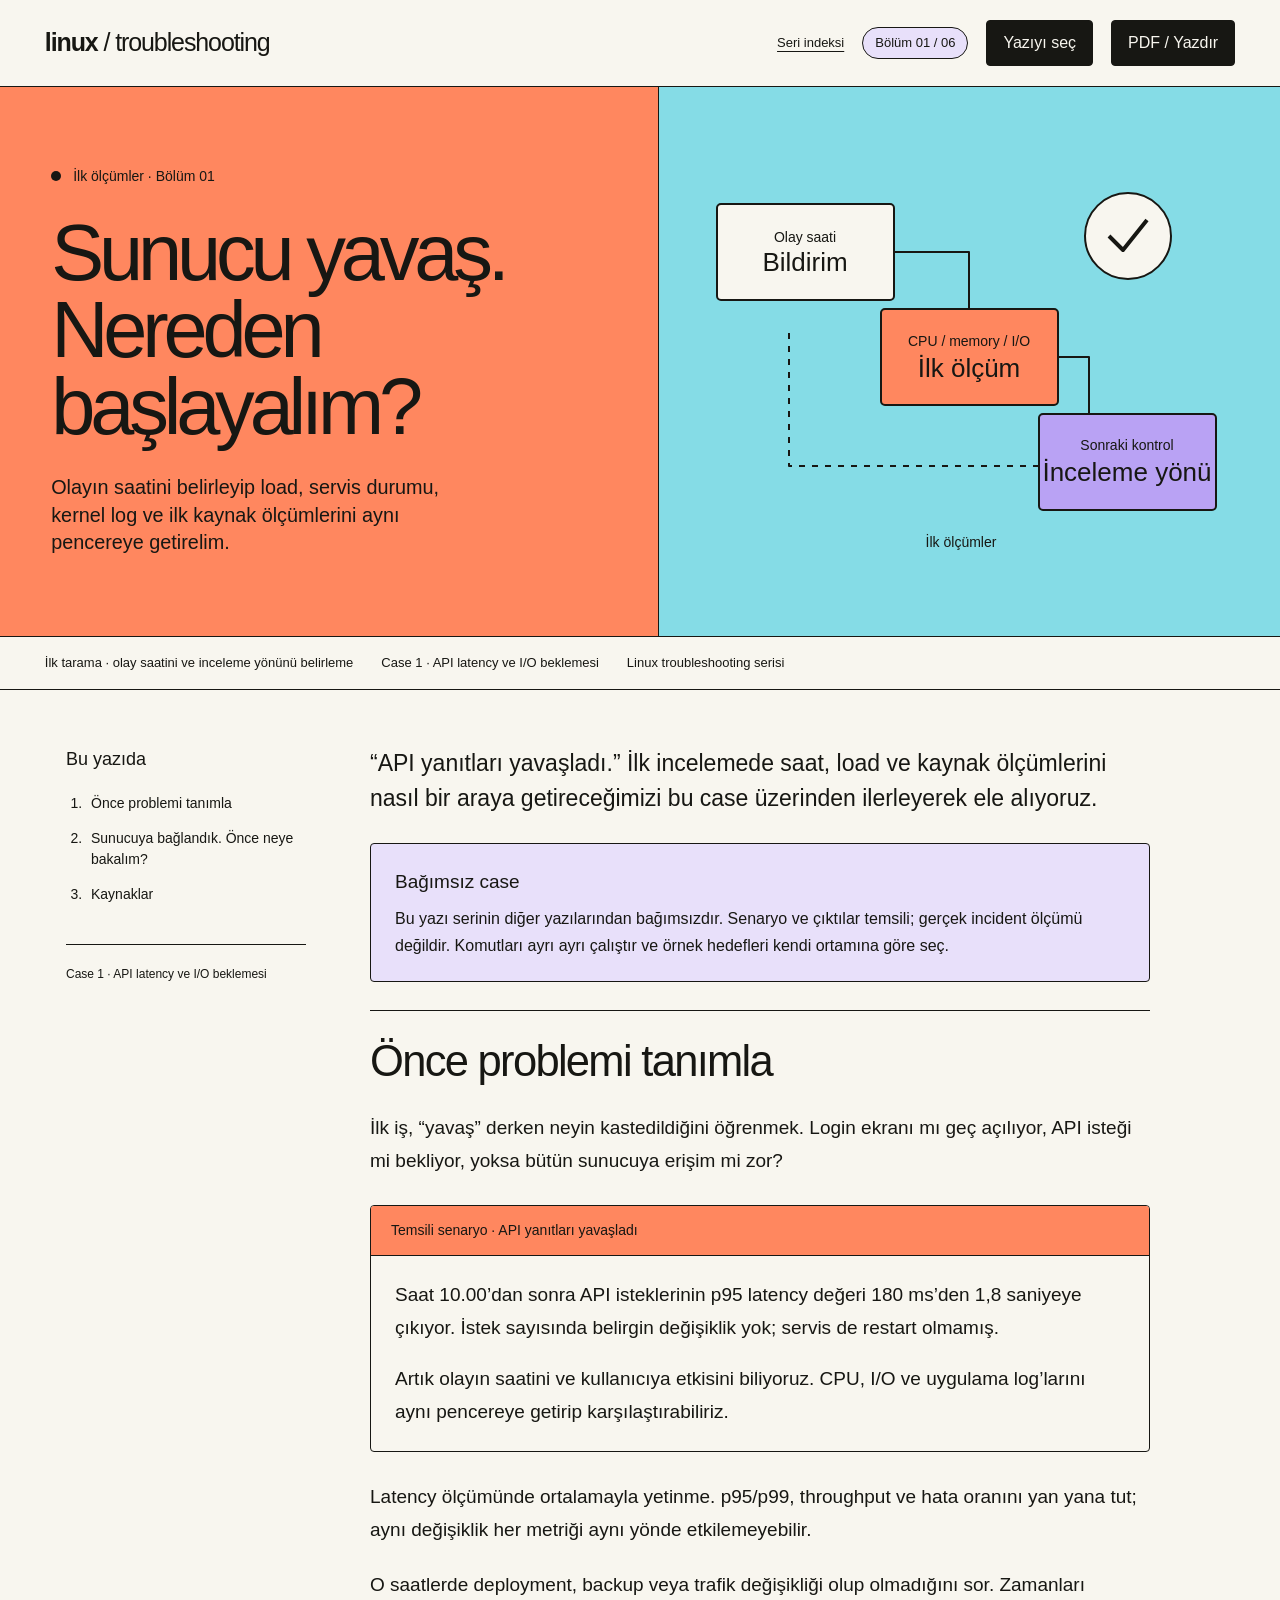
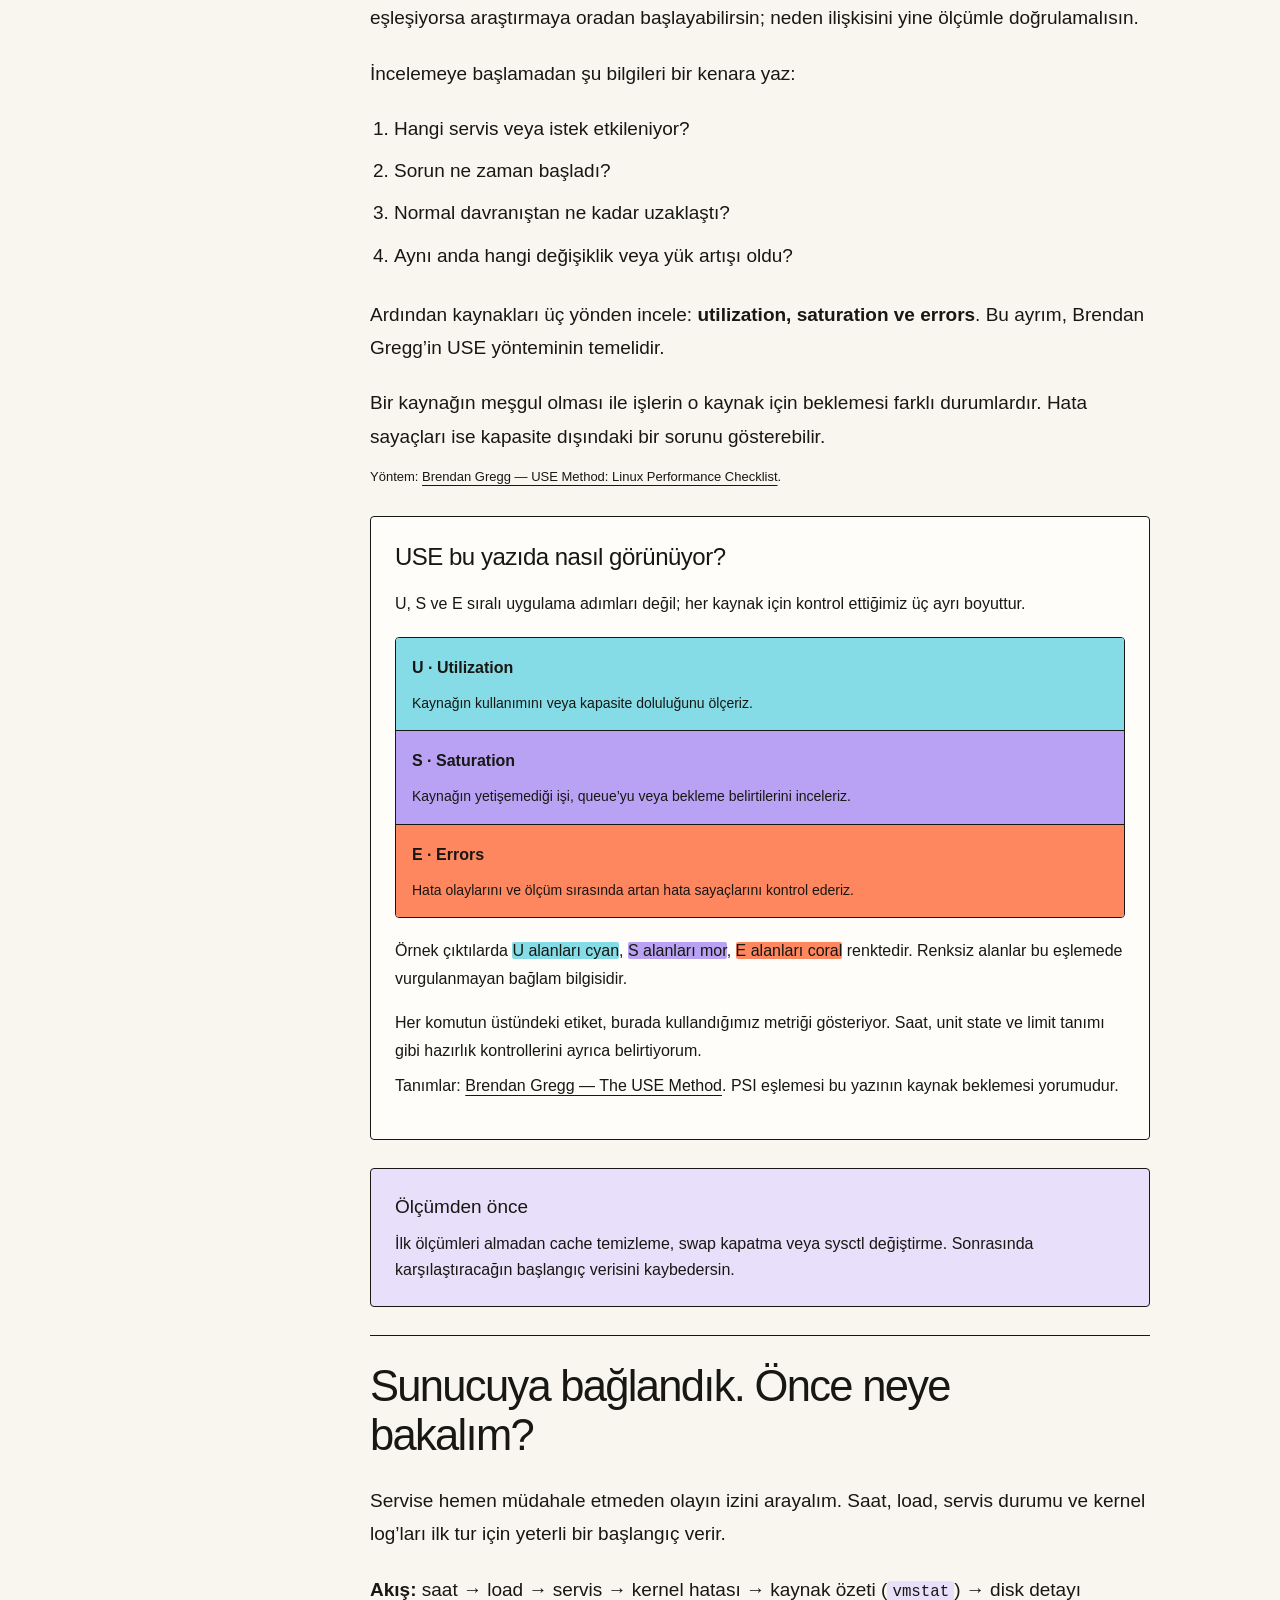
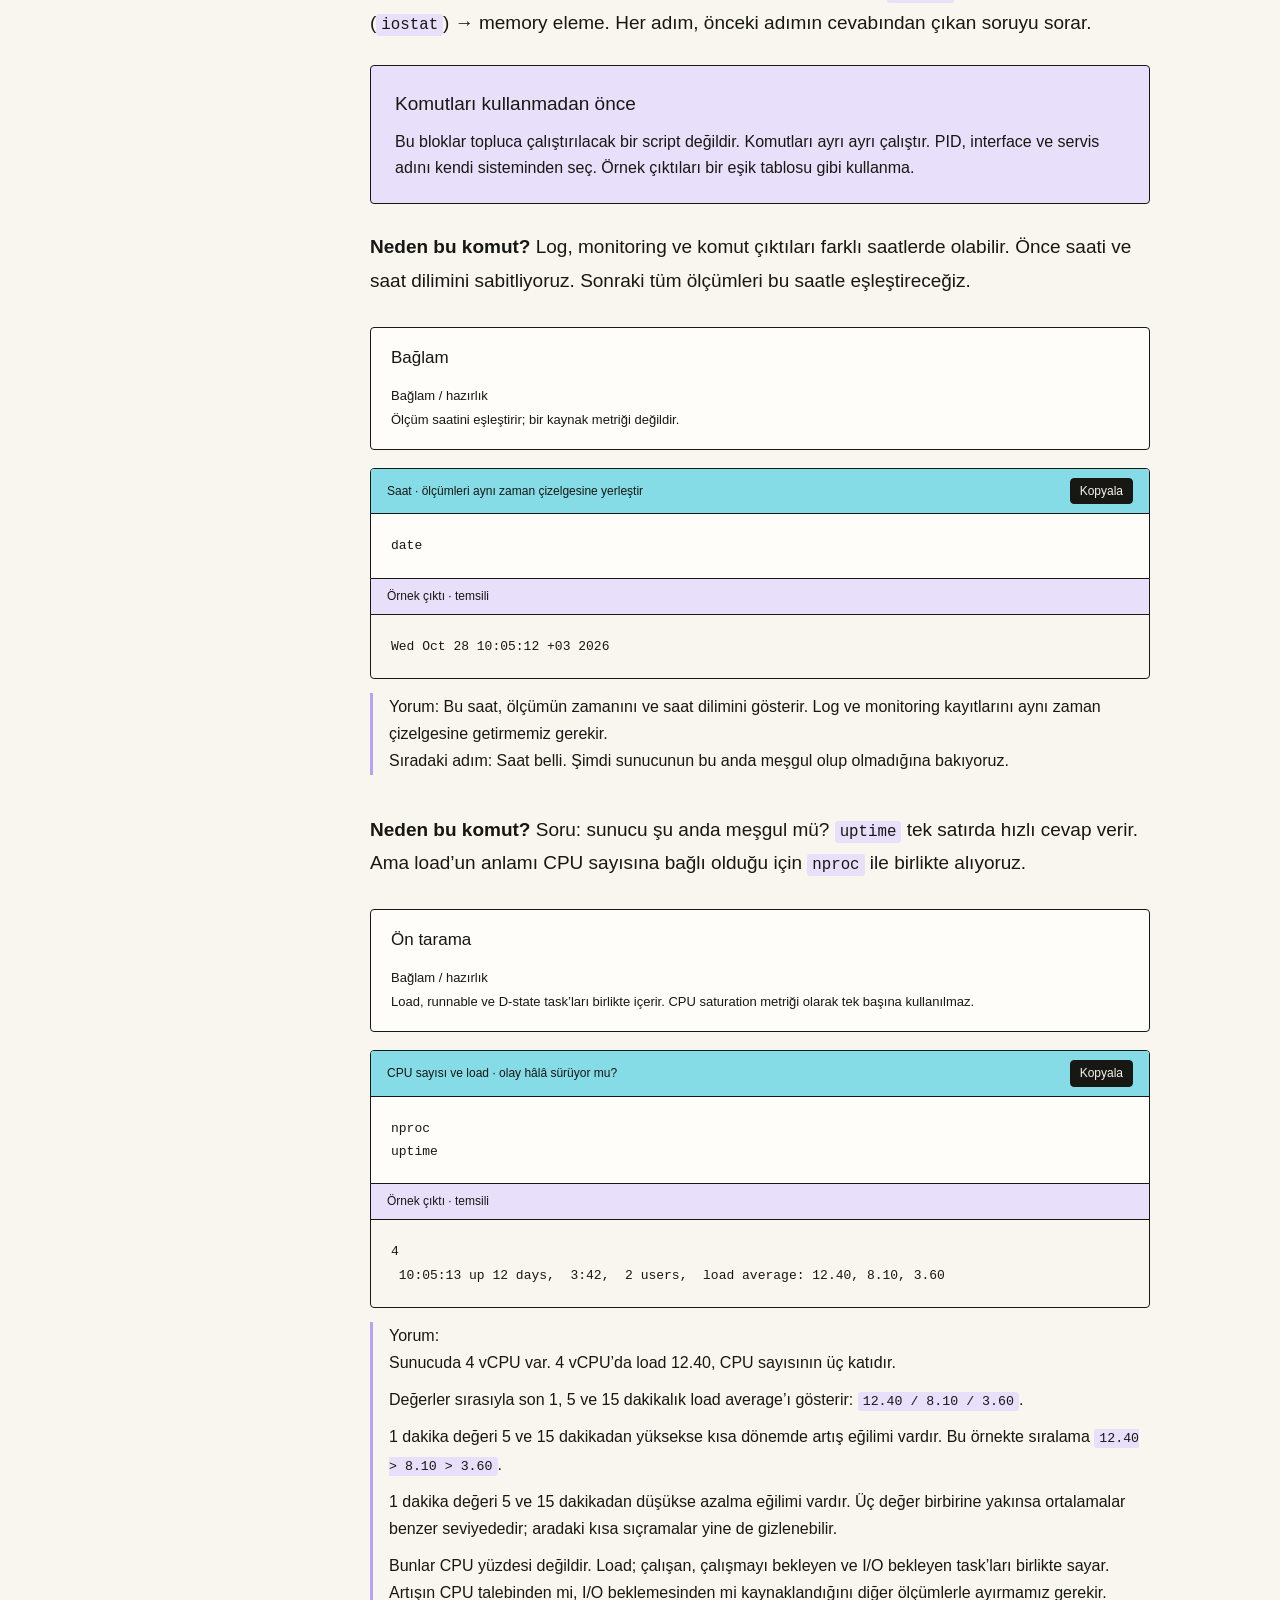
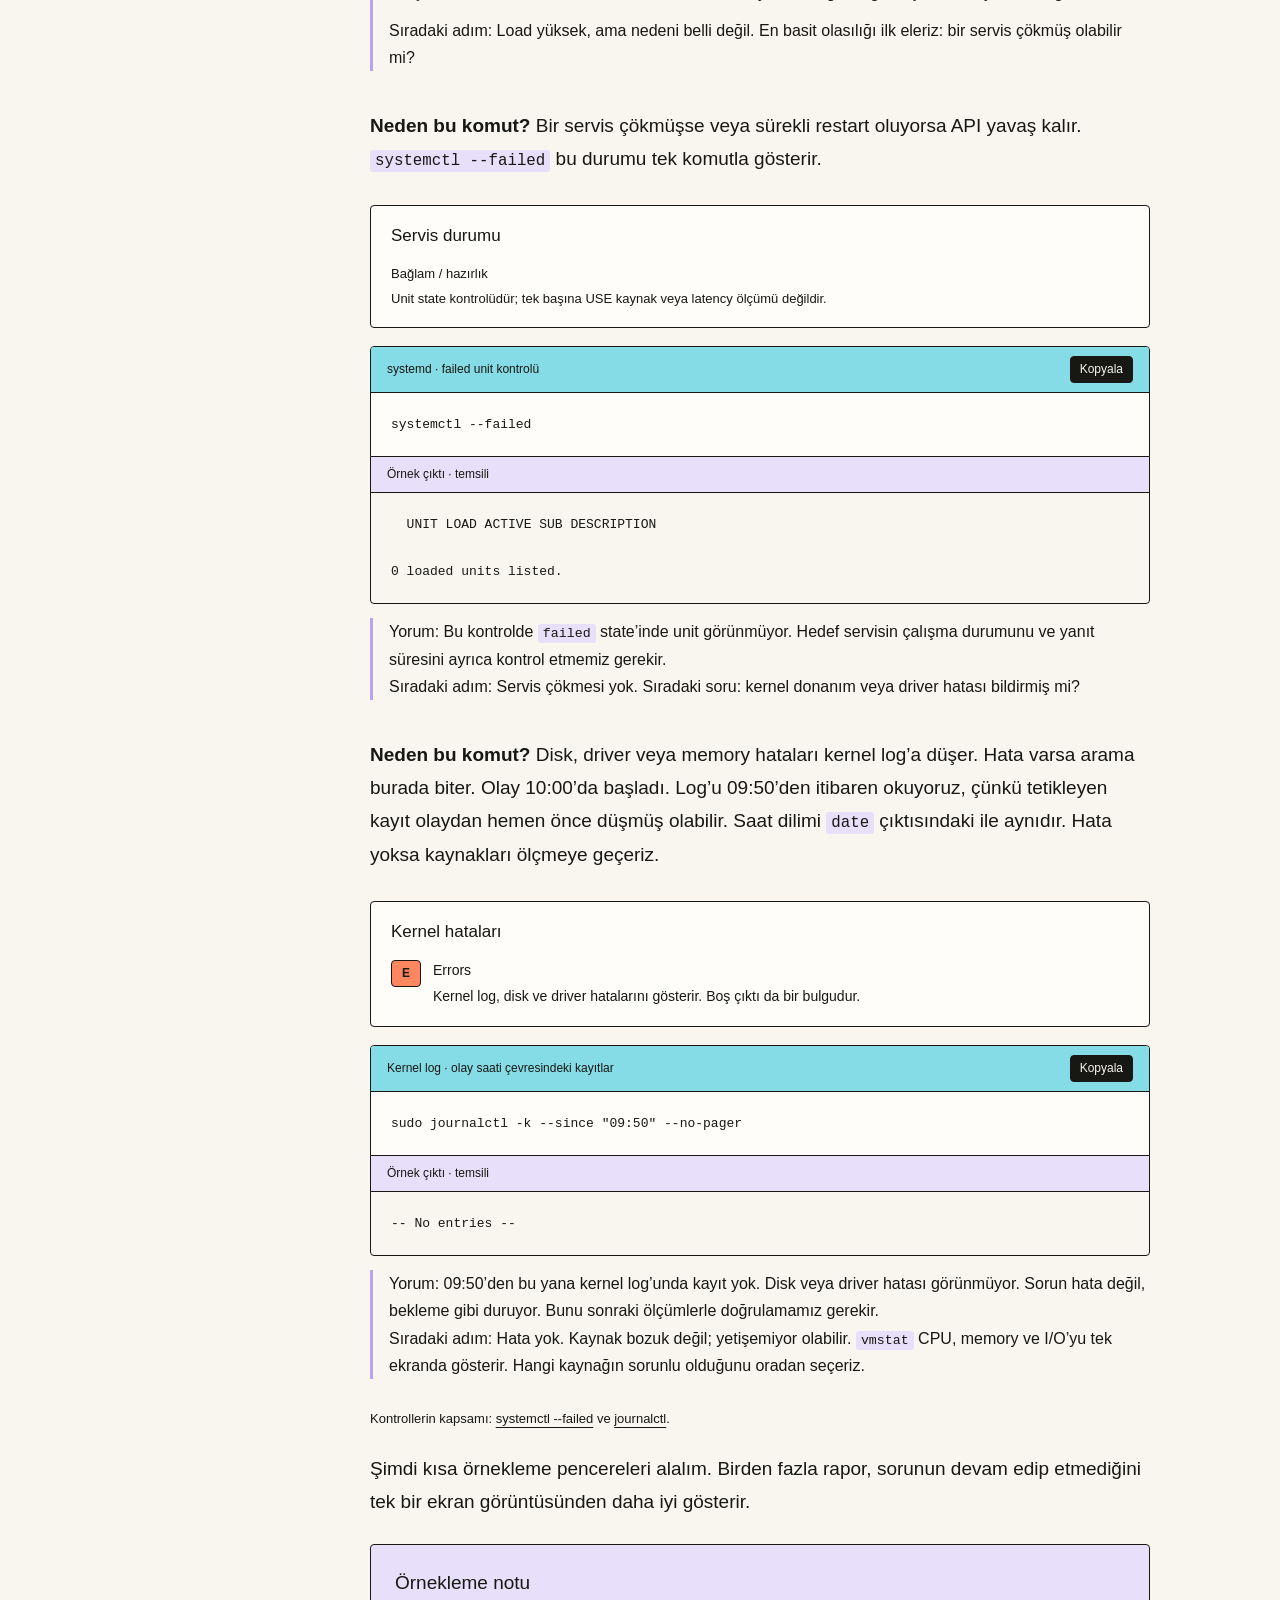
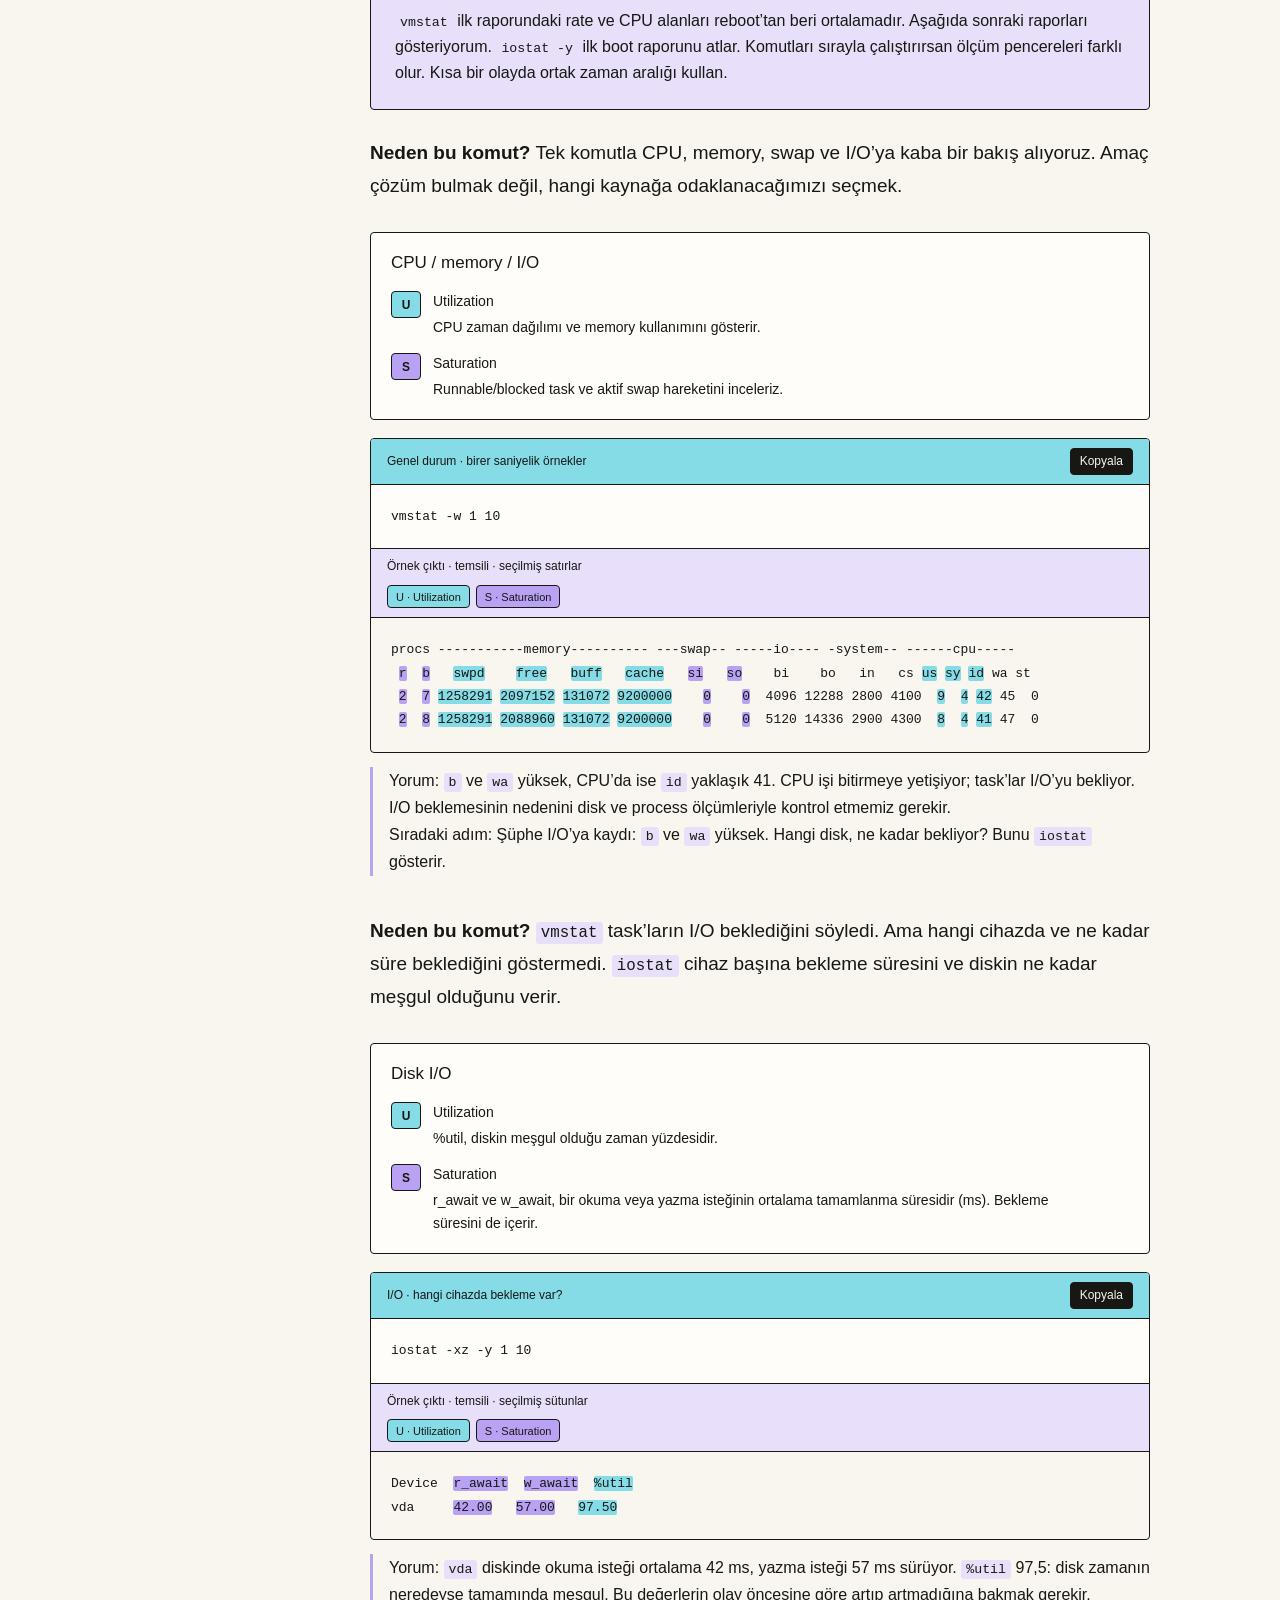
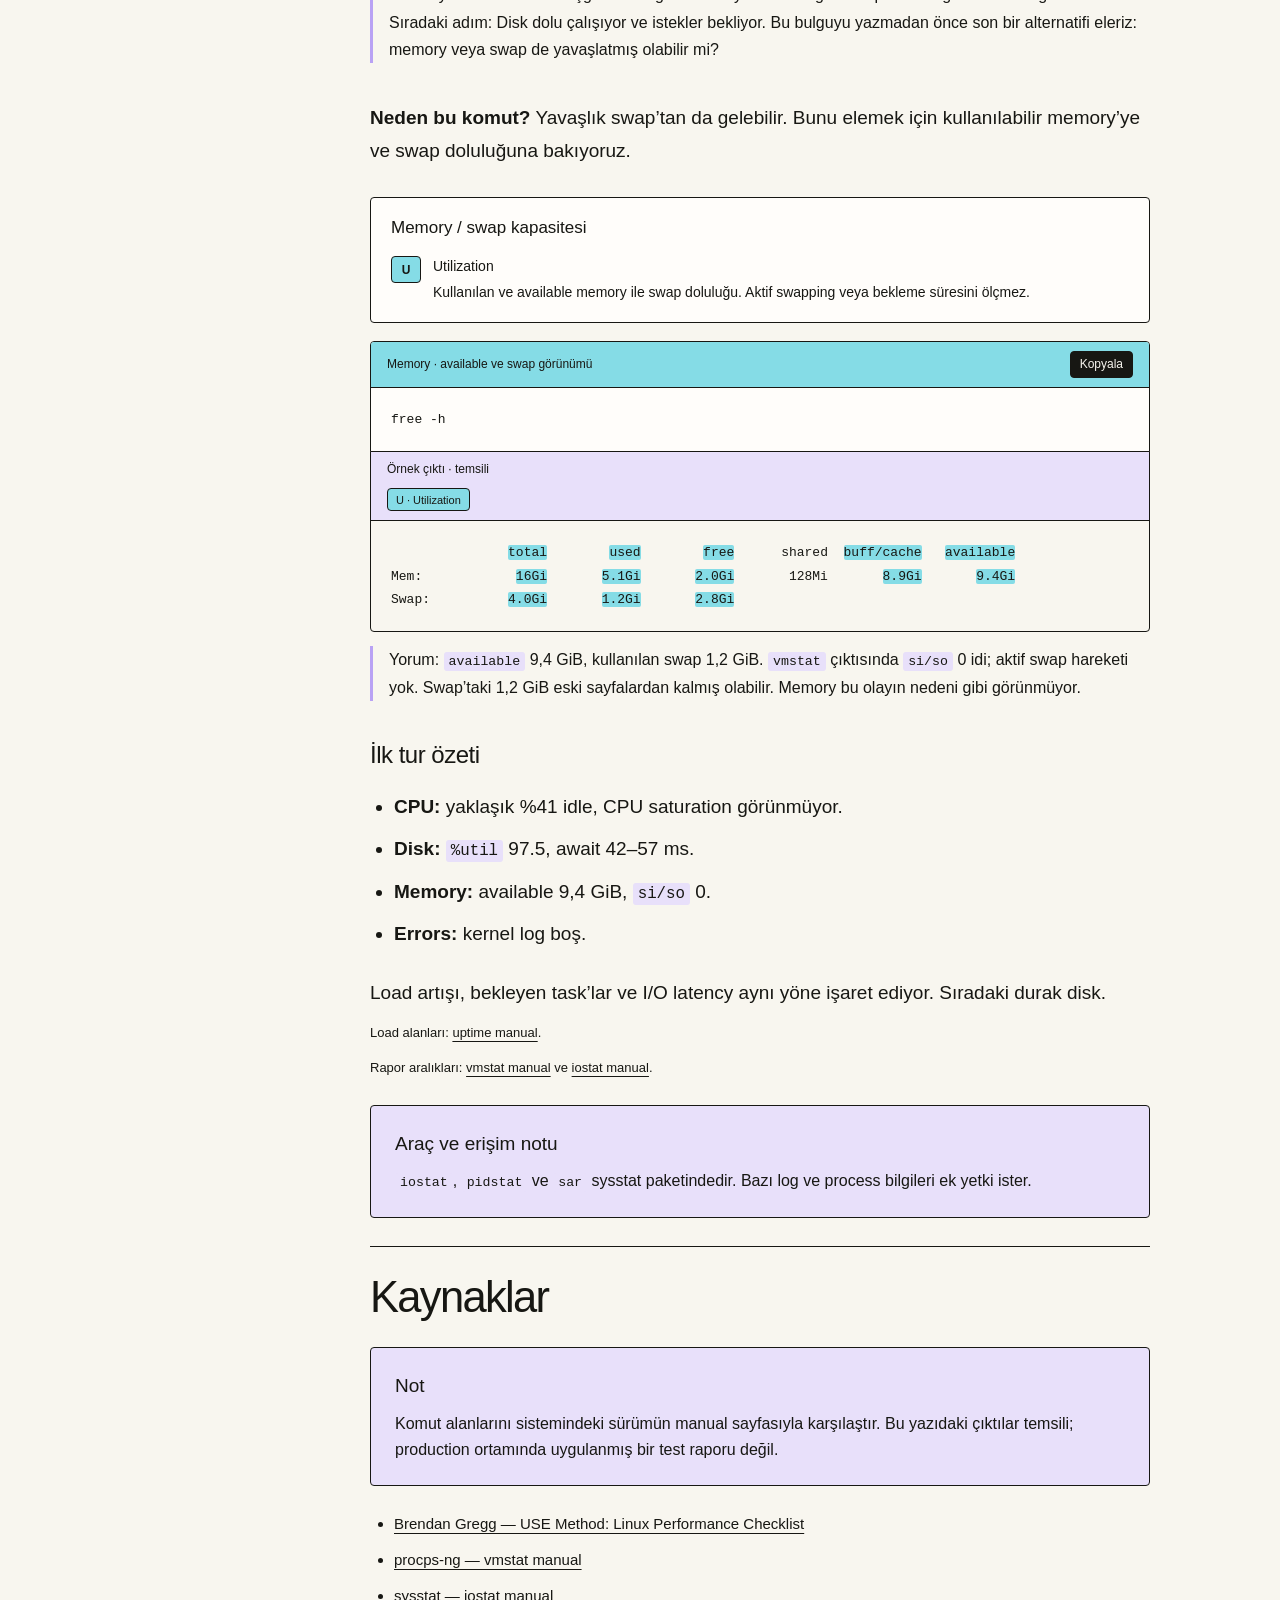
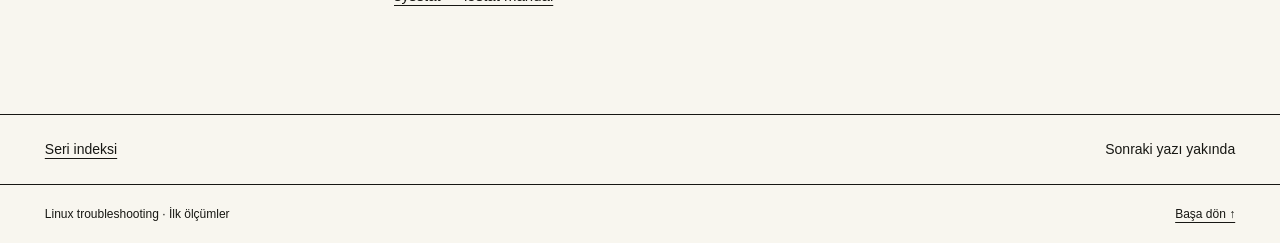
==== 01-ilk-olcumler.html @ 51fdf137 "Simplify iostat example in article 01" ====
<!doctype html>
<html lang="tr">
<head>
<meta charset="utf-8">
<meta name="viewport" content="width=device-width,initial-scale=1">
<meta name="color-scheme" content="light">
<title>İlk ölçümler — Linux Troubleshooting</title>
<meta name="description" content="Sunucu yavaş. Olayın saatini belirleyip load, servis durumu, kernel log ve ilk kaynak ölçümlerini aynı pencereye getiriyoruz.">
<meta property="og:type" content="article">
<meta property="og:locale" content="tr_TR">
<meta property="og:title" content="İlk ölçümler — Linux Troubleshooting">
<meta property="og:description" content="Sunucu yavaş. Olayın saatini belirleyip load, servis durumu, kernel log ve ilk kaynak ölçümlerini aynı pencereye getiriyoruz.">
<meta property="og:url" content="https://guneskursad.github.io/linux-troubleshooting/01-ilk-olcumler.html">
<!-- Author: Kursad Gunes | Date: 2026-10-28 | Version: 2.0.0 -->
<style>
:root{--paper:#f8f6ef;--ink:#171713;--coral:#ff875f;--cyan:#85dce6;--purple:#b9a2f4;--soft:#e8e0fa;--surface:#fffdfa;--line:1.5px solid var(--ink);--sans:Arial,Helvetica,sans-serif;--mono:ui-monospace,SFMono-Regular,Menlo,monospace}
*{box-sizing:border-box}html{scroll-behavior:smooth;scroll-padding-top:24px}body{margin:0;background:var(--paper);color:var(--ink);font:16px/1.5 var(--sans)}h1,h2,h3,p{margin:0}h1,h2,h3{font-weight:400}a{color:inherit;text-underline-offset:4px}button{font:inherit;cursor:pointer;border:var(--line);border-radius:4px;background:var(--ink);color:var(--paper);padding:10px 16px}button:hover{background:var(--coral);color:var(--ink)}:focus-visible{outline:3px solid var(--ink);outline-offset:4px}.skip{position:absolute;left:-9999px}.skip:focus{left:16px;top:16px;padding:10px;background:var(--paper);z-index:5}header{padding:20px 3.5vw;display:flex;align-items:center;justify-content:space-between;gap:20px;border-bottom:var(--line)}.brand{font-size:25px;letter-spacing:-1.1px;font-weight:700}.brand span{font-weight:400}.header-actions{display:flex;align-items:center;gap:12px}.draft{font-size:13px;border:var(--line);border-radius:999px;padding:5px 12px;background:var(--soft)}.hero{display:grid;grid-template-columns:1.06fr 1fr;border-bottom:var(--line);min-height:550px}.hero-copy{background:var(--coral);border-right:var(--line);padding:clamp(28px,4vw,64px);display:flex;flex-direction:column;justify-content:center;align-items:flex-start}.kicker{font-size:14px;display:flex;align-items:center;gap:12px}.kicker:before{content:'';width:10px;height:10px;border-radius:50%;background:var(--ink);flex:none}h1{font-size:clamp(51px,6.2vw,98px);line-height:.97;letter-spacing:-.065em;margin:28px 0}.hero-copy .subtitle{font-size:clamp(17px,1.55vw,22px);line-height:1.4;max-width:39ch}.hero-actions{margin-top:28px;display:flex;gap:20px;align-items:center;flex-wrap:wrap}.primary{background:var(--ink);color:var(--paper);padding:14px 22px;text-decoration:none;border:var(--line);border-radius:4px;font-size:15px}.primary:hover{background:var(--paper);color:var(--ink)}.hero-art{background:var(--cyan);padding:28px;display:flex;align-items:center;justify-content:center;min-width:0}.hero-art svg{width:100%;max-width:560px;height:auto}.strip{border-bottom:var(--line);padding:16px 3.5vw;display:flex;flex-wrap:wrap;gap:12px 28px;font-size:13px}.layout{display:grid;grid-template-columns:240px minmax(0,1fr);gap:64px;max-width:1220px;margin:auto;padding:56px 36px 80px}.contents{align-self:start;position:sticky;top:28px;font-size:14px}.contents strong{font-weight:400;font-size:18px;display:block;margin-bottom:20px}.contents ol{padding-left:20px;margin:0}.contents li{padding:0 0 14px 5px}.contents a{text-decoration:none}.contents a:hover{text-decoration:underline}.contents .reading-note{margin-top:25px;padding-top:20px;border-top:var(--line);font-size:12px;line-height:1.6}.article{min-width:0;max-width:780px;font-size:19px;line-height:1.75}.article>p,.article section>p{margin:0 0 22px}.article .lead{font-size:25px;line-height:1.5;letter-spacing:-.5px;margin-bottom:28px}.article section{padding-top:26px;margin-top:28px;border-top:var(--line)}.article h2{font-size:clamp(30px,3.4vw,45px);line-height:1.12;letter-spacing:-1.7px;margin-bottom:25px;max-width:25ch}.article h3{font-size:24px;line-height:1.3;letter-spacing:-.5px;margin:30px 0 14px}.article ul,.article ol{padding-left:24px;margin:20px 0 26px}.article li+li{margin-top:9px}.article strong{font-weight:700}.article code{font:0.83em/1.5 var(--mono);overflow-wrap:anywhere}.article p code,.article li code{background:var(--soft);padding:2px 5px;border-radius:3px}.code-block{border:var(--line);border-radius:4px;background:var(--surface);margin:24px 0;overflow:hidden}.code-label{display:flex;align-items:center;justify-content:space-between;gap:12px;padding:9px 16px;border-bottom:var(--line);background:var(--cyan);font-size:12px;line-height:1.4}.code-label button{font-size:12px;padding:4px 9px;flex:none}.code-block pre{margin:0;padding:20px;white-space:pre-wrap;overflow-wrap:anywhere;font:13px/1.8 var(--mono)}.code-block pre code{font:inherit}.output .code-label{background:var(--purple)}.callout{padding:22px 24px;border:var(--line);border-radius:4px;background:var(--soft);font-size:16px;line-height:1.65;margin:26px 0}.callout.pink{background:var(--coral)}.callout.purple{background:var(--soft)}.callout p+p{margin-top:10px}.pullquote{font-size:30px;line-height:1.3;letter-spacing:-1px;border-left:5px solid var(--ink);padding:8px 0 8px 24px;margin:32px 0}.citation{font-size:13px;line-height:1.6;margin-top:-8px!important}.scenario{border:var(--line);border-radius:4px;overflow:hidden;margin:28px 0}.scenario-label{background:var(--coral);padding:12px 20px;border-bottom:var(--line);font-size:14px}.scenario-body{padding:22px 24px}.scenario-body p{margin:0 0 18px}.scenario-body p:last-child{margin-bottom:0}.scenario-body ul{margin:16px 0}.formula{font:16px/1.7 var(--mono);padding:18px;border:var(--line);background:var(--surface);border-radius:4px;margin:22px 0;overflow-wrap:anywhere}.sources{font-size:15px;line-height:1.6}.sources li{margin-bottom:12px}.closing{font-size:25px;line-height:1.5;letter-spacing:-.5px}.editor-note{max-width:1220px;margin:0 auto 40px;padding:24px 36px;border-top:var(--line);font-size:13px;line-height:1.7}.editor-note strong{display:block;margin-bottom:8px;font-weight:400;font-size:18px}footer{border-top:var(--line);padding:20px 3.5vw;font-size:12px;display:flex;justify-content:space-between;gap:24px}.copy-status{position:fixed;bottom:24px;left:50%;transform:translateX(-50%);padding:10px 18px;background:var(--soft);border:var(--line);border-radius:4px;font-size:13px;z-index:10}.copy-status:empty{display:none}::selection{background:var(--cyan);color:var(--ink)}
@media(max-width:1000px){.layout{grid-template-columns:190px minmax(0,1fr);gap:36px;padding:40px 28px}.hero{min-height:0}.hero-art{padding:20px}.article{font-size:18px}.hero-copy{padding:36px}.contents{font-size:13px}}
@media(max-width:700px){header{padding:16px 20px;flex-wrap:wrap}.brand{font-size:22px}.header-actions{gap:8px}.header-actions button{font-size:12px;padding:8px 12px}.draft{font-size:12px}.hero{grid-template-columns:1fr}.hero-copy{border-right:0;border-bottom:var(--line);padding:30px 24px}h1{font-size:clamp(51px,9vw,70px);margin:26px 0}.hero-art{padding:24px;min-height:300px}.hero-art svg{max-width:420px}.strip{padding:15px 24px;font-size:12px}.layout{display:block;padding:28px 24px 44px}.contents{position:static;border-bottom:var(--line);padding-bottom:18px;margin-bottom:35px}.contents ol{columns:2;column-gap:28px}.contents li{break-inside:avoid;font-size:12px}.contents strong{margin-bottom:18px}.contents .reading-note{display:none}.article{font-size:18px;line-height:1.75}.article .lead{font-size:23px}.article h2{font-size:34px;letter-spacing:-1.2px}.article h3{font-size:23px}.code-block pre{padding:16px;font-size:12px}.callout{padding:18px;font-size:15px}.scenario-body{padding:18px}.pullquote{font-size:26px;padding-left:18px}.formula{font-size:13px}.editor-note{padding:22px 24px}.closing{font-size:23px}footer{padding:20px 24px;flex-direction:column;gap:8px}}
@media(prefers-reduced-motion:reduce){html{scroll-behavior:auto}}
@media print{header,.contents,.strip,.hero-actions,.editor-note,footer,.code-label button,.copy-status{display:none!important}.hero{display:block;min-height:0;border-bottom:var(--line)}.hero-copy{background:white;border:0;padding:0 0 24px}.hero-art{display:none}h1{font-size:40pt;max-width:20ch}.hero-copy .subtitle{font-size:14pt}.layout{display:block;padding:30px 0}.article{max-width:none;font-size:12pt}.article h2{font-size:24pt}.article h3{font-size:17pt}.code-block,.scenario,.callout{break-inside:avoid}.code-block pre{font-size:9pt}.article a{text-decoration:none}.citation,.sources{font-size:10pt}body{background:white}section{break-inside:auto}.article h2,.article h3{break-after:avoid}}

/* Keep commands, illustrative output and editorial notes visually distinct. */
.command-example{margin:30px 0 38px}.command-example .code-block{margin:0;border-radius:4px 4px 0 0}.command-example .output{margin-top:-1px;border-radius:0 0 4px 4px;background:var(--paper)}.command-example .output .code-label{background:var(--soft)}.command-example .example-read{font-size:16px;line-height:1.7;margin:14px 0 0;padding-left:16px;border-left:3px solid var(--purple)}.example-read strong{font-weight:400}.editorial-note{background:var(--soft)}.editorial-note>strong{display:block;margin-bottom:9px;font-weight:400;font-size:19px}.editorial-note p{margin:0}.output pre{color:var(--ink)}
@media(max-width:700px){.command-example{margin:24px 0 30px}.command-example .example-read{font-size:15px}.output pre{font-size:11px;line-height:1.8}}

/* USE labels describe the metric being read, rather than the command name alone. */
.use-overview{border:var(--line);border-radius:4px;margin:28px 0;padding:24px;background:var(--surface)}.use-overview h3{margin:0 0 18px}.use-overview>p{font-size:16px;margin:16px 0}.use-overview dl{display:grid;grid-template-columns:repeat(3,minmax(0,1fr));gap:0;border:var(--line);border-radius:4px;overflow:hidden}.use-overview dl>div{padding:16px;border-right:var(--line);background:var(--cyan)}.use-overview dl>div:nth-child(2){background:var(--purple)}.use-overview dl>div:last-child{border:0;background:var(--coral)}.use-overview dt{font-size:16px;font-weight:700}.use-overview dd{margin:10px 0 0;font-size:14px;line-height:1.6}.use-mapping{display:flex;align-items:center;flex-wrap:wrap;gap:7px;font-size:13px;margin:0 0 12px;line-height:1.5}.use-mapping p{flex-basis:100%;font-size:13px;line-height:1.6;margin:2px 0 0;max-width:85ch}.use-chip{display:inline-grid;place-items:center;min-width:27px;min-height:27px;padding:3px 8px;border:1px solid var(--ink);border-radius:4px;font:700 12px var(--sans);background:var(--paper)}.use-chip.u{background:var(--cyan)}.use-chip.s{background:var(--purple)}.use-chip.e{background:var(--coral)}.use-chip.context{font-weight:400;background:var(--soft)}.use-resource{font-size:13px;margin-left:4px}.use-section-note{font-size:14px;line-height:1.7;background:var(--soft);border-left:3px solid var(--purple);padding:14px 18px;margin-bottom:24px!important}.use-section-note strong{font-weight:400}
@media(max-width:700px){.use-overview{padding:18px}.use-overview dl{grid-template-columns:1fr}.use-overview dl>div{border-right:0;border-bottom:var(--line)}.use-section-note{font-size:13px;padding:12px 14px}}

/* Stack each USE dimension and share its color with the corresponding output fields. */
.use-mapping{display:block;margin-bottom:18px;padding:18px 20px;border:var(--line);border-radius:4px;background:var(--surface)}.use-resource{font-size:17px;font-weight:400;margin:0 0 16px;line-height:1.4}.use-item{display:grid;grid-template-columns:30px minmax(0,1fr);align-items:start;column-gap:12px;margin:0 0 14px}.use-item:last-child{margin-bottom:0}.use-item>div{min-width:0}.use-item strong{display:block;font-size:14px;font-weight:400;line-height:1.5}.use-item p{font-size:14px;line-height:1.65;margin:4px 0 0}.use-chip{min-width:27px;min-height:27px}.use-context-row strong{display:block;font-size:13px;font-weight:400;margin-bottom:4px}.use-context-row p,.use-mapping .use-footnote{font-size:13px;line-height:1.65;margin:0}.use-mapping .use-footnote{margin-top:14px;padding-top:12px;border-top:1px solid var(--ink)}.output .code-label{align-items:flex-start;flex-direction:column;gap:10px}.output-color-key{display:flex;gap:6px;flex-wrap:wrap}.output-color-key .use-chip{font-size:11px;min-height:23px;font-weight:400}.metric{color:var(--ink);font:inherit;padding:0;border-radius:2px;background:transparent}.metric-u{background:var(--cyan)}.metric-s{background:var(--purple)}.metric-e{background:var(--coral)}.use-overview dl{grid-template-columns:1fr}.use-overview dl>div{border-right:0;border-bottom:var(--line)}.use-overview dl>div:last-child{border-bottom:0}
@media(max-width:700px){.use-mapping{padding:16px}.use-item{column-gap:10px}.use-item p{font-size:13px}.output-color-key .use-chip{font-size:10px}}
@media print{.metric{-webkit-print-color-adjust:exact;print-color-adjust:exact}.use-mapping{break-inside:avoid}}

/* Show independent cases explicitly, and keep the load explanation on separate lines. */
.case-heading{padding:16px 20px;margin:0 0 24px;border:var(--line);border-radius:4px;background:var(--soft)}.case-heading strong{display:block;font-size:16px;font-weight:400;line-height:1.5}.case-heading p{font-size:14px;line-height:1.65;margin:6px 0 0}.load-reading{display:block;margin-top:10px}.load-reading:first-of-type{margin-top:0}

.series-top{display:flex;gap:18px;align-items:center;flex-wrap:wrap}.series-top a{font-size:13px}.series-position{font-size:12px}.series-bottom{display:flex;justify-content:space-between;gap:18px;flex-wrap:wrap;padding:24px 3.5vw;border-top:var(--line);font-size:14px}.series-cards{display:grid;grid-template-columns:repeat(2,minmax(0,1fr));gap:22px;max-width:1220px;margin:auto;padding:40px 36px}.series-card{display:flex;flex-direction:column;border:var(--line);border-radius:4px;padding:26px;background:var(--surface);text-decoration:none;min-width:0}.series-card:hover{background:var(--soft)}.series-card .number{font:14px var(--mono);margin-bottom:24px}.series-card h2{font-size:32px;line-height:1.15;letter-spacing:-1px;margin:0 0 15px}.series-card p{font-size:16px;line-height:1.65;max-width:48ch}.series-card .case-name{margin-top:24px;padding-top:14px;border-top:1px solid var(--ink);font-size:13px}.post-intro{font-size:23px;line-height:1.55;margin-bottom:28px}.series-overview{max-width:1220px;margin:auto;padding:30px 36px;font-size:18px;line-height:1.7}.series-card:nth-child(3n+1) .number{color:var(--ink);background:var(--coral);align-self:start;padding:4px 10px;border:var(--line);border-radius:4px}.series-card:nth-child(3n+2) .number{background:var(--cyan);align-self:start;padding:4px 10px;border:var(--line);border-radius:4px}.series-card:nth-child(3n) .number{background:var(--purple);align-self:start;padding:4px 10px;border:var(--line);border-radius:4px}
@media(max-width:700px){.series-cards{grid-template-columns:1fr;padding:24px}.series-card h2{font-size:29px}.series-top{gap:10px}.series-overview{padding:24px}.series-bottom{padding:24px}.post-intro{font-size:21px}}
@media print{.series-top,.series-bottom{display:none!important}}
</style>
</head>
<body><header><div class="brand">linux<span> / troubleshooting</span></div><div class="series-top"><a href="index.html">Seri indeksi</a><span class="draft">Bölüm 01 / 06</span><button id="select-article" type="button">Yazıyı seç</button><button id="print" type="button">PDF / Yazdır</button></div></header><div class="hero"><div class="hero-copy"><p class="kicker">İlk ölçümler · Bölüm 01</p><h1>Sunucu yavaş.<br>Nereden başlayalım?</h1><p class="subtitle">Olayın saatini belirleyip load, servis durumu, kernel log ve ilk kaynak ölçümlerini aynı pencereye getirelim.</p></div><div class="hero-art"><svg viewBox="0 0 560 440" role="img" aria-labelledby="cover-title cover-desc"><title id="cover-title">İlk ölçümler</title><desc id="cover-desc">Akış: Bildirim, İlk ölçüm, İnceleme yönü.</desc><g stroke="#171713" stroke-width="2" stroke-linejoin="round"><path d="M165 110H280V215H400V320" fill="none"/><rect x="28" y="62" width="177" height="96" rx="4" fill="#f8f6ef"/><rect x="192" y="167" width="177" height="96" rx="4" fill="#ff875f"/><rect x="350" y="272" width="177" height="96" rx="4" fill="#b9a2f4"/><path d="M350 324H100V190" fill="none" stroke-dasharray="6 7"/><circle cx="439" cy="94" r="43" fill="#f8f6ef"/><path d="M420 94L434 108L458 78" fill="none" stroke-width="4"/></g><g fill="#171713" font-family="Arial,Helvetica,sans-serif" text-anchor="middle"><text x="116" y="100" font-size="14">Olay saati</text><text x="116" y="129" font-size="26">Bildirim</text><text x="280" y="204" font-size="14">CPU / memory / I/O</text><text x="280" y="235" font-size="26">İlk ölçüm</text><text x="438" y="308" font-size="14">Sonraki kontrol</text><text x="438" y="339" font-size="26">İnceleme yönü</text><text x="272" y="405" font-size="14">İlk ölçümler</text></g></svg></div></div><div class="strip"><span>İlk tarama · olay saatini ve inceleme yönünü belirleme</span><span>Case 1 · API latency ve I/O beklemesi</span><span>Linux troubleshooting serisi</span></div><main class="layout"><nav class="contents" aria-label="İçindekiler"><strong>Bu yazıda</strong><ol><li><a href="#problem">Önce problemi tanımla</a></li><li><a href="#ilk-bakis">Sunucuya bağlandık. Önce neye bakalım?</a></li><li><a href="#kaynaklar">Kaynaklar</a></li></ol><p class="reading-note">Case 1 · API latency ve I/O beklemesi</p></nav><article class="article" id="yazi" aria-label="İlk ölçümler"><p class="post-intro">“API yanıtları yavaşladı.” İlk incelemede saat, load ve kaynak ölçümlerini nasıl bir araya getireceğimizi bu case üzerinden ilerleyerek ele alıyoruz.</p><aside class="callout editorial-note" role="note"><strong>Bağımsız case</strong><p>Bu yazı serinin diğer yazılarından bağımsızdır. Senaryo ve çıktılar temsili; gerçek incident ölçümü değildir. Komutları ayrı ayrı çalıştır ve örnek hedefleri kendi ortamına göre seç.</p></aside><section id="problem"><h2>Önce problemi tanımla</h2>
<p>İlk iş, “yavaş” derken neyin kastedildiğini öğrenmek. Login ekranı mı geç açılıyor, API isteği mi bekliyor, yoksa bütün sunucuya erişim mi zor?</p>
<div class="scenario"><div class="scenario-label">Temsili senaryo · API yanıtları yavaşladı</div><div class="scenario-body"><p>Saat 10.00’dan sonra API isteklerinin p95 latency değeri 180 ms’den 1,8 saniyeye çıkıyor. İstek sayısında belirgin değişiklik yok; servis de restart olmamış.</p><p>Artık olayın saatini ve kullanıcıya etkisini biliyoruz. CPU, I/O ve uygulama log’larını aynı pencereye getirip karşılaştırabiliriz.</p></div></div><p>Latency ölçümünde ortalamayla yetinme. p95/p99, throughput ve hata oranını yan yana tut; aynı değişiklik her metriği aynı yönde etkilemeyebilir.</p>
<p>O saatlerde deployment, backup veya trafik değişikliği olup olmadığını sor. Zamanları eşleşiyorsa araştırmaya oradan başlayabilirsin; neden ilişkisini yine ölçümle doğrulamalısın.</p>
<p>İncelemeye başlamadan şu bilgileri bir kenara yaz:</p>
<ol><li>Hangi servis veya istek etkileniyor?</li><li>Sorun ne zaman başladı?</li><li>Normal davranıştan ne kadar uzaklaştı?</li><li>Aynı anda hangi değişiklik veya yük artışı oldu?</li></ol>
<p>Ardından kaynakları üç yönden incele: <strong>utilization, saturation ve errors</strong>. Bu ayrım, Brendan Gregg’in USE yönteminin temelidir.</p>
<p>Bir kaynağın meşgul olması ile işlerin o kaynak için beklemesi farklı durumlardır. Hata sayaçları ise kapasite dışındaki bir sorunu gösterebilir.</p>
<p class="citation">Yöntem: <a href="https://www.brendangregg.com/USEmethod/use-linux.html">Brendan Gregg — USE Method: Linux Performance Checklist</a>.</p><div class="use-overview" id="use-esleme"><h3>USE bu yazıda nasıl görünüyor?</h3><p>U, S ve E sıralı uygulama adımları değil; her kaynak için kontrol ettiğimiz üç ayrı boyuttur.</p><dl><div><dt>U · Utilization</dt><dd>Kaynağın kullanımını veya kapasite doluluğunu ölçeriz.</dd></div><div><dt>S · Saturation</dt><dd>Kaynağın yetişemediği işi, queue’yu veya bekleme belirtilerini inceleriz.</dd></div><div><dt>E · Errors</dt><dd>Hata olaylarını ve ölçüm sırasında artan hata sayaçlarını kontrol ederiz.</dd></div></dl><p class="use-color-note">Örnek çıktılarda <mark class="metric metric-u">U alanları cyan</mark>, <mark class="metric metric-s">S alanları mor</mark>, <mark class="metric metric-e">E alanları coral</mark> renktedir. Renksiz alanlar bu eşlemede vurgulanmayan bağlam bilgisidir.</p><p>Her komutun üstündeki etiket, burada kullandığımız metriği gösteriyor. Saat, unit state ve limit tanımı gibi hazırlık kontrollerini ayrıca belirtiyorum.</p><p class="citation">Tanımlar: <a href="https://www.brendangregg.com/usemethod.html">Brendan Gregg — The USE Method</a>. PSI eşlemesi bu yazının kaynak beklemesi yorumudur.</p></div>
<aside class="callout editorial-note" role="note"><strong>Ölçümden önce</strong><p>İlk ölçümleri almadan cache temizleme, swap kapatma veya sysctl değiştirme. Sonrasında karşılaştıracağın başlangıç verisini kaybedersin.</p></aside>
</section><section id="ilk-bakis"><h2>Sunucuya bağlandık. Önce neye bakalım?</h2><p>Servise hemen müdahale etmeden olayın izini arayalım. Saat, load, servis durumu ve kernel log’ları ilk tur için yeterli bir başlangıç verir.</p><p><strong>Akış:</strong> saat → load → servis → kernel hatası → kaynak özeti (<code>vmstat</code>) → disk detayı (<code>iostat</code>) → memory eleme. Her adım, önceki adımın cevabından çıkan soruyu sorar.</p><aside class="callout editorial-note" role="note"><strong>Komutları kullanmadan önce</strong><p>Bu bloklar topluca çalıştırılacak bir script değildir. Komutları ayrı ayrı çalıştır. PID, interface ve servis adını kendi sisteminden seç. Örnek çıktıları bir eşik tablosu gibi kullanma.</p></aside><p><strong>Neden bu komut?</strong> Log, monitoring ve komut çıktıları farklı saatlerde olabilir. Önce saati ve saat dilimini sabitliyoruz. Sonraki tüm ölçümleri bu saatle eşleştireceğiz.</p><div class="command-example" data-use="context"><div class="use-mapping"><div class="use-resource">Bağlam</div><div class="use-context-row"><strong>Bağlam / hazırlık</strong><p>Ölçüm saatini eşleştirir; bir kaynak metriği değildir.</p></div></div><div class="code-block" data-kind="command"><div class="code-label"><span>Saat · ölçümleri aynı zaman çizelgesine yerleştir</span><button type="button" data-copy>Kopyala</button></div><pre><code>date</code></pre></div><div class="code-block output" data-kind="example-output"><div class="code-label"><span>Örnek çıktı · temsili</span></div><pre><code>Wed Oct 28 10:05:12 +03 2026</code></pre></div><p class="example-read"><strong>Yorum:</strong> Bu saat, ölçümün zamanını ve saat dilimini gösterir. Log ve monitoring kayıtlarını aynı zaman çizelgesine getirmemiz gerekir.<span class="load-reading"><strong>Sıradaki adım:</strong> Saat belli. Şimdi sunucunun bu anda meşgul olup olmadığına bakıyoruz.</span></p></div><p><strong>Neden bu komut?</strong> Soru: sunucu şu anda meşgul mü? <code>uptime</code> tek satırda hızlı cevap verir. Ama load’un anlamı CPU sayısına bağlı olduğu için <code>nproc</code> ile birlikte alıyoruz.</p><div class="command-example" data-use="context"><div class="use-mapping"><div class="use-resource">Ön tarama</div><div class="use-context-row"><strong>Bağlam / hazırlık</strong><p>Load, runnable ve D-state task’ları birlikte içerir. CPU saturation metriği olarak tek başına kullanılmaz.</p></div></div><div class="code-block" data-kind="command"><div class="code-label"><span>CPU sayısı ve load · olay hâlâ sürüyor mu?</span><button type="button" data-copy>Kopyala</button></div><pre><code>nproc
uptime</code></pre></div><div class="code-block output" data-kind="example-output"><div class="code-label"><span>Örnek çıktı · temsili</span></div><pre><code>4
 10:05:13 up 12 days,  3:42,  2 users,  load average: 12.40, 8.10, 3.60</code></pre></div><p class="example-read"><strong>Yorum:</strong> <span class="load-reading">Sunucuda <strong>4 vCPU</strong> var. 4 vCPU’da load 12.40, CPU sayısının üç katıdır.</span><span class="load-reading">Değerler sırasıyla son <strong>1, 5 ve 15 dakikalık</strong> load average’ı gösterir: <code>12.40 / 8.10 / 3.60</code>.</span><span class="load-reading">1 dakika değeri 5 ve 15 dakikadan yüksekse kısa dönemde artış eğilimi vardır. Bu örnekte sıralama <code>12.40 &gt; 8.10 &gt; 3.60</code>.</span><span class="load-reading">1 dakika değeri 5 ve 15 dakikadan düşükse azalma eğilimi vardır. Üç değer birbirine yakınsa ortalamalar benzer seviyededir; aradaki kısa sıçramalar yine de gizlenebilir.</span><span class="load-reading">Bunlar CPU yüzdesi değildir. Load; çalışan, çalışmayı bekleyen ve I/O bekleyen task’ları birlikte sayar. Artışın CPU talebinden mi, I/O beklemesinden mi kaynaklandığını diğer ölçümlerle ayırmamız gerekir.</span><span class="load-reading"><strong>Sıradaki adım:</strong> Load yüksek, ama nedeni belli değil. En basit olasılığı ilk eleriz: bir servis çökmüş olabilir mi?</span></p></div><p><strong>Neden bu komut?</strong> Bir servis çökmüşse veya sürekli restart oluyorsa API yavaş kalır. <code>systemctl --failed</code> bu durumu tek komutla gösterir.</p><div class="command-example" data-use="context"><div class="use-mapping"><div class="use-resource">Servis durumu</div><div class="use-context-row"><strong>Bağlam / hazırlık</strong><p>Unit state kontrolüdür; tek başına USE kaynak veya latency ölçümü değildir.</p></div></div><div class="code-block" data-kind="command"><div class="code-label"><span>systemd · failed unit kontrolü</span><button type="button" data-copy>Kopyala</button></div><pre><code>systemctl --failed</code></pre></div><div class="code-block output" data-kind="example-output"><div class="code-label"><span>Örnek çıktı · temsili</span></div><pre><code>  UNIT LOAD ACTIVE SUB DESCRIPTION

0 loaded units listed.</code></pre></div><p class="example-read"><strong>Yorum:</strong> Bu kontrolde <code>failed</code> state’inde unit görünmüyor. Hedef servisin çalışma durumunu ve yanıt süresini ayrıca kontrol etmemiz gerekir.<span class="load-reading"><strong>Sıradaki adım:</strong> Servis çökmesi yok. Sıradaki soru: kernel donanım veya driver hatası bildirmiş mi?</span></p></div><p><strong>Neden bu komut?</strong> Disk, driver veya memory hataları kernel log’a düşer. Hata varsa arama burada biter. Olay 10:00’da başladı. Log’u 09:50’den itibaren okuyoruz, çünkü tetikleyen kayıt olaydan hemen önce düşmüş olabilir. Saat dilimi <code>date</code> çıktısındaki ile aynıdır. Hata yoksa kaynakları ölçmeye geçeriz.</p><div class="command-example" data-use="E"><div class="use-mapping"><div class="use-resource">Kernel hataları</div><div class="use-item"><span class="use-chip e">E</span><div><strong>Errors</strong><p>Kernel log, disk ve driver hatalarını gösterir. Boş çıktı da bir bulgudur.</p></div></div></div><div class="code-block" data-kind="command"><div class="code-label"><span>Kernel log · olay saati çevresindeki kayıtlar</span><button type="button" data-copy>Kopyala</button></div><pre><code>sudo journalctl -k --since &quot;09:50&quot; --no-pager</code></pre></div><div class="code-block output" data-kind="example-output"><div class="code-label"><span>Örnek çıktı · temsili</span></div><pre><code>-- No entries --</code></pre></div><p class="example-read"><strong>Yorum:</strong> 09:50’den bu yana kernel log’unda kayıt yok. Disk veya driver hatası görünmüyor. Sorun hata değil, bekleme gibi duruyor. Bunu sonraki ölçümlerle doğrulamamız gerekir.<span class="load-reading"><strong>Sıradaki adım:</strong> Hata yok. Kaynak bozuk değil; yetişemiyor olabilir. <code>vmstat</code> CPU, memory ve I/O’yu tek ekranda gösterir. Hangi kaynağın sorunlu olduğunu oradan seçeriz.</span></p></div><p class="citation">Kontrollerin kapsamı: <a href="https://www.freedesktop.org/software/systemd/man/latest/systemctl.html#--failed">systemctl --failed</a> ve <a href="https://man7.org/linux/man-pages/man1/journalctl.1.html">journalctl</a>.</p><p>Şimdi kısa örnekleme pencereleri alalım. Birden fazla rapor, sorunun devam edip etmediğini tek bir ekran görüntüsünden daha iyi gösterir.</p><aside class="callout editorial-note" role="note"><strong>Örnekleme notu</strong><p><code>vmstat</code> ilk raporundaki rate ve CPU alanları reboot’tan beri ortalamadır. Aşağıda sonraki raporları gösteriyorum. <code>iostat -y</code> ilk boot raporunu atlar. Komutları sırayla çalıştırırsan ölçüm pencereleri farklı olur. Kısa bir olayda ortak zaman aralığı kullan.</p></aside><p><strong>Neden bu komut?</strong> Tek komutla CPU, memory, swap ve I/O’ya kaba bir bakış alıyoruz. Amaç çözüm bulmak değil, hangi kaynağa odaklanacağımızı seçmek.</p><div class="command-example" data-use="U S"><div class="use-mapping"><div class="use-resource">CPU / memory / I/O</div><div class="use-item"><span class="use-chip u">U</span><div><strong>Utilization</strong><p>CPU zaman dağılımı ve memory kullanımını gösterir.</p></div></div><div class="use-item"><span class="use-chip s">S</span><div><strong>Saturation</strong><p>Runnable/blocked task ve aktif swap hareketini inceleriz.</p></div></div></div><div class="code-block" data-kind="command"><div class="code-label"><span>Genel durum · birer saniyelik örnekler</span><button type="button" data-copy>Kopyala</button></div><pre><code>vmstat -w 1 10</code></pre></div><div class="code-block output" data-kind="example-output"><div class="code-label"><span>Örnek çıktı · temsili · seçilmiş satırlar</span><span class="output-color-key" aria-label="Çıktıdaki USE renkleri"><span class="use-chip u" title="Utilization">U · Utilization</span><span class="use-chip s" title="Saturation">S · Saturation</span></span></div><pre><code>procs -----------memory---------- ---swap-- -----io---- -system-- ------cpu-----
 <mark class="metric metric-s" data-use="S" title="S · Saturation">r</mark>  <mark class="metric metric-s" data-use="S" title="S · Saturation">b</mark>   <mark class="metric metric-u" data-use="U" title="U · Utilization">swpd</mark>    <mark class="metric metric-u" data-use="U" title="U · Utilization">free</mark>   <mark class="metric metric-u" data-use="U" title="U · Utilization">buff</mark>   <mark class="metric metric-u" data-use="U" title="U · Utilization">cache</mark>   <mark class="metric metric-s" data-use="S" title="S · Saturation">si</mark>   <mark class="metric metric-s" data-use="S" title="S · Saturation">so</mark>    bi    bo   in   cs <mark class="metric metric-u" data-use="U" title="U · Utilization">us</mark> <mark class="metric metric-u" data-use="U" title="U · Utilization">sy</mark> <mark class="metric metric-u" data-use="U" title="U · Utilization">id</mark> wa st
 <mark class="metric metric-s" data-use="S" title="S · Saturation">2</mark>  <mark class="metric metric-s" data-use="S" title="S · Saturation">7</mark> <mark class="metric metric-u" data-use="U" title="U · Utilization">1258291</mark> <mark class="metric metric-u" data-use="U" title="U · Utilization">2097152</mark> <mark class="metric metric-u" data-use="U" title="U · Utilization">131072</mark> <mark class="metric metric-u" data-use="U" title="U · Utilization">9200000</mark>    <mark class="metric metric-s" data-use="S" title="S · Saturation">0</mark>    <mark class="metric metric-s" data-use="S" title="S · Saturation">0</mark>  4096 12288 2800 4100  <mark class="metric metric-u" data-use="U" title="U · Utilization">9</mark>  <mark class="metric metric-u" data-use="U" title="U · Utilization">4</mark> <mark class="metric metric-u" data-use="U" title="U · Utilization">42</mark> 45  0
 <mark class="metric metric-s" data-use="S" title="S · Saturation">2</mark>  <mark class="metric metric-s" data-use="S" title="S · Saturation">8</mark> <mark class="metric metric-u" data-use="U" title="U · Utilization">1258291</mark> <mark class="metric metric-u" data-use="U" title="U · Utilization">2088960</mark> <mark class="metric metric-u" data-use="U" title="U · Utilization">131072</mark> <mark class="metric metric-u" data-use="U" title="U · Utilization">9200000</mark>    <mark class="metric metric-s" data-use="S" title="S · Saturation">0</mark>    <mark class="metric metric-s" data-use="S" title="S · Saturation">0</mark>  5120 14336 2900 4300  <mark class="metric metric-u" data-use="U" title="U · Utilization">8</mark>  <mark class="metric metric-u" data-use="U" title="U · Utilization">4</mark> <mark class="metric metric-u" data-use="U" title="U · Utilization">41</mark> 47  0</code></pre></div><p class="example-read"><strong>Yorum:</strong> <code>b</code> ve <code>wa</code> yüksek, CPU’da ise <code>id</code> yaklaşık 41. CPU işi bitirmeye yetişiyor; task’lar I/O’yu bekliyor. I/O beklemesinin nedenini disk ve process ölçümleriyle kontrol etmemiz gerekir.<span class="load-reading"><strong>Sıradaki adım:</strong> Şüphe I/O’ya kaydı: <code>b</code> ve <code>wa</code> yüksek. Hangi disk, ne kadar bekliyor? Bunu <code>iostat</code> gösterir.</span></p></div><p><strong>Neden bu komut?</strong> <code>vmstat</code> task’ların I/O beklediğini söyledi. Ama hangi cihazda ve ne kadar süre beklediğini göstermedi. <code>iostat</code> cihaz başına bekleme süresini ve diskin ne kadar meşgul olduğunu verir.</p><div class="command-example" data-use="U S"><div class="use-mapping"><div class="use-resource">Disk I/O</div><div class="use-item"><span class="use-chip u">U</span><div><strong>Utilization</strong><p>%util, diskin meşgul olduğu zaman yüzdesidir.</p></div></div><div class="use-item"><span class="use-chip s">S</span><div><strong>Saturation</strong><p>r_await ve w_await, bir okuma veya yazma isteğinin ortalama tamamlanma süresidir (ms). Bekleme süresini de içerir.</p></div></div></div><div class="code-block" data-kind="command"><div class="code-label"><span>I/O · hangi cihazda bekleme var?</span><button type="button" data-copy>Kopyala</button></div><pre><code>iostat -xz -y 1 10</code></pre></div><div class="code-block output" data-kind="example-output"><div class="code-label"><span>Örnek çıktı · temsili · seçilmiş sütunlar</span><span class="output-color-key" aria-label="Çıktıdaki USE renkleri"><span class="use-chip u" title="Utilization">U · Utilization</span><span class="use-chip s" title="Saturation">S · Saturation</span></span></div><pre><code>Device  <mark class="metric metric-s" data-use="S" title="S · Saturation">r_await</mark>  <mark class="metric metric-s" data-use="S" title="S · Saturation">w_await</mark>  <mark class="metric metric-u" data-use="U" title="U · Utilization">%util</mark>
vda     <mark class="metric metric-s" data-use="S" title="S · Saturation">42.00</mark>   <mark class="metric metric-s" data-use="S" title="S · Saturation">57.00</mark>   <mark class="metric metric-u" data-use="U" title="U · Utilization">97.50</mark></code></pre></div><p class="example-read"><strong>Yorum:</strong> <code>vda</code> diskinde okuma isteği ortalama 42 ms, yazma isteği 57 ms sürüyor. <code>%util</code> 97,5: disk zamanın neredeyse tamamında meşgul. Bu değerlerin olay öncesine göre artıp artmadığına bakmak gerekir.<span class="load-reading"><strong>Sıradaki adım:</strong> Disk dolu çalışıyor ve istekler bekliyor. Bu bulguyu yazmadan önce son bir alternatifi eleriz: memory veya swap de yavaşlatmış olabilir mi?</span></p></div><p><strong>Neden bu komut?</strong> Yavaşlık swap’tan da gelebilir. Bunu elemek için kullanılabilir memory’ye ve swap doluluğuna bakıyoruz.</p><div class="command-example" data-use="U"><div class="use-mapping"><div class="use-resource">Memory / swap kapasitesi</div><div class="use-item"><span class="use-chip u">U</span><div><strong>Utilization</strong><p>Kullanılan ve available memory ile swap doluluğu. Aktif swapping veya bekleme süresini ölçmez.</p></div></div></div><div class="code-block" data-kind="command"><div class="code-label"><span>Memory · available ve swap görünümü</span><button type="button" data-copy>Kopyala</button></div><pre><code>free -h</code></pre></div><div class="code-block output" data-kind="example-output"><div class="code-label"><span>Örnek çıktı · temsili</span><span class="output-color-key" aria-label="Çıktıdaki USE renkleri"><span class="use-chip u" title="Utilization">U · Utilization</span></span></div><pre><code>               <mark class="metric metric-u" data-use="U" title="U · Utilization">total</mark>        <mark class="metric metric-u" data-use="U" title="U · Utilization">used</mark>        <mark class="metric metric-u" data-use="U" title="U · Utilization">free</mark>      shared  <mark class="metric metric-u" data-use="U" title="U · Utilization">buff/cache</mark>   <mark class="metric metric-u" data-use="U" title="U · Utilization">available</mark>
Mem:            <mark class="metric metric-u" data-use="U" title="U · Utilization">16Gi</mark>       <mark class="metric metric-u" data-use="U" title="U · Utilization">5.1Gi</mark>       <mark class="metric metric-u" data-use="U" title="U · Utilization">2.0Gi</mark>       128Mi       <mark class="metric metric-u" data-use="U" title="U · Utilization">8.9Gi</mark>       <mark class="metric metric-u" data-use="U" title="U · Utilization">9.4Gi</mark>
Swap:          <mark class="metric metric-u" data-use="U" title="U · Utilization">4.0Gi</mark>       <mark class="metric metric-u" data-use="U" title="U · Utilization">1.2Gi</mark>       <mark class="metric metric-u" data-use="U" title="U · Utilization">2.8Gi</mark></code></pre></div><p class="example-read"><strong>Yorum:</strong> <code>available</code> 9,4 GiB, kullanılan swap 1,2 GiB. <code>vmstat</code> çıktısında <code>si/so</code> 0 idi; aktif swap hareketi yok. Swap’taki 1,2 GiB eski sayfalardan kalmış olabilir. Memory bu olayın nedeni gibi görünmüyor.</p></div><h3>İlk tur özeti</h3><ul><li><strong>CPU:</strong> yaklaşık %41 idle, CPU saturation görünmüyor.</li><li><strong>Disk:</strong> <code>%util</code> 97.5, await 42–57 ms.</li><li><strong>Memory:</strong> available 9,4 GiB, <code>si/so</code> 0.</li><li><strong>Errors:</strong> kernel log boş.</li></ul><p>Load artışı, bekleyen task’lar ve I/O latency aynı yöne işaret ediyor. Sıradaki durak disk.</p><p class="citation">Load alanları: <a href="https://man7.org/linux/man-pages/man1/uptime.1.html">uptime manual</a>.</p><p class="citation">Rapor aralıkları: <a href="https://man7.org/linux/man-pages/man8/vmstat.8.html">vmstat manual</a> ve <a href="https://man7.org/linux/man-pages/man1/iostat.1.html">iostat manual</a>.</p><aside class="callout editorial-note" role="note"><strong>Araç ve erişim notu</strong><p><code>iostat</code>, <code>pidstat</code> ve <code>sar</code> sysstat paketindedir. Bazı log ve process bilgileri ek yetki ister.</p></aside></section><section class="sources" id="kaynaklar"><h2>Kaynaklar</h2><aside class="callout editorial-note" role="note"><strong>Not</strong><p>Komut alanlarını sistemindeki sürümün manual sayfasıyla karşılaştır. Bu yazıdaki çıktılar temsili; production ortamında uygulanmış bir test raporu değil.</p></aside><ul>
<li><a href="https://www.brendangregg.com/USEmethod/use-linux.html">Brendan Gregg — USE Method: Linux Performance Checklist</a></li>
<li><a href="https://man7.org/linux/man-pages/man8/vmstat.8.html">procps-ng — vmstat manual</a></li>
<li><a href="https://man7.org/linux/man-pages/man1/iostat.1.html">sysstat — iostat manual</a></li>

</ul></section></article></main><nav class="series-bottom" aria-label="Seri gezinmesi"><a href="index.html">Seri indeksi</a><span>Sonraki yazı yakında</span></nav><footer><span>Linux troubleshooting · İlk ölçümler</span><a href="#">Başa dön ↑</a></footer><div class="copy-status" role="status" id="status"></div><script>
// Author: Kursad Gunes
// Date: 2026-10-28
// Version: 2.0.0
let statusTimer;
function notify(text) {
  clearTimeout(statusTimer);
  document.getElementById('status').textContent = text;
  statusTimer = setTimeout(() => { document.getElementById('status').textContent = ''; }, 3000);
}
document.getElementById('print').addEventListener('click', () => window.print());
document.getElementById('select-article')?.addEventListener('click', () => {
  const range = document.createRange();
  range.selectNodeContents(document.getElementById('yazi'));
  const selection = window.getSelection();
  selection.removeAllRanges();
  selection.addRange(range);
  notify('Makale seçildi. Kopyalamak için Command+C kullan.');
});
document.querySelectorAll('[data-copy]').forEach(button => button.addEventListener('click', async () => {
  const code = button.closest('.code-block').querySelector('pre').textContent;
  try { await navigator.clipboard.writeText(code); notify('Komut kopyalandı.'); }
  catch { notify('Clipboard erişimi yok. Komutu seçip kopyala.'); }
}));
</script></body></html>
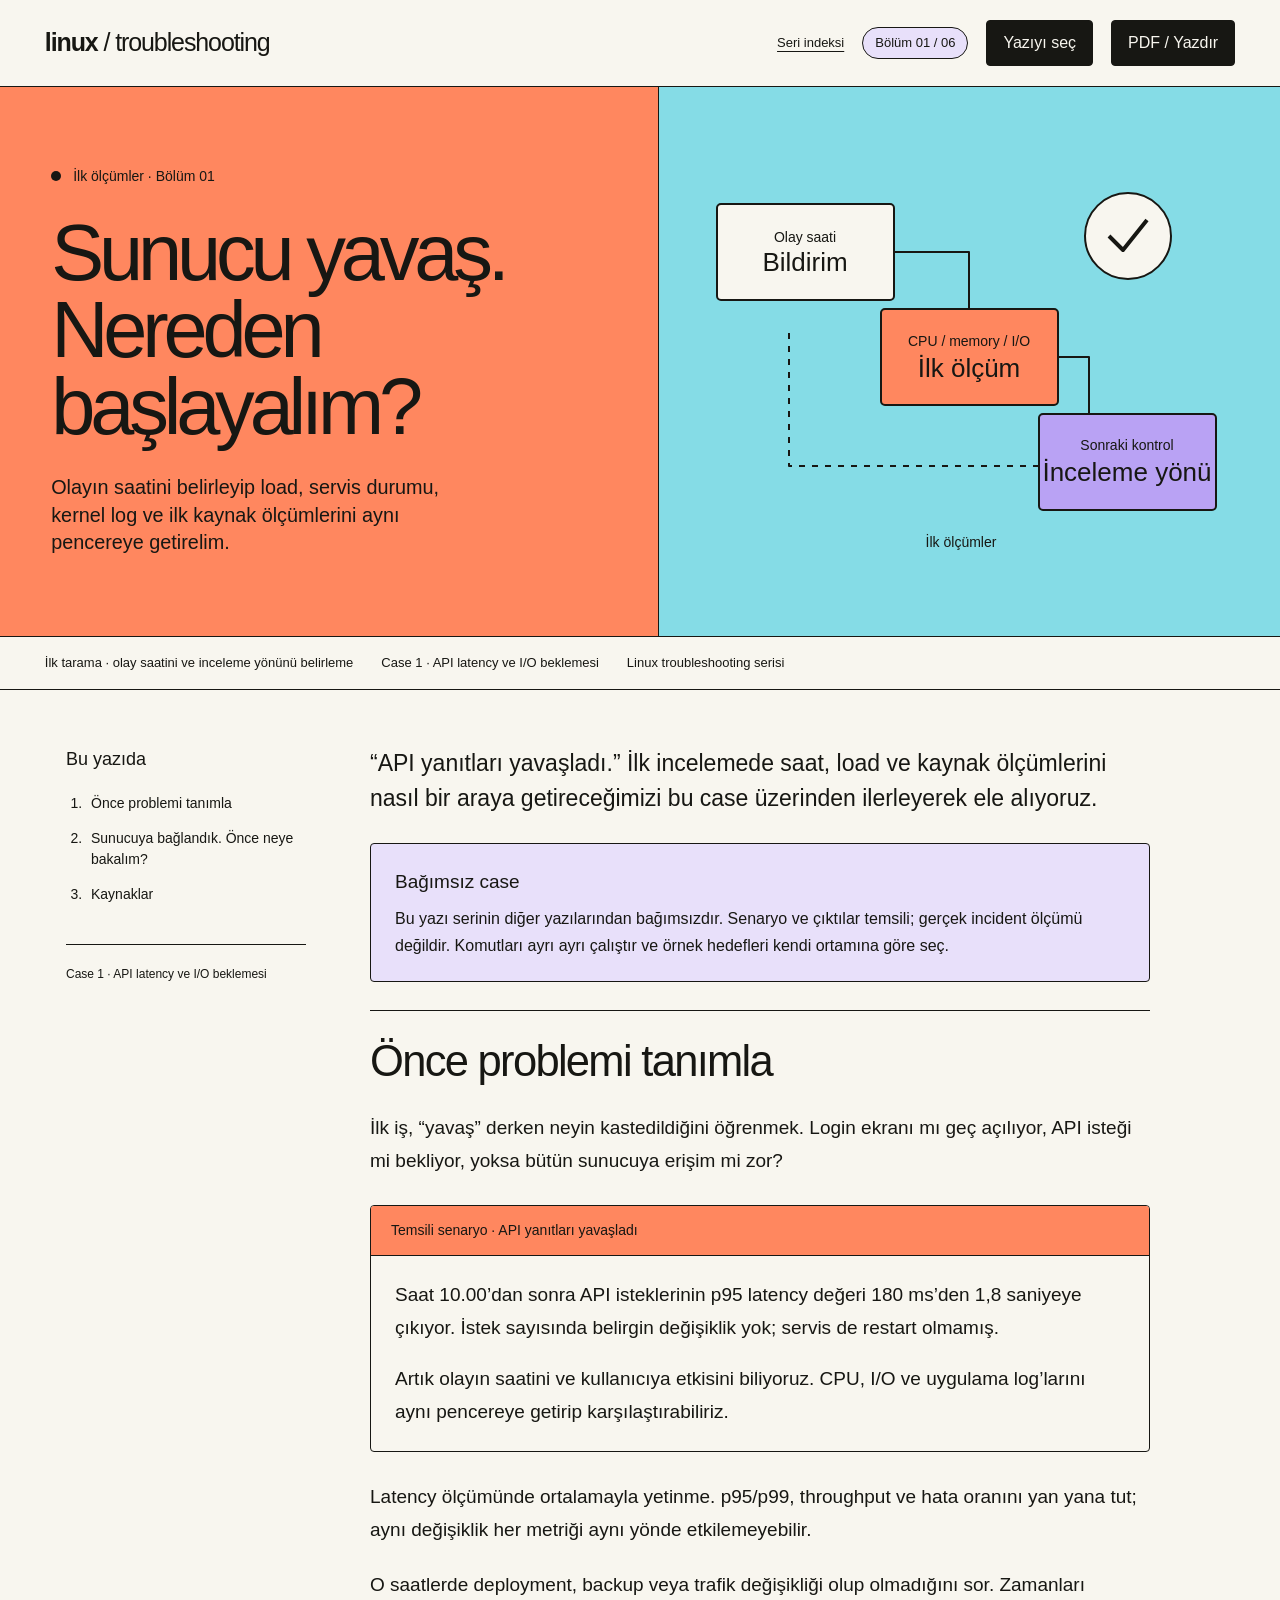
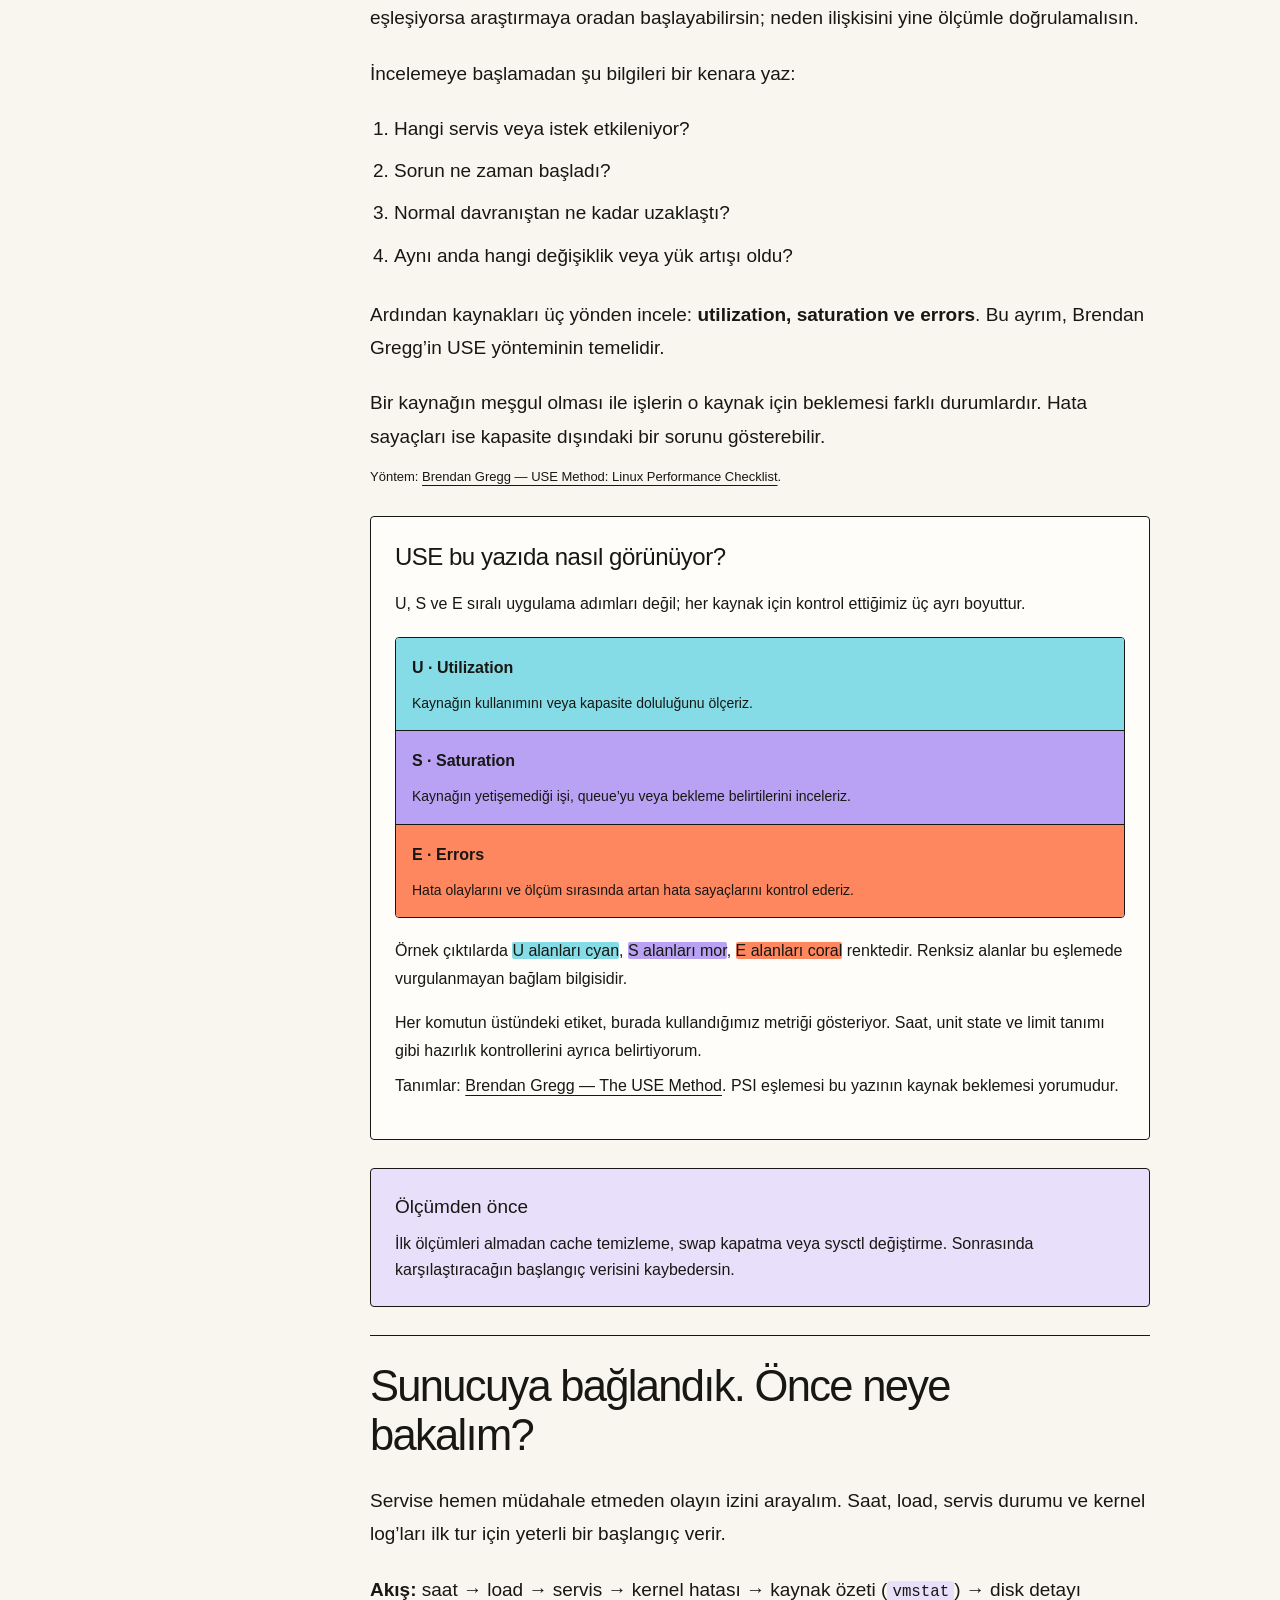
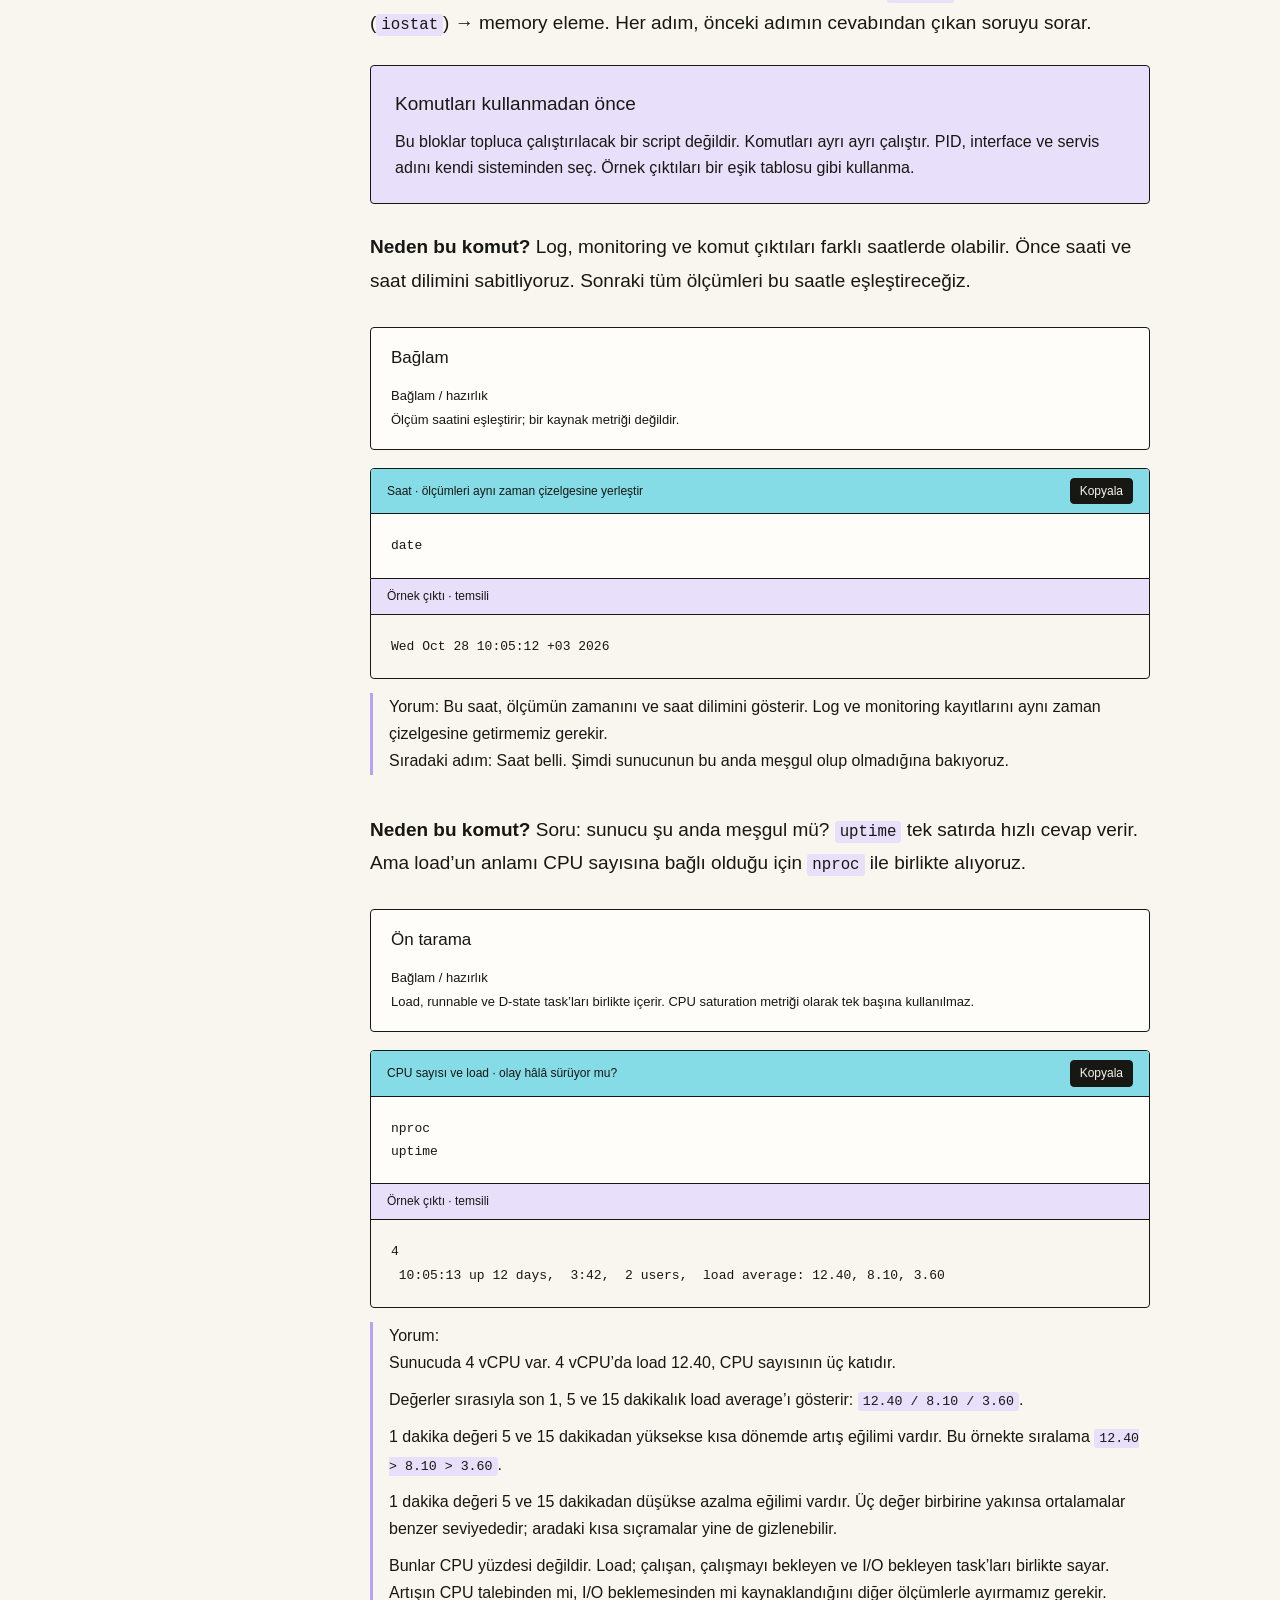
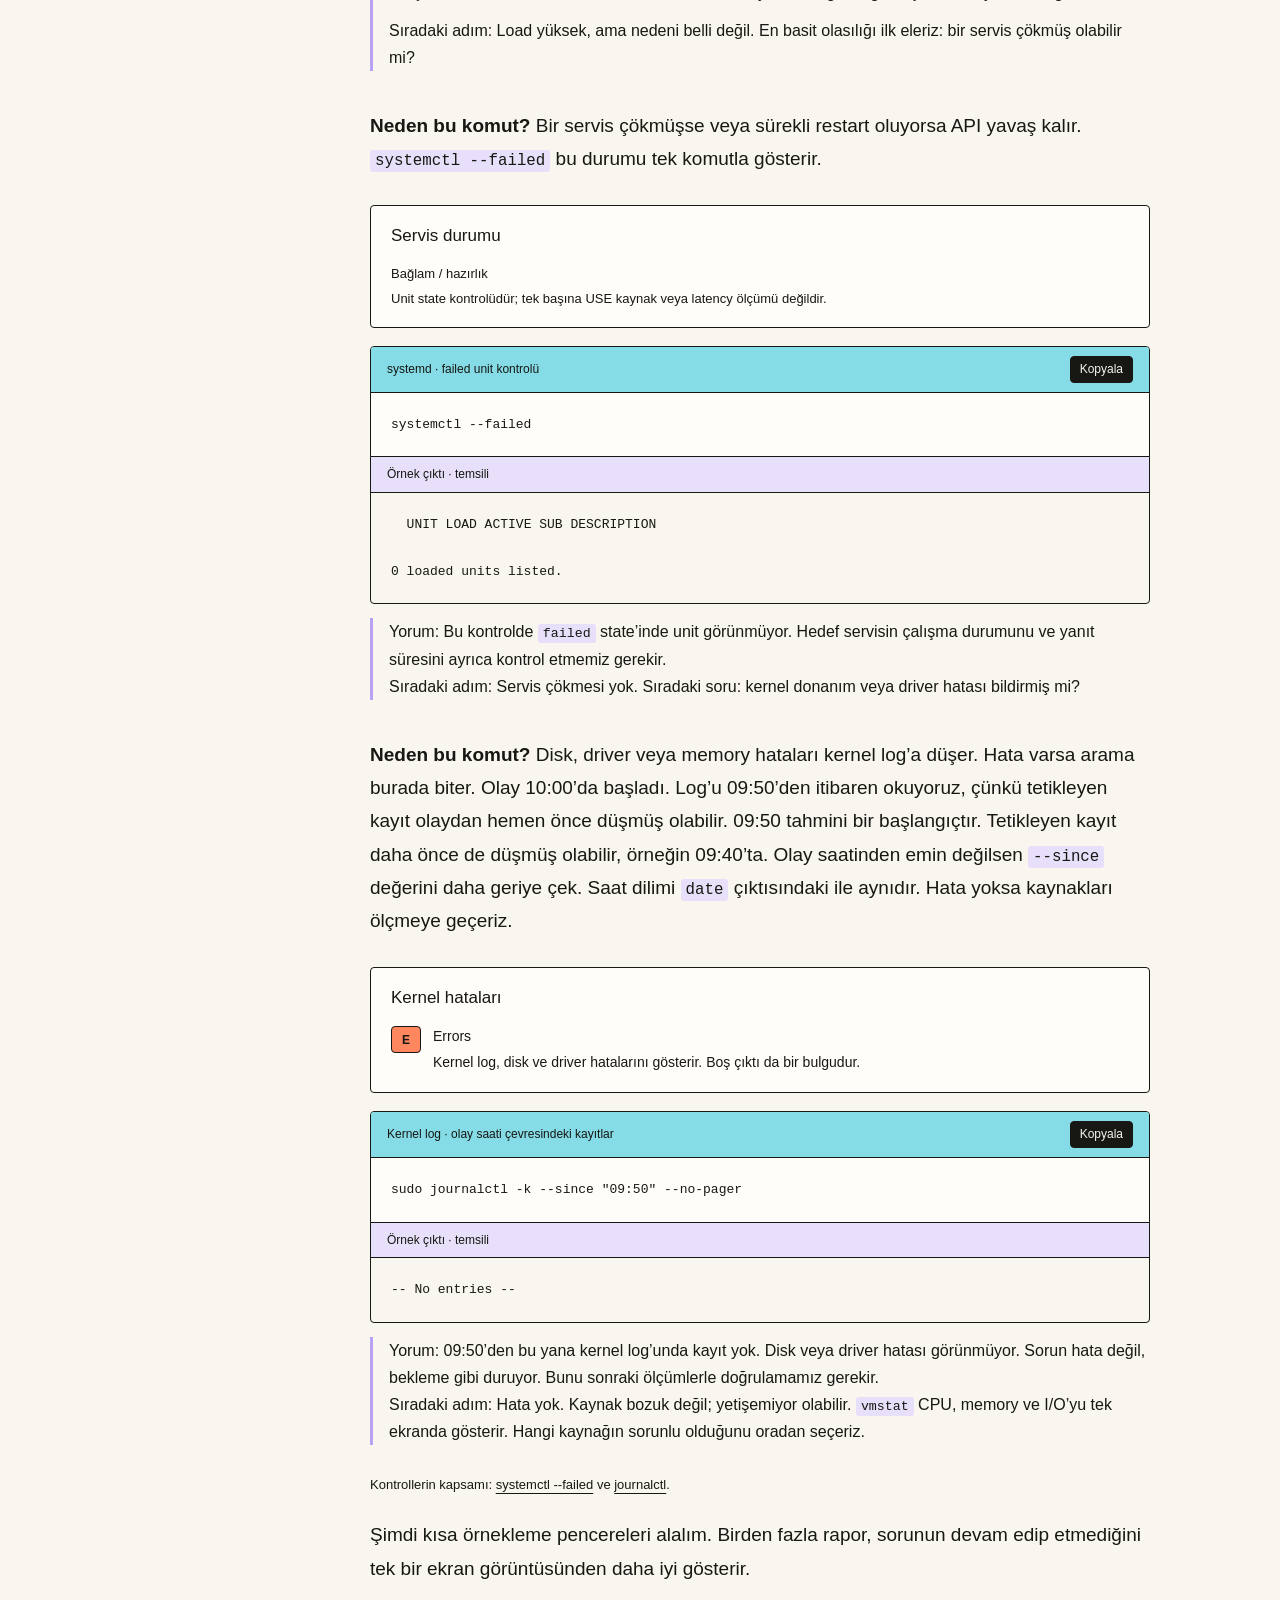
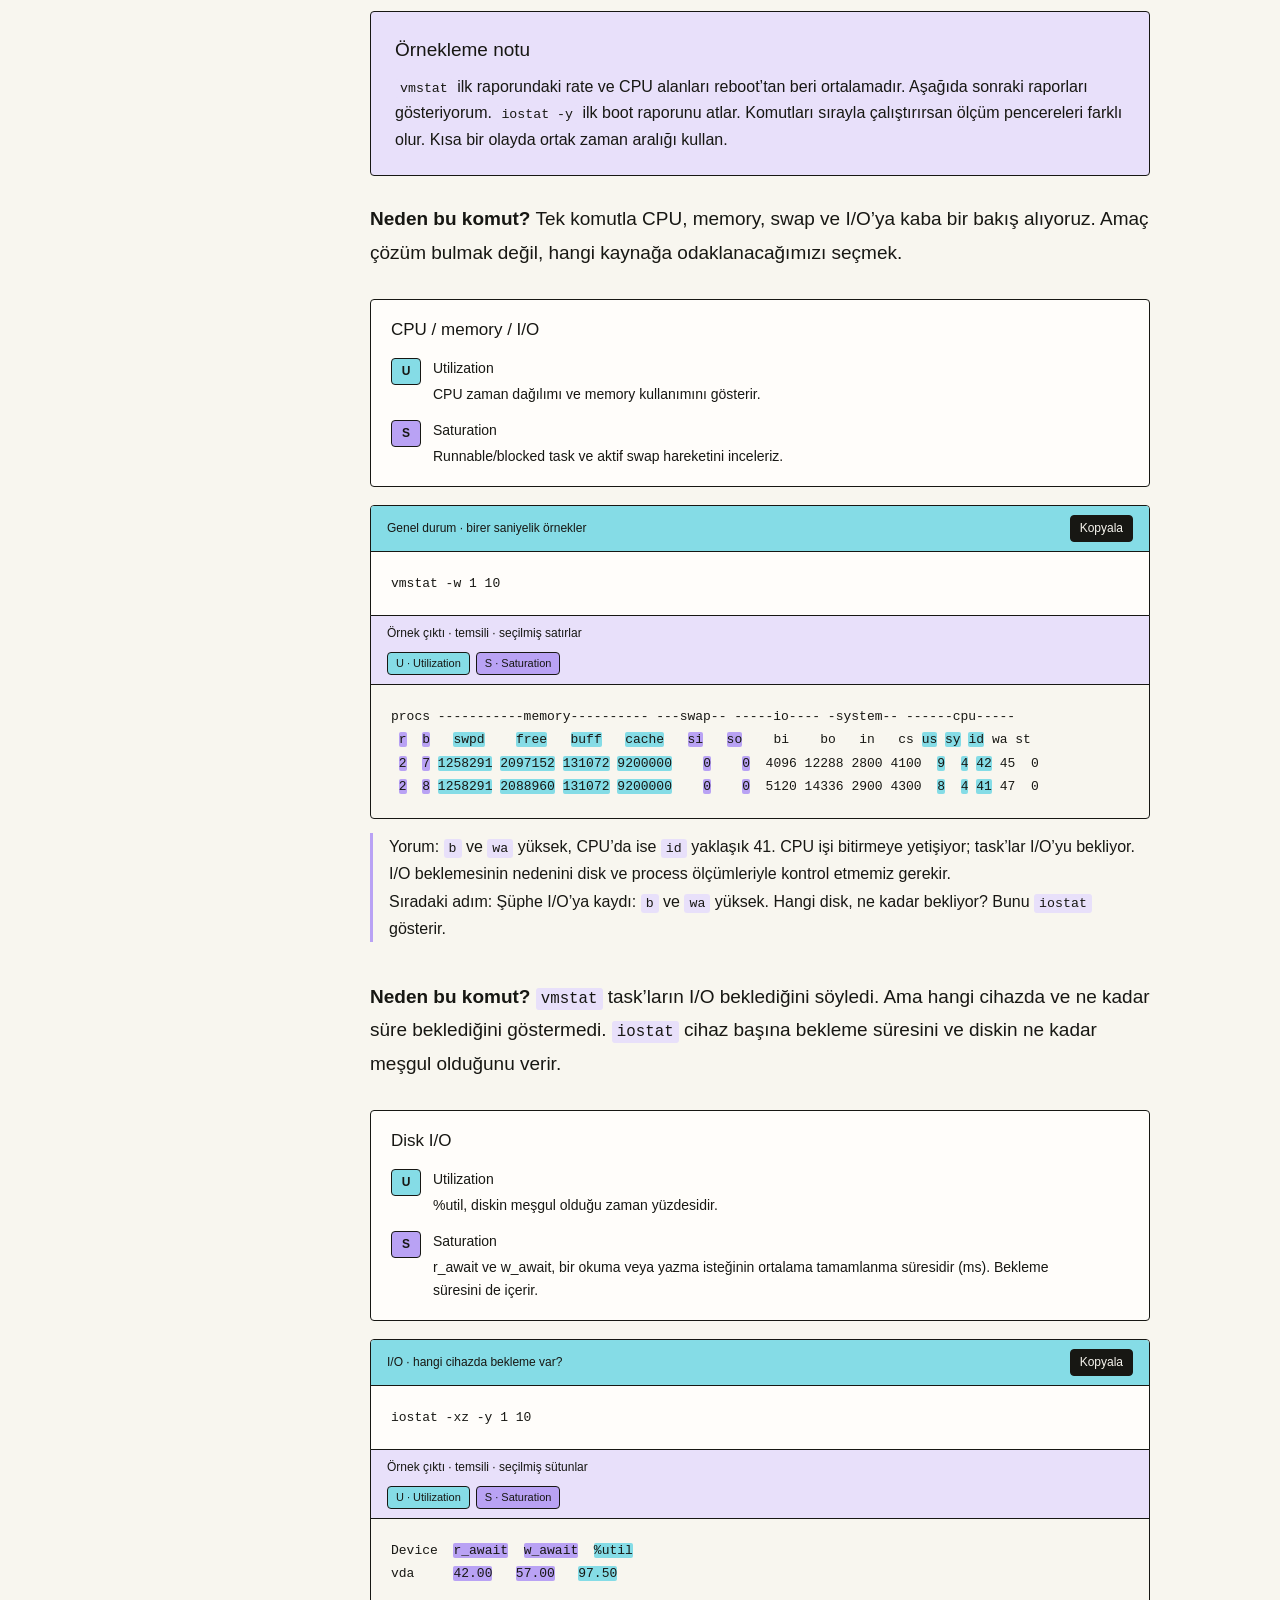
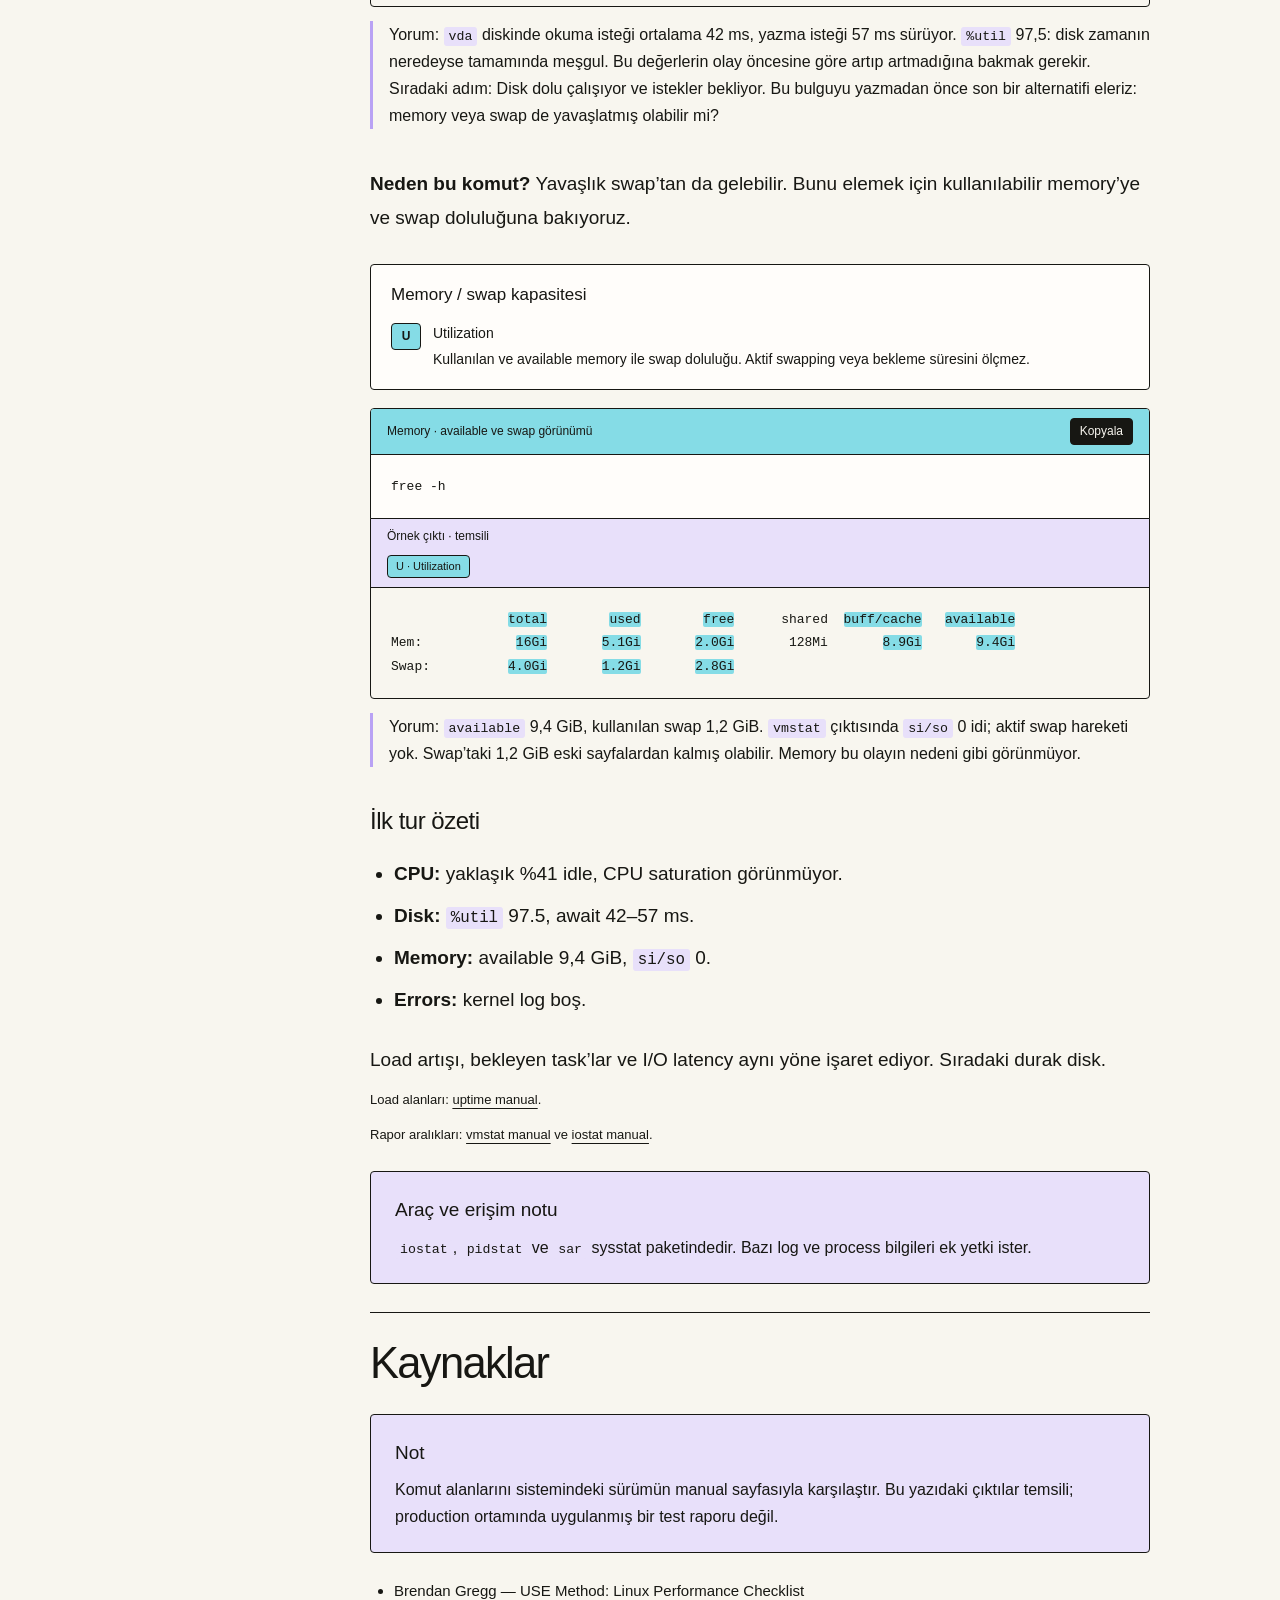
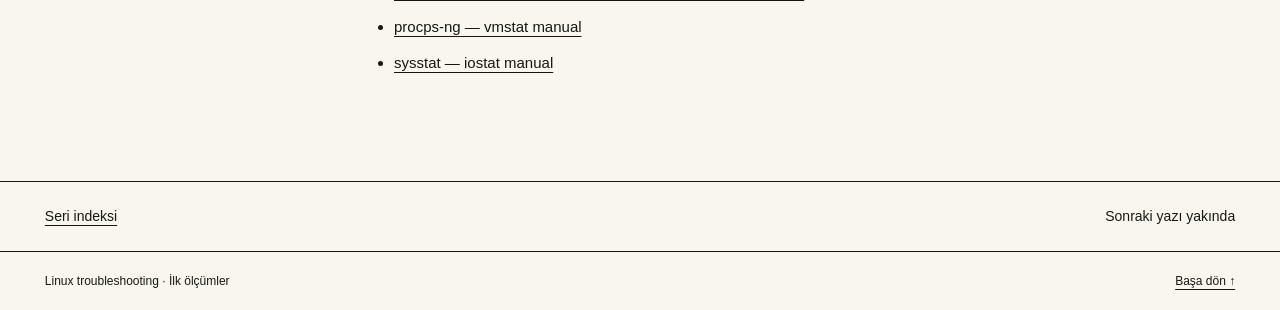
==== commit 585255ce: "Note that the log window start is an estimate" ====
--- a/01-ilk-olcumler.html
+++ b/01-ilk-olcumler.html
@@ -55,7 +55,7 @@
 uptime</code></pre></div><div class="code-block output" data-kind="example-output"><div class="code-label"><span>Örnek çıktı · temsili</span></div><pre><code>4
  10:05:13 up 12 days,  3:42,  2 users,  load average: 12.40, 8.10, 3.60</code></pre></div><p class="example-read"><strong>Yorum:</strong> <span class="load-reading">Sunucuda <strong>4 vCPU</strong> var. 4 vCPU’da load 12.40, CPU sayısının üç katıdır.</span><span class="load-reading">Değerler sırasıyla son <strong>1, 5 ve 15 dakikalık</strong> load average’ı gösterir: <code>12.40 / 8.10 / 3.60</code>.</span><span class="load-reading">1 dakika değeri 5 ve 15 dakikadan yüksekse kısa dönemde artış eğilimi vardır. Bu örnekte sıralama <code>12.40 &gt; 8.10 &gt; 3.60</code>.</span><span class="load-reading">1 dakika değeri 5 ve 15 dakikadan düşükse azalma eğilimi vardır. Üç değer birbirine yakınsa ortalamalar benzer seviyededir; aradaki kısa sıçramalar yine de gizlenebilir.</span><span class="load-reading">Bunlar CPU yüzdesi değildir. Load; çalışan, çalışmayı bekleyen ve I/O bekleyen task’ları birlikte sayar. Artışın CPU talebinden mi, I/O beklemesinden mi kaynaklandığını diğer ölçümlerle ayırmamız gerekir.</span><span class="load-reading"><strong>Sıradaki adım:</strong> Load yüksek, ama nedeni belli değil. En basit olasılığı ilk eleriz: bir servis çökmüş olabilir mi?</span></p></div><p><strong>Neden bu komut?</strong> Bir servis çökmüşse veya sürekli restart oluyorsa API yavaş kalır. <code>systemctl --failed</code> bu durumu tek komutla gösterir.</p><div class="command-example" data-use="context"><div class="use-mapping"><div class="use-resource">Servis durumu</div><div class="use-context-row"><strong>Bağlam / hazırlık</strong><p>Unit state kontrolüdür; tek başına USE kaynak veya latency ölçümü değildir.</p></div></div><div class="code-block" data-kind="command"><div class="code-label"><span>systemd · failed unit kontrolü</span><button type="button" data-copy>Kopyala</button></div><pre><code>systemctl --failed</code></pre></div><div class="code-block output" data-kind="example-output"><div class="code-label"><span>Örnek çıktı · temsili</span></div><pre><code>  UNIT LOAD ACTIVE SUB DESCRIPTION
 
-0 loaded units listed.</code></pre></div><p class="example-read"><strong>Yorum:</strong> Bu kontrolde <code>failed</code> state’inde unit görünmüyor. Hedef servisin çalışma durumunu ve yanıt süresini ayrıca kontrol etmemiz gerekir.<span class="load-reading"><strong>Sıradaki adım:</strong> Servis çökmesi yok. Sıradaki soru: kernel donanım veya driver hatası bildirmiş mi?</span></p></div><p><strong>Neden bu komut?</strong> Disk, driver veya memory hataları kernel log’a düşer. Hata varsa arama burada biter. Olay 10:00’da başladı. Log’u 09:50’den itibaren okuyoruz, çünkü tetikleyen kayıt olaydan hemen önce düşmüş olabilir. Saat dilimi <code>date</code> çıktısındaki ile aynıdır. Hata yoksa kaynakları ölçmeye geçeriz.</p><div class="command-example" data-use="E"><div class="use-mapping"><div class="use-resource">Kernel hataları</div><div class="use-item"><span class="use-chip e">E</span><div><strong>Errors</strong><p>Kernel log, disk ve driver hatalarını gösterir. Boş çıktı da bir bulgudur.</p></div></div></div><div class="code-block" data-kind="command"><div class="code-label"><span>Kernel log · olay saati çevresindeki kayıtlar</span><button type="button" data-copy>Kopyala</button></div><pre><code>sudo journalctl -k --since &quot;09:50&quot; --no-pager</code></pre></div><div class="code-block output" data-kind="example-output"><div class="code-label"><span>Örnek çıktı · temsili</span></div><pre><code>-- No entries --</code></pre></div><p class="example-read"><strong>Yorum:</strong> 09:50’den bu yana kernel log’unda kayıt yok. Disk veya driver hatası görünmüyor. Sorun hata değil, bekleme gibi duruyor. Bunu sonraki ölçümlerle doğrulamamız gerekir.<span class="load-reading"><strong>Sıradaki adım:</strong> Hata yok. Kaynak bozuk değil; yetişemiyor olabilir. <code>vmstat</code> CPU, memory ve I/O’yu tek ekranda gösterir. Hangi kaynağın sorunlu olduğunu oradan seçeriz.</span></p></div><p class="citation">Kontrollerin kapsamı: <a href="https://www.freedesktop.org/software/systemd/man/latest/systemctl.html#--failed">systemctl --failed</a> ve <a href="https://man7.org/linux/man-pages/man1/journalctl.1.html">journalctl</a>.</p><p>Şimdi kısa örnekleme pencereleri alalım. Birden fazla rapor, sorunun devam edip etmediğini tek bir ekran görüntüsünden daha iyi gösterir.</p><aside class="callout editorial-note" role="note"><strong>Örnekleme notu</strong><p><code>vmstat</code> ilk raporundaki rate ve CPU alanları reboot’tan beri ortalamadır. Aşağıda sonraki raporları gösteriyorum. <code>iostat -y</code> ilk boot raporunu atlar. Komutları sırayla çalıştırırsan ölçüm pencereleri farklı olur. Kısa bir olayda ortak zaman aralığı kullan.</p></aside><p><strong>Neden bu komut?</strong> Tek komutla CPU, memory, swap ve I/O’ya kaba bir bakış alıyoruz. Amaç çözüm bulmak değil, hangi kaynağa odaklanacağımızı seçmek.</p><div class="command-example" data-use="U S"><div class="use-mapping"><div class="use-resource">CPU / memory / I/O</div><div class="use-item"><span class="use-chip u">U</span><div><strong>Utilization</strong><p>CPU zaman dağılımı ve memory kullanımını gösterir.</p></div></div><div class="use-item"><span class="use-chip s">S</span><div><strong>Saturation</strong><p>Runnable/blocked task ve aktif swap hareketini inceleriz.</p></div></div></div><div class="code-block" data-kind="command"><div class="code-label"><span>Genel durum · birer saniyelik örnekler</span><button type="button" data-copy>Kopyala</button></div><pre><code>vmstat -w 1 10</code></pre></div><div class="code-block output" data-kind="example-output"><div class="code-label"><span>Örnek çıktı · temsili · seçilmiş satırlar</span><span class="output-color-key" aria-label="Çıktıdaki USE renkleri"><span class="use-chip u" title="Utilization">U · Utilization</span><span class="use-chip s" title="Saturation">S · Saturation</span></span></div><pre><code>procs -----------memory---------- ---swap-- -----io---- -system-- ------cpu-----
+0 loaded units listed.</code></pre></div><p class="example-read"><strong>Yorum:</strong> Bu kontrolde <code>failed</code> state’inde unit görünmüyor. Hedef servisin çalışma durumunu ve yanıt süresini ayrıca kontrol etmemiz gerekir.<span class="load-reading"><strong>Sıradaki adım:</strong> Servis çökmesi yok. Sıradaki soru: kernel donanım veya driver hatası bildirmiş mi?</span></p></div><p><strong>Neden bu komut?</strong> Disk, driver veya memory hataları kernel log’a düşer. Hata varsa arama burada biter. Olay 10:00’da başladı. Log’u 09:50’den itibaren okuyoruz, çünkü tetikleyen kayıt olaydan hemen önce düşmüş olabilir. 09:50 tahmini bir başlangıçtır. Tetikleyen kayıt daha önce de düşmüş olabilir, örneğin 09:40’ta. Olay saatinden emin değilsen <code>--since</code> değerini daha geriye çek. Saat dilimi <code>date</code> çıktısındaki ile aynıdır. Hata yoksa kaynakları ölçmeye geçeriz.</p><div class="command-example" data-use="E"><div class="use-mapping"><div class="use-resource">Kernel hataları</div><div class="use-item"><span class="use-chip e">E</span><div><strong>Errors</strong><p>Kernel log, disk ve driver hatalarını gösterir. Boş çıktı da bir bulgudur.</p></div></div></div><div class="code-block" data-kind="command"><div class="code-label"><span>Kernel log · olay saati çevresindeki kayıtlar</span><button type="button" data-copy>Kopyala</button></div><pre><code>sudo journalctl -k --since &quot;09:50&quot; --no-pager</code></pre></div><div class="code-block output" data-kind="example-output"><div class="code-label"><span>Örnek çıktı · temsili</span></div><pre><code>-- No entries --</code></pre></div><p class="example-read"><strong>Yorum:</strong> 09:50’den bu yana kernel log’unda kayıt yok. Disk veya driver hatası görünmüyor. Sorun hata değil, bekleme gibi duruyor. Bunu sonraki ölçümlerle doğrulamamız gerekir.<span class="load-reading"><strong>Sıradaki adım:</strong> Hata yok. Kaynak bozuk değil; yetişemiyor olabilir. <code>vmstat</code> CPU, memory ve I/O’yu tek ekranda gösterir. Hangi kaynağın sorunlu olduğunu oradan seçeriz.</span></p></div><p class="citation">Kontrollerin kapsamı: <a href="https://www.freedesktop.org/software/systemd/man/latest/systemctl.html#--failed">systemctl --failed</a> ve <a href="https://man7.org/linux/man-pages/man1/journalctl.1.html">journalctl</a>.</p><p>Şimdi kısa örnekleme pencereleri alalım. Birden fazla rapor, sorunun devam edip etmediğini tek bir ekran görüntüsünden daha iyi gösterir.</p><aside class="callout editorial-note" role="note"><strong>Örnekleme notu</strong><p><code>vmstat</code> ilk raporundaki rate ve CPU alanları reboot’tan beri ortalamadır. Aşağıda sonraki raporları gösteriyorum. <code>iostat -y</code> ilk boot raporunu atlar. Komutları sırayla çalıştırırsan ölçüm pencereleri farklı olur. Kısa bir olayda ortak zaman aralığı kullan.</p></aside><p><strong>Neden bu komut?</strong> Tek komutla CPU, memory, swap ve I/O’ya kaba bir bakış alıyoruz. Amaç çözüm bulmak değil, hangi kaynağa odaklanacağımızı seçmek.</p><div class="command-example" data-use="U S"><div class="use-mapping"><div class="use-resource">CPU / memory / I/O</div><div class="use-item"><span class="use-chip u">U</span><div><strong>Utilization</strong><p>CPU zaman dağılımı ve memory kullanımını gösterir.</p></div></div><div class="use-item"><span class="use-chip s">S</span><div><strong>Saturation</strong><p>Runnable/blocked task ve aktif swap hareketini inceleriz.</p></div></div></div><div class="code-block" data-kind="command"><div class="code-label"><span>Genel durum · birer saniyelik örnekler</span><button type="button" data-copy>Kopyala</button></div><pre><code>vmstat -w 1 10</code></pre></div><div class="code-block output" data-kind="example-output"><div class="code-label"><span>Örnek çıktı · temsili · seçilmiş satırlar</span><span class="output-color-key" aria-label="Çıktıdaki USE renkleri"><span class="use-chip u" title="Utilization">U · Utilization</span><span class="use-chip s" title="Saturation">S · Saturation</span></span></div><pre><code>procs -----------memory---------- ---swap-- -----io---- -system-- ------cpu-----
  <mark class="metric metric-s" data-use="S" title="S · Saturation">r</mark>  <mark class="metric metric-s" data-use="S" title="S · Saturation">b</mark>   <mark class="metric metric-u" data-use="U" title="U · Utilization">swpd</mark>    <mark class="metric metric-u" data-use="U" title="U · Utilization">free</mark>   <mark class="metric metric-u" data-use="U" title="U · Utilization">buff</mark>   <mark class="metric metric-u" data-use="U" title="U · Utilization">cache</mark>   <mark class="metric metric-s" data-use="S" title="S · Saturation">si</mark>   <mark class="metric metric-s" data-use="S" title="S · Saturation">so</mark>    bi    bo   in   cs <mark class="metric metric-u" data-use="U" title="U · Utilization">us</mark> <mark class="metric metric-u" data-use="U" title="U · Utilization">sy</mark> <mark class="metric metric-u" data-use="U" title="U · Utilization">id</mark> wa st
  <mark class="metric metric-s" data-use="S" title="S · Saturation">2</mark>  <mark class="metric metric-s" data-use="S" title="S · Saturation">7</mark> <mark class="metric metric-u" data-use="U" title="U · Utilization">1258291</mark> <mark class="metric metric-u" data-use="U" title="U · Utilization">2097152</mark> <mark class="metric metric-u" data-use="U" title="U · Utilization">131072</mark> <mark class="metric metric-u" data-use="U" title="U · Utilization">9200000</mark>    <mark class="metric metric-s" data-use="S" title="S · Saturation">0</mark>    <mark class="metric metric-s" data-use="S" title="S · Saturation">0</mark>  4096 12288 2800 4100  <mark class="metric metric-u" data-use="U" title="U · Utilization">9</mark>  <mark class="metric metric-u" data-use="U" title="U · Utilization">4</mark> <mark class="metric metric-u" data-use="U" title="U · Utilization">42</mark> 45  0
  <mark class="metric metric-s" data-use="S" title="S · Saturation">2</mark>  <mark class="metric metric-s" data-use="S" title="S · Saturation">8</mark> <mark class="metric metric-u" data-use="U" title="U · Utilization">1258291</mark> <mark class="metric metric-u" data-use="U" title="U · Utilization">2088960</mark> <mark class="metric metric-u" data-use="U" title="U · Utilization">131072</mark> <mark class="metric metric-u" data-use="U" title="U · Utilization">9200000</mark>    <mark class="metric metric-s" data-use="S" title="S · Saturation">0</mark>    <mark class="metric metric-s" data-use="S" title="S · Saturation">0</mark>  5120 14336 2900 4300  <mark class="metric metric-u" data-use="U" title="U · Utilization">8</mark>  <mark class="metric metric-u" data-use="U" title="U · Utilization">4</mark> <mark class="metric metric-u" data-use="U" title="U · Utilization">41</mark> 47  0</code></pre></div><p class="example-read"><strong>Yorum:</strong> <code>b</code> ve <code>wa</code> yüksek, CPU’da ise <code>id</code> yaklaşık 41. CPU işi bitirmeye yetişiyor; task’lar I/O’yu bekliyor. I/O beklemesinin nedenini disk ve process ölçümleriyle kontrol etmemiz gerekir.<span class="load-reading"><strong>Sıradaki adım:</strong> Şüphe I/O’ya kaydı: <code>b</code> ve <code>wa</code> yüksek. Hangi disk, ne kadar bekliyor? Bunu <code>iostat</code> gösterir.</span></p></div><p><strong>Neden bu komut?</strong> <code>vmstat</code> task’ların I/O beklediğini söyledi. Ama hangi cihazda ve ne kadar süre beklediğini göstermedi. <code>iostat</code> cihaz başına bekleme süresini ve diskin ne kadar meşgul olduğunu verir.</p><div class="command-example" data-use="U S"><div class="use-mapping"><div class="use-resource">Disk I/O</div><div class="use-item"><span class="use-chip u">U</span><div><strong>Utilization</strong><p>%util, diskin meşgul olduğu zaman yüzdesidir.</p></div></div><div class="use-item"><span class="use-chip s">S</span><div><strong>Saturation</strong><p>r_await ve w_await, bir okuma veya yazma isteğinin ortalama tamamlanma süresidir (ms). Bekleme süresini de içerir.</p></div></div></div><div class="code-block" data-kind="command"><div class="code-label"><span>I/O · hangi cihazda bekleme var?</span><button type="button" data-copy>Kopyala</button></div><pre><code>iostat -xz -y 1 10</code></pre></div><div class="code-block output" data-kind="example-output"><div class="code-label"><span>Örnek çıktı · temsili · seçilmiş sütunlar</span><span class="output-color-key" aria-label="Çıktıdaki USE renkleri"><span class="use-chip u" title="Utilization">U · Utilization</span><span class="use-chip s" title="Saturation">S · Saturation</span></span></div><pre><code>Device  <mark class="metric metric-s" data-use="S" title="S · Saturation">r_await</mark>  <mark class="metric metric-s" data-use="S" title="S · Saturation">w_await</mark>  <mark class="metric metric-u" data-use="U" title="U · Utilization">%util</mark>
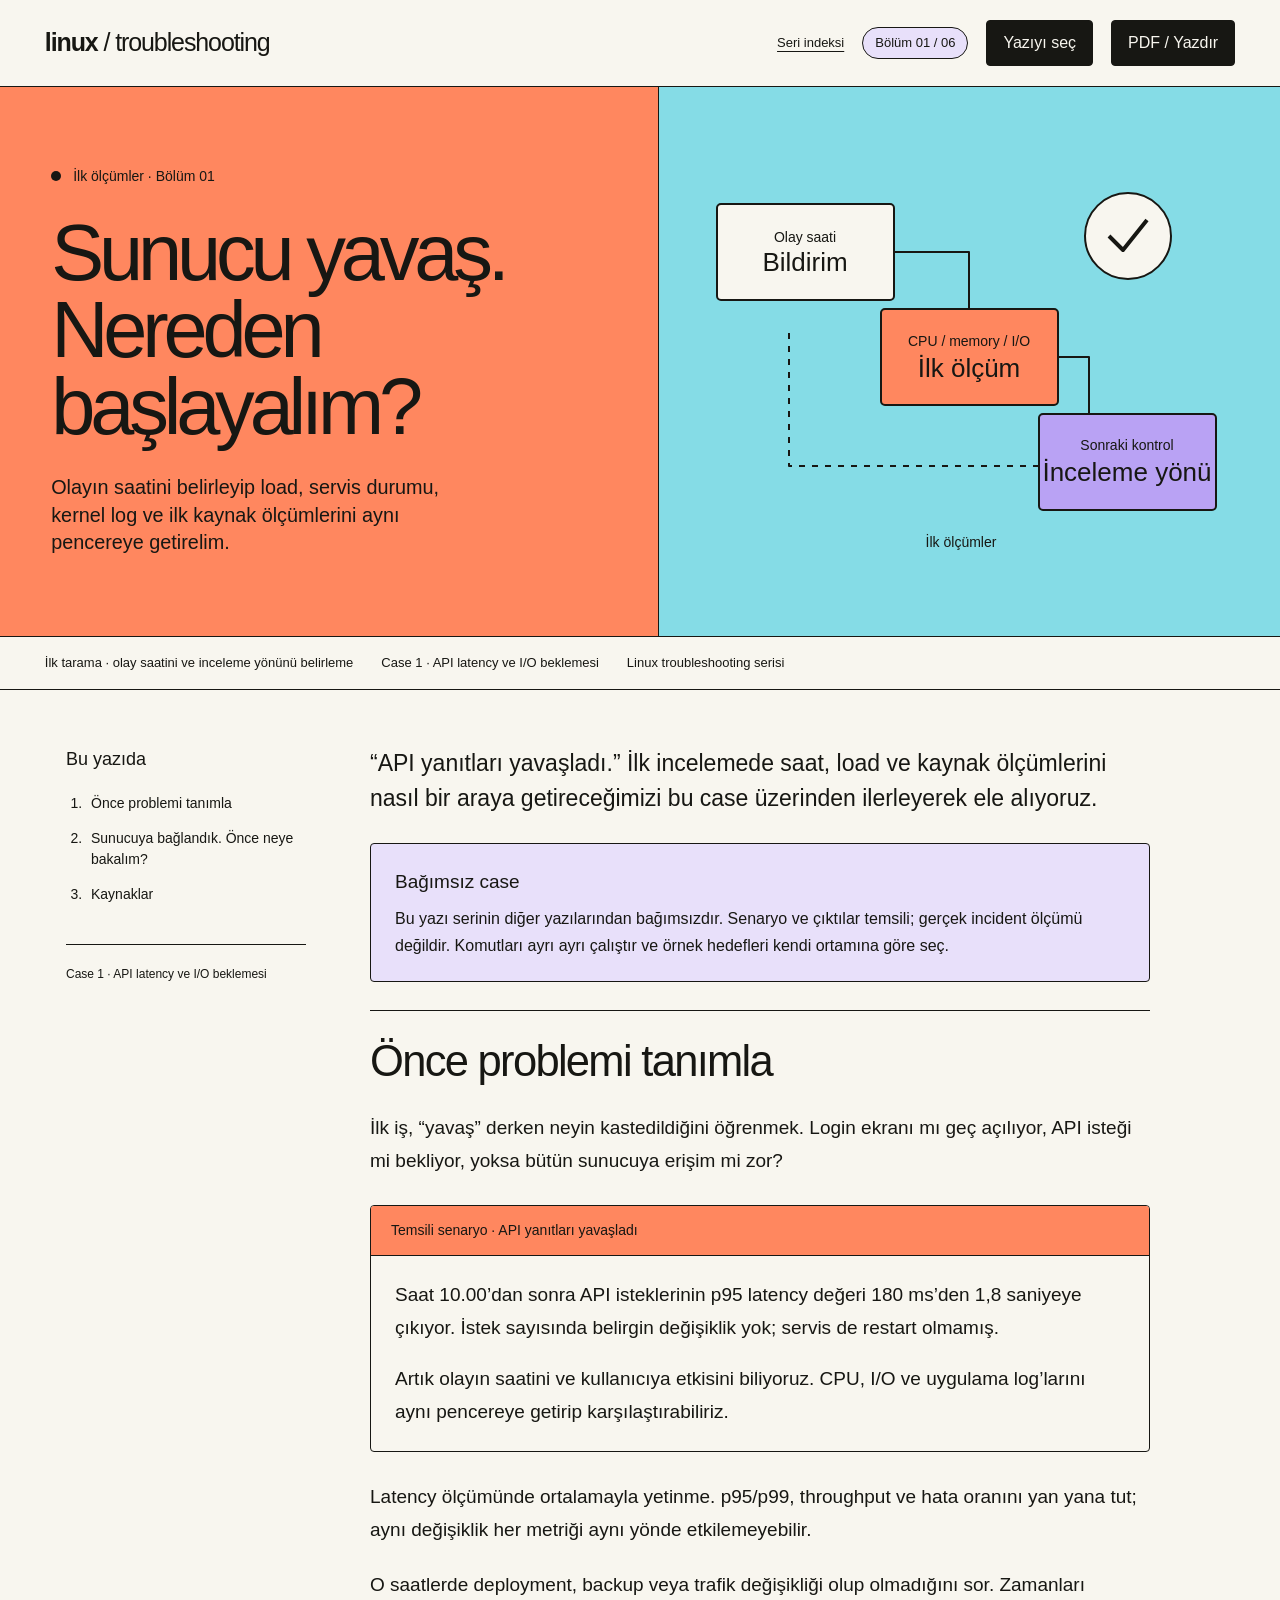
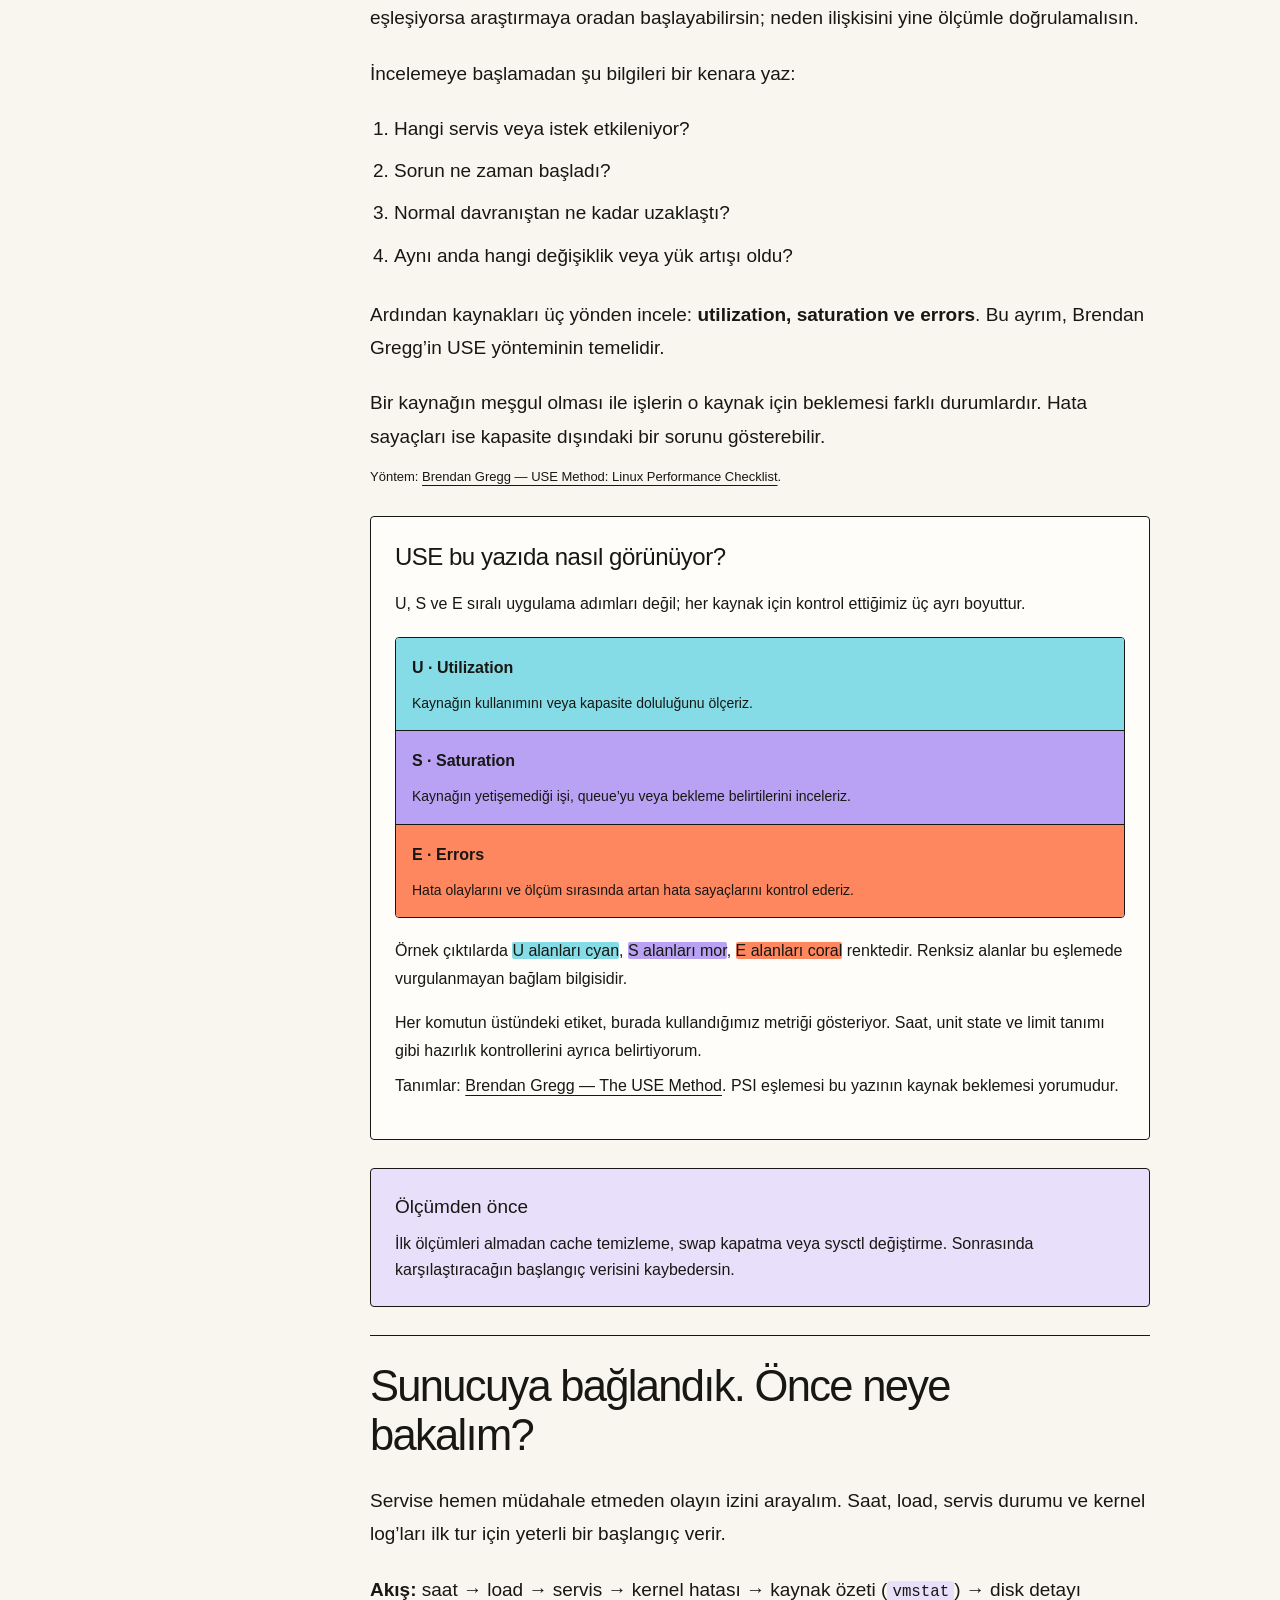
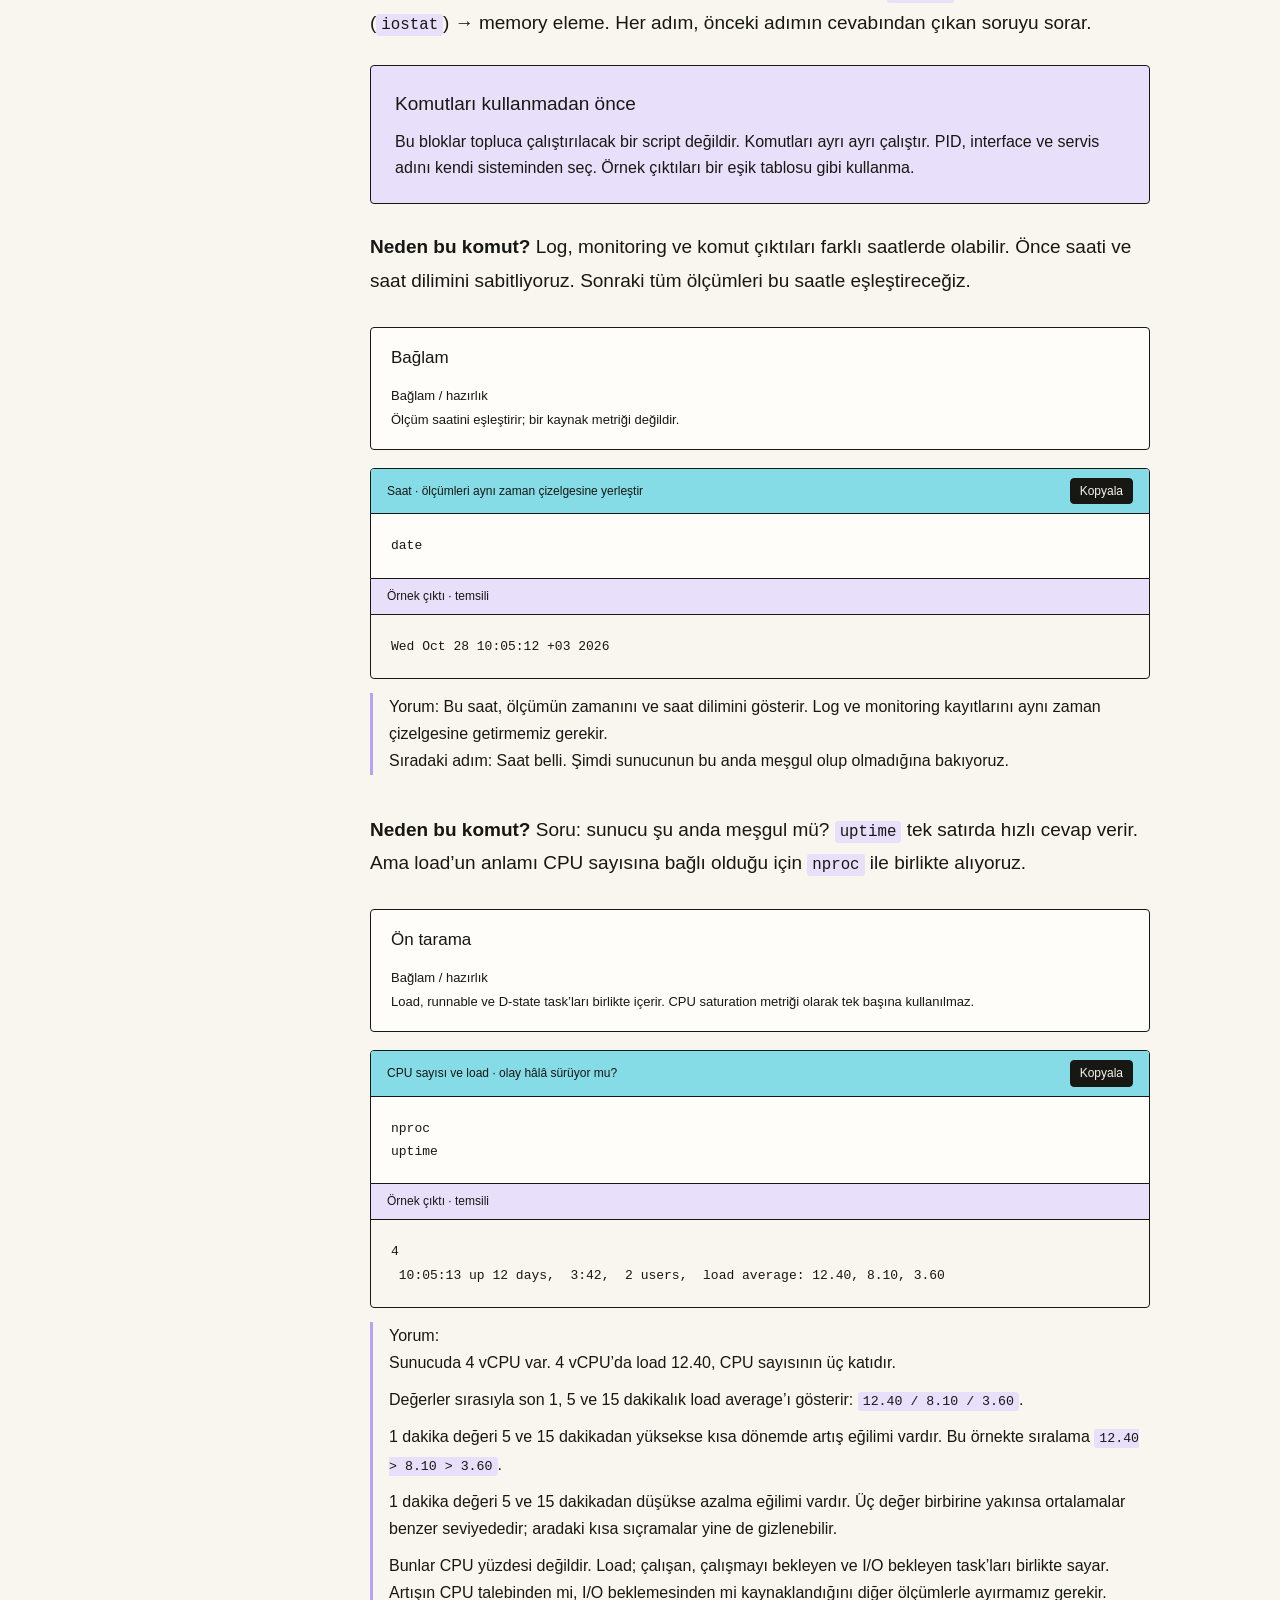
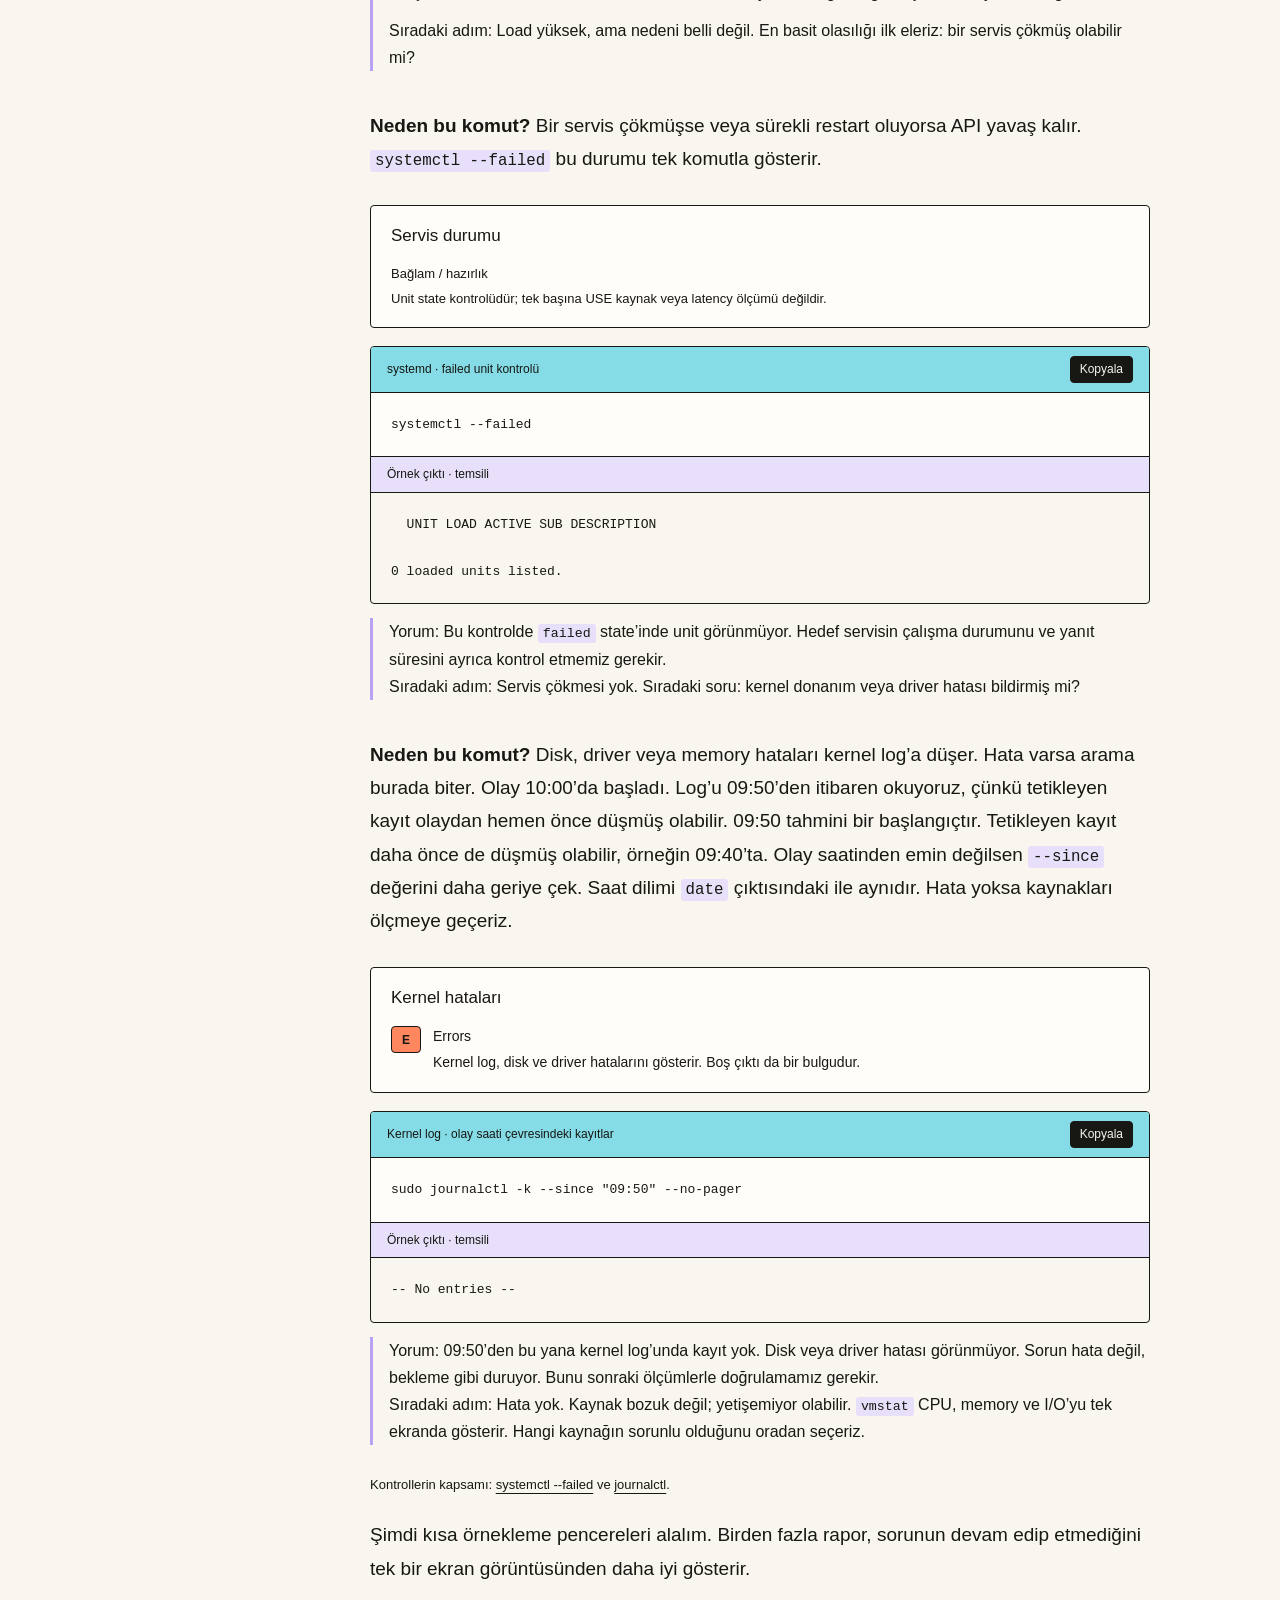
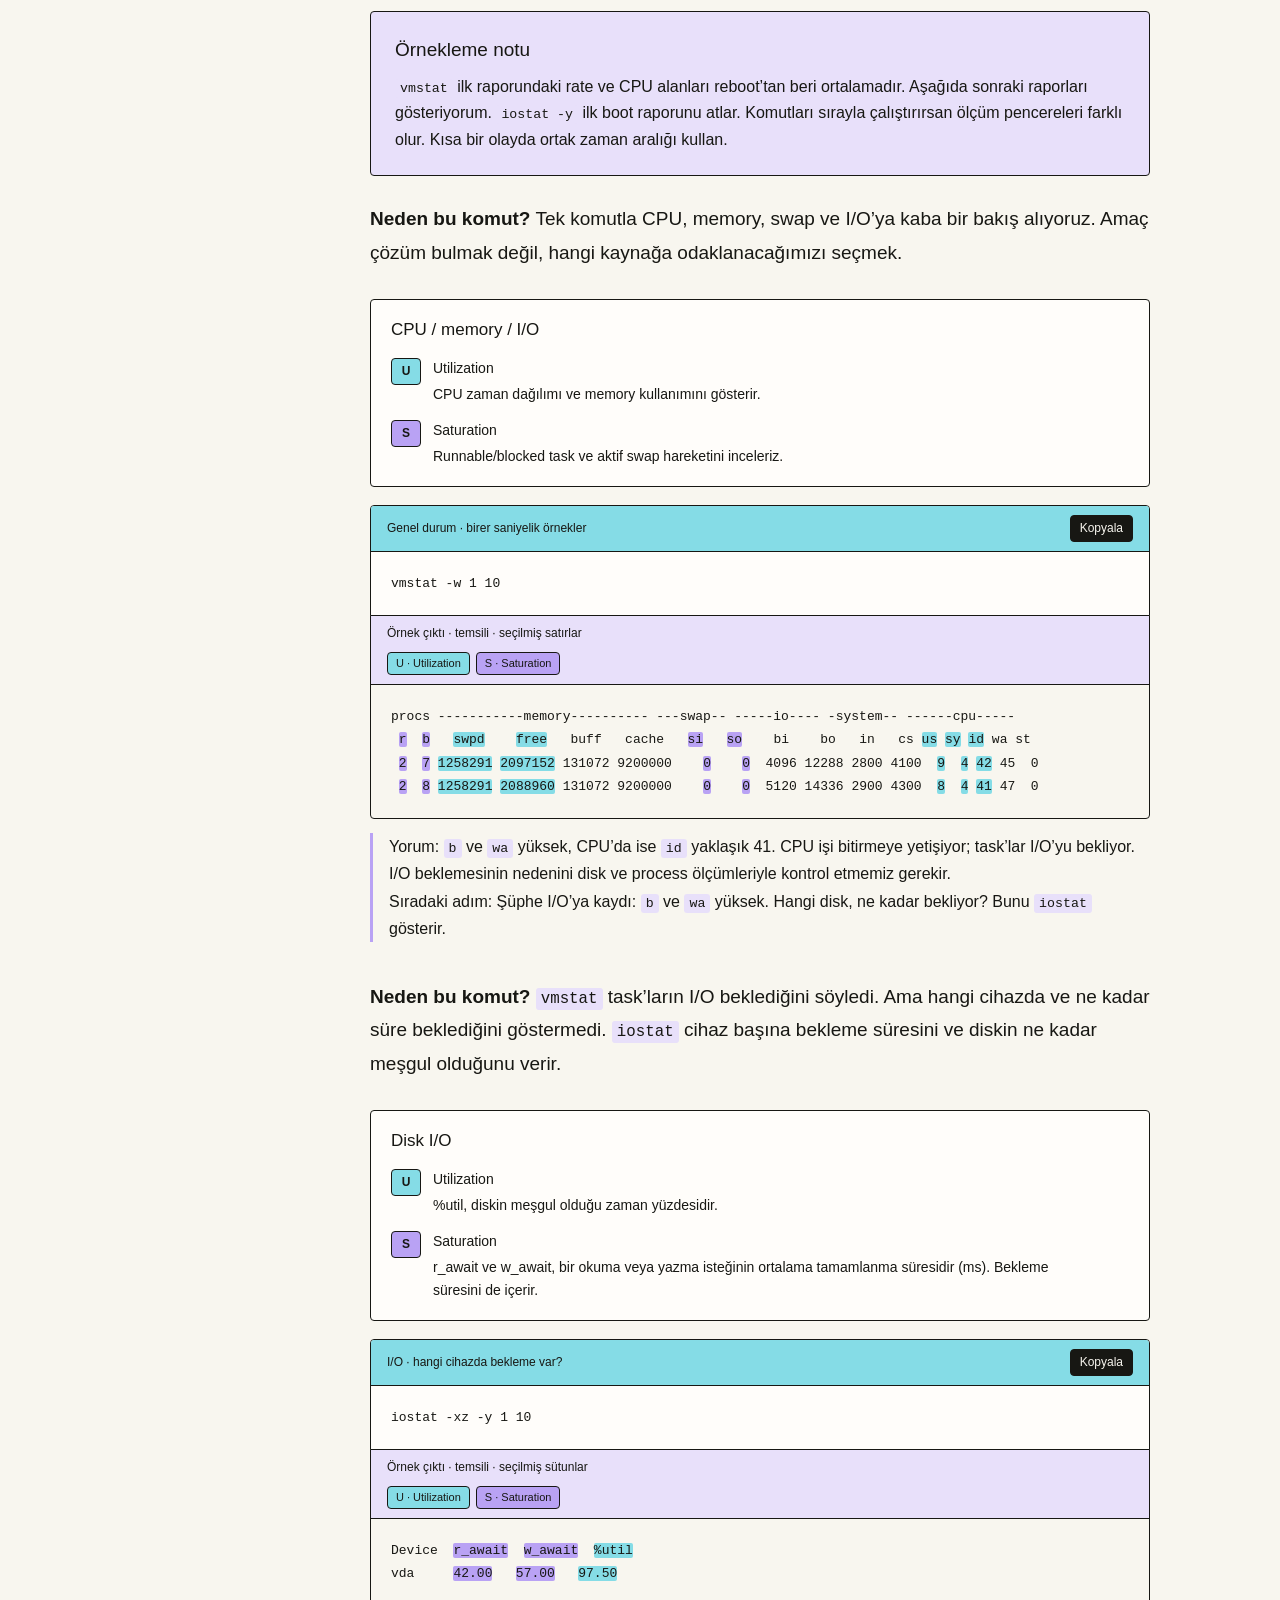
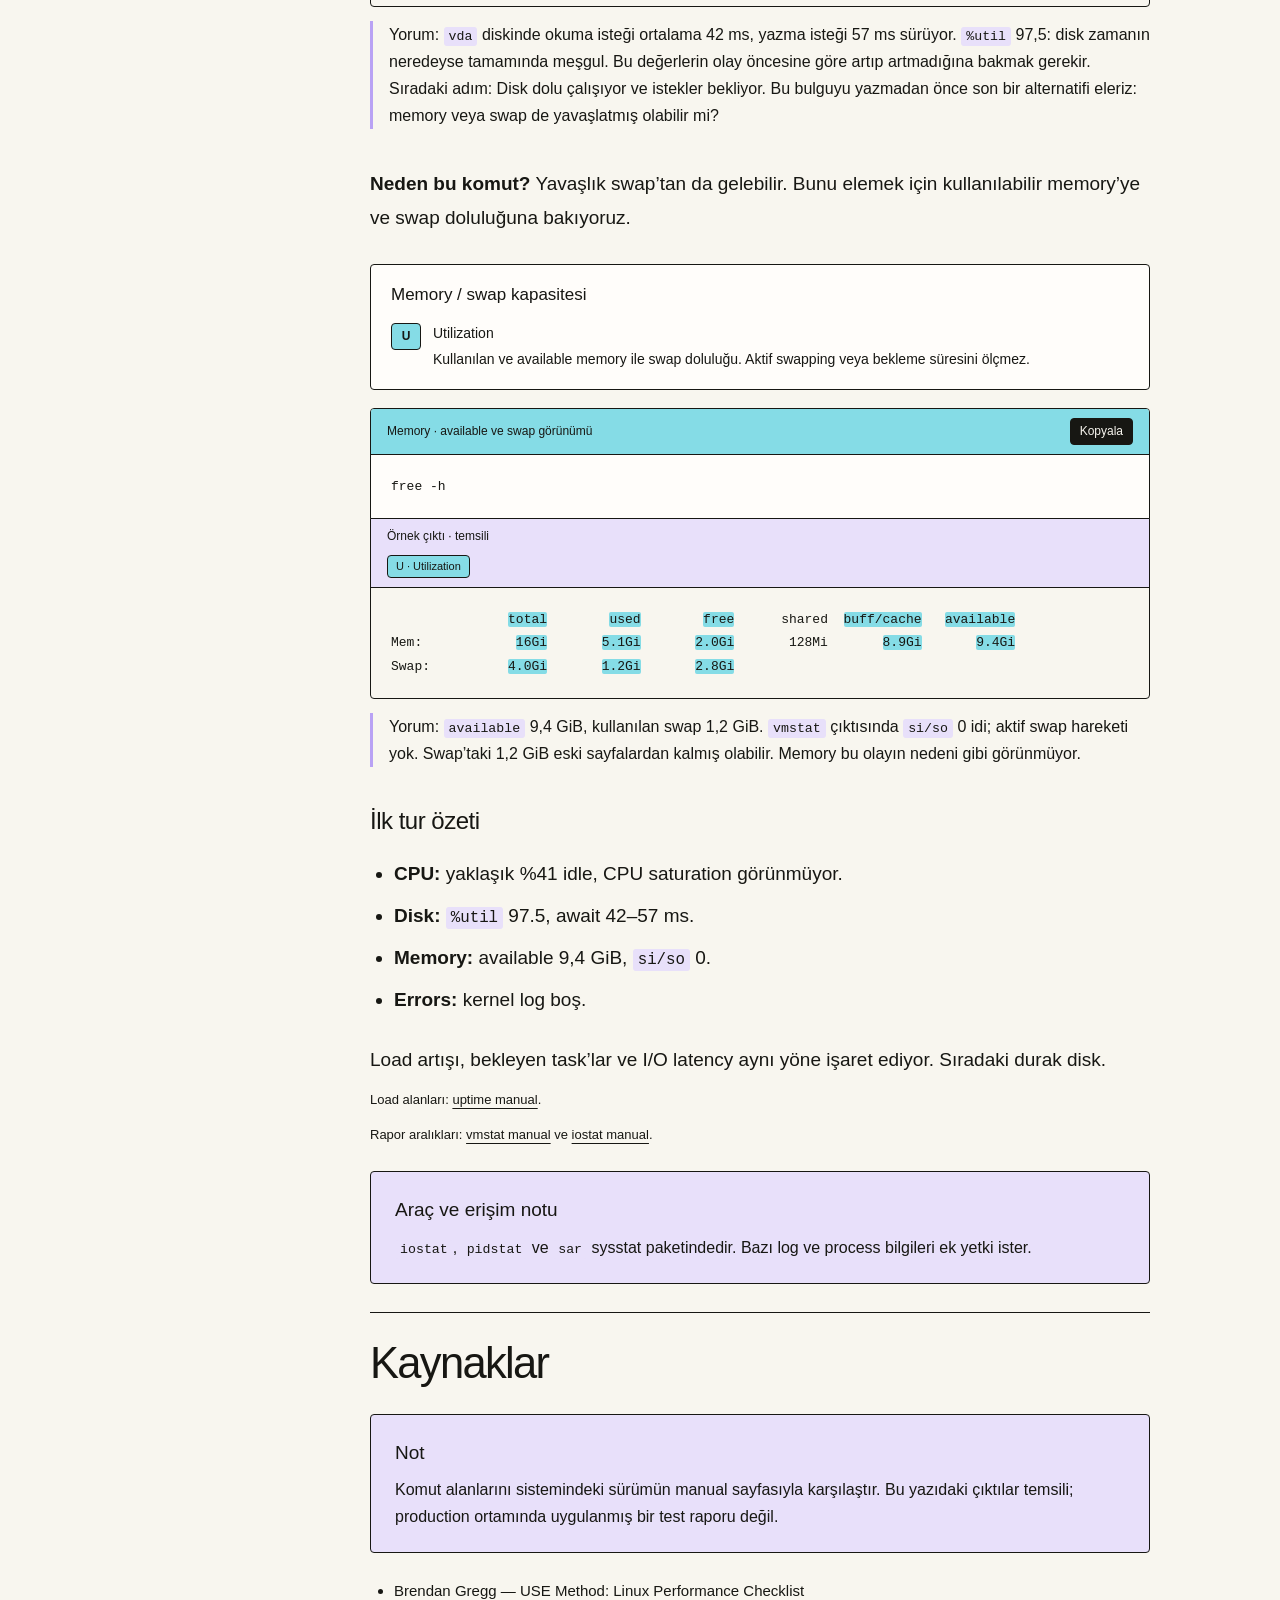
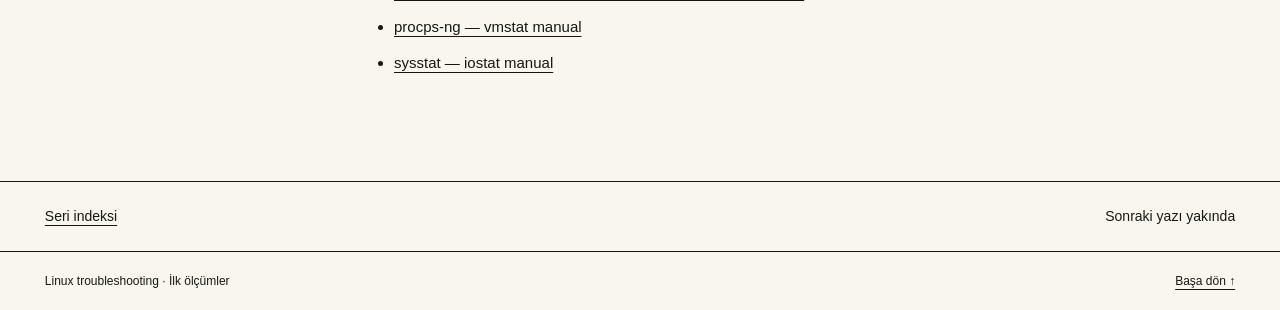
==== commit 0e7a124d: "Unmark buff and cache in vmstat example" ====
--- a/01-ilk-olcumler.html
+++ b/01-ilk-olcumler.html
@@ -56,9 +56,9 @@
  10:05:13 up 12 days,  3:42,  2 users,  load average: 12.40, 8.10, 3.60</code></pre></div><p class="example-read"><strong>Yorum:</strong> <span class="load-reading">Sunucuda <strong>4 vCPU</strong> var. 4 vCPU’da load 12.40, CPU sayısının üç katıdır.</span><span class="load-reading">Değerler sırasıyla son <strong>1, 5 ve 15 dakikalık</strong> load average’ı gösterir: <code>12.40 / 8.10 / 3.60</code>.</span><span class="load-reading">1 dakika değeri 5 ve 15 dakikadan yüksekse kısa dönemde artış eğilimi vardır. Bu örnekte sıralama <code>12.40 &gt; 8.10 &gt; 3.60</code>.</span><span class="load-reading">1 dakika değeri 5 ve 15 dakikadan düşükse azalma eğilimi vardır. Üç değer birbirine yakınsa ortalamalar benzer seviyededir; aradaki kısa sıçramalar yine de gizlenebilir.</span><span class="load-reading">Bunlar CPU yüzdesi değildir. Load; çalışan, çalışmayı bekleyen ve I/O bekleyen task’ları birlikte sayar. Artışın CPU talebinden mi, I/O beklemesinden mi kaynaklandığını diğer ölçümlerle ayırmamız gerekir.</span><span class="load-reading"><strong>Sıradaki adım:</strong> Load yüksek, ama nedeni belli değil. En basit olasılığı ilk eleriz: bir servis çökmüş olabilir mi?</span></p></div><p><strong>Neden bu komut?</strong> Bir servis çökmüşse veya sürekli restart oluyorsa API yavaş kalır. <code>systemctl --failed</code> bu durumu tek komutla gösterir.</p><div class="command-example" data-use="context"><div class="use-mapping"><div class="use-resource">Servis durumu</div><div class="use-context-row"><strong>Bağlam / hazırlık</strong><p>Unit state kontrolüdür; tek başına USE kaynak veya latency ölçümü değildir.</p></div></div><div class="code-block" data-kind="command"><div class="code-label"><span>systemd · failed unit kontrolü</span><button type="button" data-copy>Kopyala</button></div><pre><code>systemctl --failed</code></pre></div><div class="code-block output" data-kind="example-output"><div class="code-label"><span>Örnek çıktı · temsili</span></div><pre><code>  UNIT LOAD ACTIVE SUB DESCRIPTION
 
 0 loaded units listed.</code></pre></div><p class="example-read"><strong>Yorum:</strong> Bu kontrolde <code>failed</code> state’inde unit görünmüyor. Hedef servisin çalışma durumunu ve yanıt süresini ayrıca kontrol etmemiz gerekir.<span class="load-reading"><strong>Sıradaki adım:</strong> Servis çökmesi yok. Sıradaki soru: kernel donanım veya driver hatası bildirmiş mi?</span></p></div><p><strong>Neden bu komut?</strong> Disk, driver veya memory hataları kernel log’a düşer. Hata varsa arama burada biter. Olay 10:00’da başladı. Log’u 09:50’den itibaren okuyoruz, çünkü tetikleyen kayıt olaydan hemen önce düşmüş olabilir. 09:50 tahmini bir başlangıçtır. Tetikleyen kayıt daha önce de düşmüş olabilir, örneğin 09:40’ta. Olay saatinden emin değilsen <code>--since</code> değerini daha geriye çek. Saat dilimi <code>date</code> çıktısındaki ile aynıdır. Hata yoksa kaynakları ölçmeye geçeriz.</p><div class="command-example" data-use="E"><div class="use-mapping"><div class="use-resource">Kernel hataları</div><div class="use-item"><span class="use-chip e">E</span><div><strong>Errors</strong><p>Kernel log, disk ve driver hatalarını gösterir. Boş çıktı da bir bulgudur.</p></div></div></div><div class="code-block" data-kind="command"><div class="code-label"><span>Kernel log · olay saati çevresindeki kayıtlar</span><button type="button" data-copy>Kopyala</button></div><pre><code>sudo journalctl -k --since &quot;09:50&quot; --no-pager</code></pre></div><div class="code-block output" data-kind="example-output"><div class="code-label"><span>Örnek çıktı · temsili</span></div><pre><code>-- No entries --</code></pre></div><p class="example-read"><strong>Yorum:</strong> 09:50’den bu yana kernel log’unda kayıt yok. Disk veya driver hatası görünmüyor. Sorun hata değil, bekleme gibi duruyor. Bunu sonraki ölçümlerle doğrulamamız gerekir.<span class="load-reading"><strong>Sıradaki adım:</strong> Hata yok. Kaynak bozuk değil; yetişemiyor olabilir. <code>vmstat</code> CPU, memory ve I/O’yu tek ekranda gösterir. Hangi kaynağın sorunlu olduğunu oradan seçeriz.</span></p></div><p class="citation">Kontrollerin kapsamı: <a href="https://www.freedesktop.org/software/systemd/man/latest/systemctl.html#--failed">systemctl --failed</a> ve <a href="https://man7.org/linux/man-pages/man1/journalctl.1.html">journalctl</a>.</p><p>Şimdi kısa örnekleme pencereleri alalım. Birden fazla rapor, sorunun devam edip etmediğini tek bir ekran görüntüsünden daha iyi gösterir.</p><aside class="callout editorial-note" role="note"><strong>Örnekleme notu</strong><p><code>vmstat</code> ilk raporundaki rate ve CPU alanları reboot’tan beri ortalamadır. Aşağıda sonraki raporları gösteriyorum. <code>iostat -y</code> ilk boot raporunu atlar. Komutları sırayla çalıştırırsan ölçüm pencereleri farklı olur. Kısa bir olayda ortak zaman aralığı kullan.</p></aside><p><strong>Neden bu komut?</strong> Tek komutla CPU, memory, swap ve I/O’ya kaba bir bakış alıyoruz. Amaç çözüm bulmak değil, hangi kaynağa odaklanacağımızı seçmek.</p><div class="command-example" data-use="U S"><div class="use-mapping"><div class="use-resource">CPU / memory / I/O</div><div class="use-item"><span class="use-chip u">U</span><div><strong>Utilization</strong><p>CPU zaman dağılımı ve memory kullanımını gösterir.</p></div></div><div class="use-item"><span class="use-chip s">S</span><div><strong>Saturation</strong><p>Runnable/blocked task ve aktif swap hareketini inceleriz.</p></div></div></div><div class="code-block" data-kind="command"><div class="code-label"><span>Genel durum · birer saniyelik örnekler</span><button type="button" data-copy>Kopyala</button></div><pre><code>vmstat -w 1 10</code></pre></div><div class="code-block output" data-kind="example-output"><div class="code-label"><span>Örnek çıktı · temsili · seçilmiş satırlar</span><span class="output-color-key" aria-label="Çıktıdaki USE renkleri"><span class="use-chip u" title="Utilization">U · Utilization</span><span class="use-chip s" title="Saturation">S · Saturation</span></span></div><pre><code>procs -----------memory---------- ---swap-- -----io---- -system-- ------cpu-----
- <mark class="metric metric-s" data-use="S" title="S · Saturation">r</mark>  <mark class="metric metric-s" data-use="S" title="S · Saturation">b</mark>   <mark class="metric metric-u" data-use="U" title="U · Utilization">swpd</mark>    <mark class="metric metric-u" data-use="U" title="U · Utilization">free</mark>   <mark class="metric metric-u" data-use="U" title="U · Utilization">buff</mark>   <mark class="metric metric-u" data-use="U" title="U · Utilization">cache</mark>   <mark class="metric metric-s" data-use="S" title="S · Saturation">si</mark>   <mark class="metric metric-s" data-use="S" title="S · Saturation">so</mark>    bi    bo   in   cs <mark class="metric metric-u" data-use="U" title="U · Utilization">us</mark> <mark class="metric metric-u" data-use="U" title="U · Utilization">sy</mark> <mark class="metric metric-u" data-use="U" title="U · Utilization">id</mark> wa st
- <mark class="metric metric-s" data-use="S" title="S · Saturation">2</mark>  <mark class="metric metric-s" data-use="S" title="S · Saturation">7</mark> <mark class="metric metric-u" data-use="U" title="U · Utilization">1258291</mark> <mark class="metric metric-u" data-use="U" title="U · Utilization">2097152</mark> <mark class="metric metric-u" data-use="U" title="U · Utilization">131072</mark> <mark class="metric metric-u" data-use="U" title="U · Utilization">9200000</mark>    <mark class="metric metric-s" data-use="S" title="S · Saturation">0</mark>    <mark class="metric metric-s" data-use="S" title="S · Saturation">0</mark>  4096 12288 2800 4100  <mark class="metric metric-u" data-use="U" title="U · Utilization">9</mark>  <mark class="metric metric-u" data-use="U" title="U · Utilization">4</mark> <mark class="metric metric-u" data-use="U" title="U · Utilization">42</mark> 45  0
- <mark class="metric metric-s" data-use="S" title="S · Saturation">2</mark>  <mark class="metric metric-s" data-use="S" title="S · Saturation">8</mark> <mark class="metric metric-u" data-use="U" title="U · Utilization">1258291</mark> <mark class="metric metric-u" data-use="U" title="U · Utilization">2088960</mark> <mark class="metric metric-u" data-use="U" title="U · Utilization">131072</mark> <mark class="metric metric-u" data-use="U" title="U · Utilization">9200000</mark>    <mark class="metric metric-s" data-use="S" title="S · Saturation">0</mark>    <mark class="metric metric-s" data-use="S" title="S · Saturation">0</mark>  5120 14336 2900 4300  <mark class="metric metric-u" data-use="U" title="U · Utilization">8</mark>  <mark class="metric metric-u" data-use="U" title="U · Utilization">4</mark> <mark class="metric metric-u" data-use="U" title="U · Utilization">41</mark> 47  0</code></pre></div><p class="example-read"><strong>Yorum:</strong> <code>b</code> ve <code>wa</code> yüksek, CPU’da ise <code>id</code> yaklaşık 41. CPU işi bitirmeye yetişiyor; task’lar I/O’yu bekliyor. I/O beklemesinin nedenini disk ve process ölçümleriyle kontrol etmemiz gerekir.<span class="load-reading"><strong>Sıradaki adım:</strong> Şüphe I/O’ya kaydı: <code>b</code> ve <code>wa</code> yüksek. Hangi disk, ne kadar bekliyor? Bunu <code>iostat</code> gösterir.</span></p></div><p><strong>Neden bu komut?</strong> <code>vmstat</code> task’ların I/O beklediğini söyledi. Ama hangi cihazda ve ne kadar süre beklediğini göstermedi. <code>iostat</code> cihaz başına bekleme süresini ve diskin ne kadar meşgul olduğunu verir.</p><div class="command-example" data-use="U S"><div class="use-mapping"><div class="use-resource">Disk I/O</div><div class="use-item"><span class="use-chip u">U</span><div><strong>Utilization</strong><p>%util, diskin meşgul olduğu zaman yüzdesidir.</p></div></div><div class="use-item"><span class="use-chip s">S</span><div><strong>Saturation</strong><p>r_await ve w_await, bir okuma veya yazma isteğinin ortalama tamamlanma süresidir (ms). Bekleme süresini de içerir.</p></div></div></div><div class="code-block" data-kind="command"><div class="code-label"><span>I/O · hangi cihazda bekleme var?</span><button type="button" data-copy>Kopyala</button></div><pre><code>iostat -xz -y 1 10</code></pre></div><div class="code-block output" data-kind="example-output"><div class="code-label"><span>Örnek çıktı · temsili · seçilmiş sütunlar</span><span class="output-color-key" aria-label="Çıktıdaki USE renkleri"><span class="use-chip u" title="Utilization">U · Utilization</span><span class="use-chip s" title="Saturation">S · Saturation</span></span></div><pre><code>Device  <mark class="metric metric-s" data-use="S" title="S · Saturation">r_await</mark>  <mark class="metric metric-s" data-use="S" title="S · Saturation">w_await</mark>  <mark class="metric metric-u" data-use="U" title="U · Utilization">%util</mark>
+ <mark class="metric metric-s" data-use="S" title="S · Saturation">r</mark>  <mark class="metric metric-s" data-use="S" title="S · Saturation">b</mark>   <mark class="metric metric-u" data-use="U" title="U · Utilization">swpd</mark>    <mark class="metric metric-u" data-use="U" title="U · Utilization">free</mark>   buff   cache   <mark class="metric metric-s" data-use="S" title="S · Saturation">si</mark>   <mark class="metric metric-s" data-use="S" title="S · Saturation">so</mark>    bi    bo   in   cs <mark class="metric metric-u" data-use="U" title="U · Utilization">us</mark> <mark class="metric metric-u" data-use="U" title="U · Utilization">sy</mark> <mark class="metric metric-u" data-use="U" title="U · Utilization">id</mark> wa st
+ <mark class="metric metric-s" data-use="S" title="S · Saturation">2</mark>  <mark class="metric metric-s" data-use="S" title="S · Saturation">7</mark> <mark class="metric metric-u" data-use="U" title="U · Utilization">1258291</mark> <mark class="metric metric-u" data-use="U" title="U · Utilization">2097152</mark> 131072 9200000    <mark class="metric metric-s" data-use="S" title="S · Saturation">0</mark>    <mark class="metric metric-s" data-use="S" title="S · Saturation">0</mark>  4096 12288 2800 4100  <mark class="metric metric-u" data-use="U" title="U · Utilization">9</mark>  <mark class="metric metric-u" data-use="U" title="U · Utilization">4</mark> <mark class="metric metric-u" data-use="U" title="U · Utilization">42</mark> 45  0
+ <mark class="metric metric-s" data-use="S" title="S · Saturation">2</mark>  <mark class="metric metric-s" data-use="S" title="S · Saturation">8</mark> <mark class="metric metric-u" data-use="U" title="U · Utilization">1258291</mark> <mark class="metric metric-u" data-use="U" title="U · Utilization">2088960</mark> 131072 9200000    <mark class="metric metric-s" data-use="S" title="S · Saturation">0</mark>    <mark class="metric metric-s" data-use="S" title="S · Saturation">0</mark>  5120 14336 2900 4300  <mark class="metric metric-u" data-use="U" title="U · Utilization">8</mark>  <mark class="metric metric-u" data-use="U" title="U · Utilization">4</mark> <mark class="metric metric-u" data-use="U" title="U · Utilization">41</mark> 47  0</code></pre></div><p class="example-read"><strong>Yorum:</strong> <code>b</code> ve <code>wa</code> yüksek, CPU’da ise <code>id</code> yaklaşık 41. CPU işi bitirmeye yetişiyor; task’lar I/O’yu bekliyor. I/O beklemesinin nedenini disk ve process ölçümleriyle kontrol etmemiz gerekir.<span class="load-reading"><strong>Sıradaki adım:</strong> Şüphe I/O’ya kaydı: <code>b</code> ve <code>wa</code> yüksek. Hangi disk, ne kadar bekliyor? Bunu <code>iostat</code> gösterir.</span></p></div><p><strong>Neden bu komut?</strong> <code>vmstat</code> task’ların I/O beklediğini söyledi. Ama hangi cihazda ve ne kadar süre beklediğini göstermedi. <code>iostat</code> cihaz başına bekleme süresini ve diskin ne kadar meşgul olduğunu verir.</p><div class="command-example" data-use="U S"><div class="use-mapping"><div class="use-resource">Disk I/O</div><div class="use-item"><span class="use-chip u">U</span><div><strong>Utilization</strong><p>%util, diskin meşgul olduğu zaman yüzdesidir.</p></div></div><div class="use-item"><span class="use-chip s">S</span><div><strong>Saturation</strong><p>r_await ve w_await, bir okuma veya yazma isteğinin ortalama tamamlanma süresidir (ms). Bekleme süresini de içerir.</p></div></div></div><div class="code-block" data-kind="command"><div class="code-label"><span>I/O · hangi cihazda bekleme var?</span><button type="button" data-copy>Kopyala</button></div><pre><code>iostat -xz -y 1 10</code></pre></div><div class="code-block output" data-kind="example-output"><div class="code-label"><span>Örnek çıktı · temsili · seçilmiş sütunlar</span><span class="output-color-key" aria-label="Çıktıdaki USE renkleri"><span class="use-chip u" title="Utilization">U · Utilization</span><span class="use-chip s" title="Saturation">S · Saturation</span></span></div><pre><code>Device  <mark class="metric metric-s" data-use="S" title="S · Saturation">r_await</mark>  <mark class="metric metric-s" data-use="S" title="S · Saturation">w_await</mark>  <mark class="metric metric-u" data-use="U" title="U · Utilization">%util</mark>
 vda     <mark class="metric metric-s" data-use="S" title="S · Saturation">42.00</mark>   <mark class="metric metric-s" data-use="S" title="S · Saturation">57.00</mark>   <mark class="metric metric-u" data-use="U" title="U · Utilization">97.50</mark></code></pre></div><p class="example-read"><strong>Yorum:</strong> <code>vda</code> diskinde okuma isteği ortalama 42 ms, yazma isteği 57 ms sürüyor. <code>%util</code> 97,5: disk zamanın neredeyse tamamında meşgul. Bu değerlerin olay öncesine göre artıp artmadığına bakmak gerekir.<span class="load-reading"><strong>Sıradaki adım:</strong> Disk dolu çalışıyor ve istekler bekliyor. Bu bulguyu yazmadan önce son bir alternatifi eleriz: memory veya swap de yavaşlatmış olabilir mi?</span></p></div><p><strong>Neden bu komut?</strong> Yavaşlık swap’tan da gelebilir. Bunu elemek için kullanılabilir memory’ye ve swap doluluğuna bakıyoruz.</p><div class="command-example" data-use="U"><div class="use-mapping"><div class="use-resource">Memory / swap kapasitesi</div><div class="use-item"><span class="use-chip u">U</span><div><strong>Utilization</strong><p>Kullanılan ve available memory ile swap doluluğu. Aktif swapping veya bekleme süresini ölçmez.</p></div></div></div><div class="code-block" data-kind="command"><div class="code-label"><span>Memory · available ve swap görünümü</span><button type="button" data-copy>Kopyala</button></div><pre><code>free -h</code></pre></div><div class="code-block output" data-kind="example-output"><div class="code-label"><span>Örnek çıktı · temsili</span><span class="output-color-key" aria-label="Çıktıdaki USE renkleri"><span class="use-chip u" title="Utilization">U · Utilization</span></span></div><pre><code>               <mark class="metric metric-u" data-use="U" title="U · Utilization">total</mark>        <mark class="metric metric-u" data-use="U" title="U · Utilization">used</mark>        <mark class="metric metric-u" data-use="U" title="U · Utilization">free</mark>      shared  <mark class="metric metric-u" data-use="U" title="U · Utilization">buff/cache</mark>   <mark class="metric metric-u" data-use="U" title="U · Utilization">available</mark>
 Mem:            <mark class="metric metric-u" data-use="U" title="U · Utilization">16Gi</mark>       <mark class="metric metric-u" data-use="U" title="U · Utilization">5.1Gi</mark>       <mark class="metric metric-u" data-use="U" title="U · Utilization">2.0Gi</mark>       128Mi       <mark class="metric metric-u" data-use="U" title="U · Utilization">8.9Gi</mark>       <mark class="metric metric-u" data-use="U" title="U · Utilization">9.4Gi</mark>
 Swap:          <mark class="metric metric-u" data-use="U" title="U · Utilization">4.0Gi</mark>       <mark class="metric metric-u" data-use="U" title="U · Utilization">1.2Gi</mark>       <mark class="metric metric-u" data-use="U" title="U · Utilization">2.8Gi</mark></code></pre></div><p class="example-read"><strong>Yorum:</strong> <code>available</code> 9,4 GiB, kullanılan swap 1,2 GiB. <code>vmstat</code> çıktısında <code>si/so</code> 0 idi; aktif swap hareketi yok. Swap’taki 1,2 GiB eski sayfalardan kalmış olabilir. Memory bu olayın nedeni gibi görünmüyor.</p></div><h3>İlk tur özeti</h3><ul><li><strong>CPU:</strong> yaklaşık %41 idle, CPU saturation görünmüyor.</li><li><strong>Disk:</strong> <code>%util</code> 97.5, await 42–57 ms.</li><li><strong>Memory:</strong> available 9,4 GiB, <code>si/so</code> 0.</li><li><strong>Errors:</strong> kernel log boş.</li></ul><p>Load artışı, bekleyen task’lar ve I/O latency aynı yöne işaret ediyor. Sıradaki durak disk.</p><p class="citation">Load alanları: <a href="https://man7.org/linux/man-pages/man1/uptime.1.html">uptime manual</a>.</p><p class="citation">Rapor aralıkları: <a href="https://man7.org/linux/man-pages/man8/vmstat.8.html">vmstat manual</a> ve <a href="https://man7.org/linux/man-pages/man1/iostat.1.html">iostat manual</a>.</p><aside class="callout editorial-note" role="note"><strong>Araç ve erişim notu</strong><p><code>iostat</code>, <code>pidstat</code> ve <code>sar</code> sysstat paketindedir. Bazı log ve process bilgileri ek yetki ister.</p></aside></section><section class="sources" id="kaynaklar"><h2>Kaynaklar</h2><aside class="callout editorial-note" role="note"><strong>Not</strong><p>Komut alanlarını sistemindeki sürümün manual sayfasıyla karşılaştır. Bu yazıdaki çıktılar temsili; production ortamında uygulanmış bir test raporu değil.</p></aside><ul>
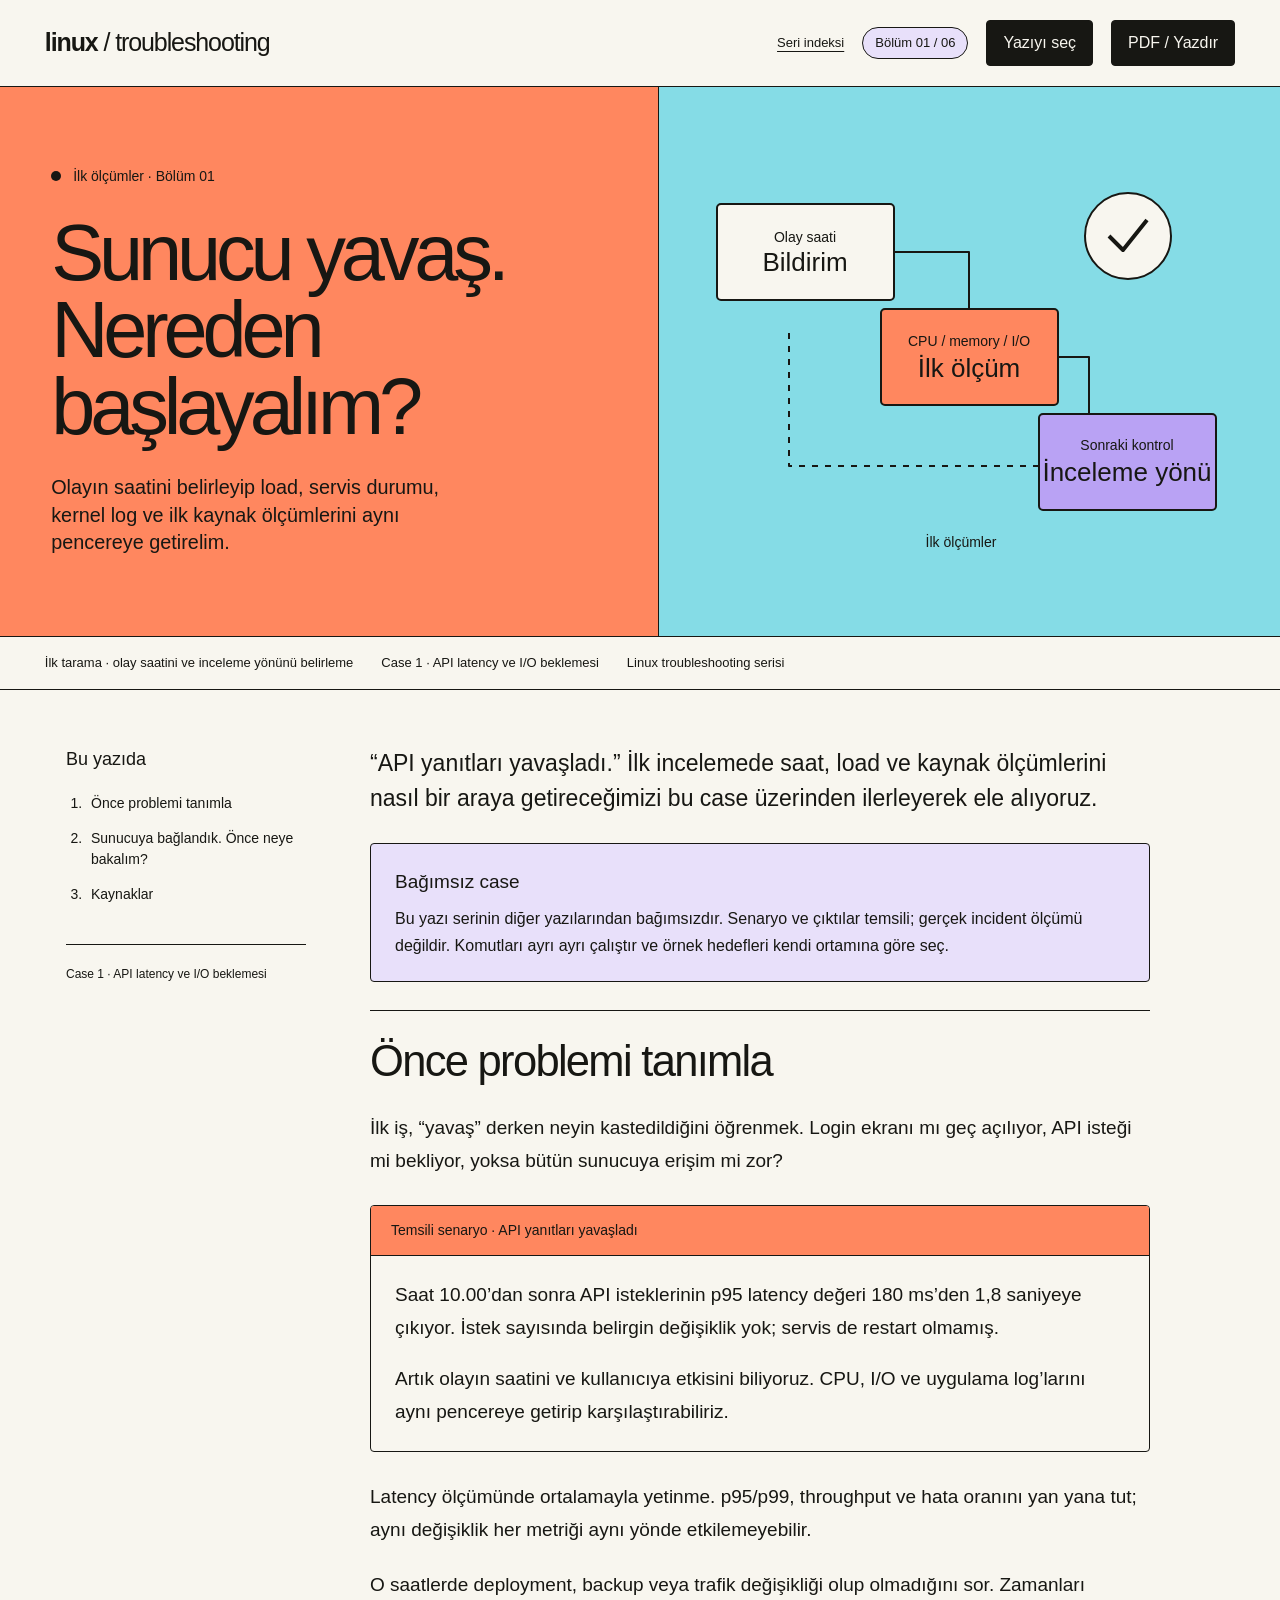
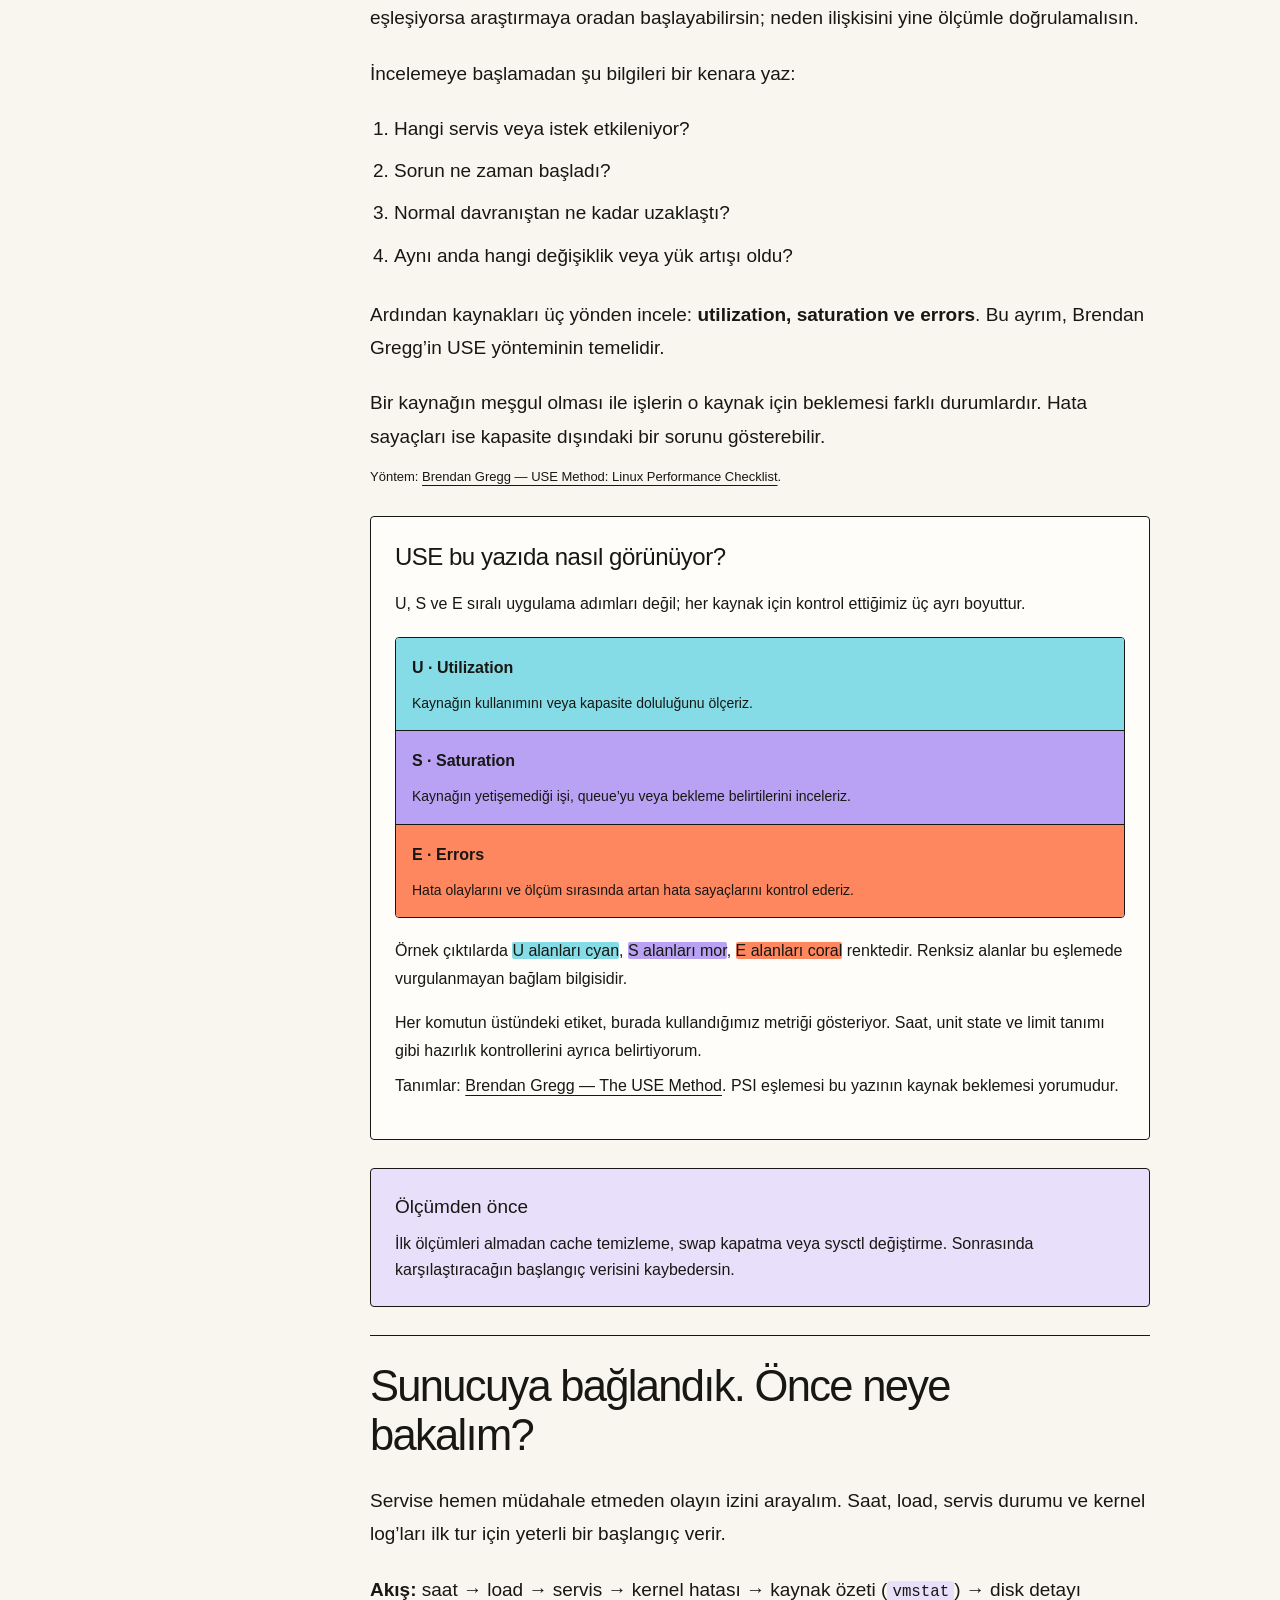
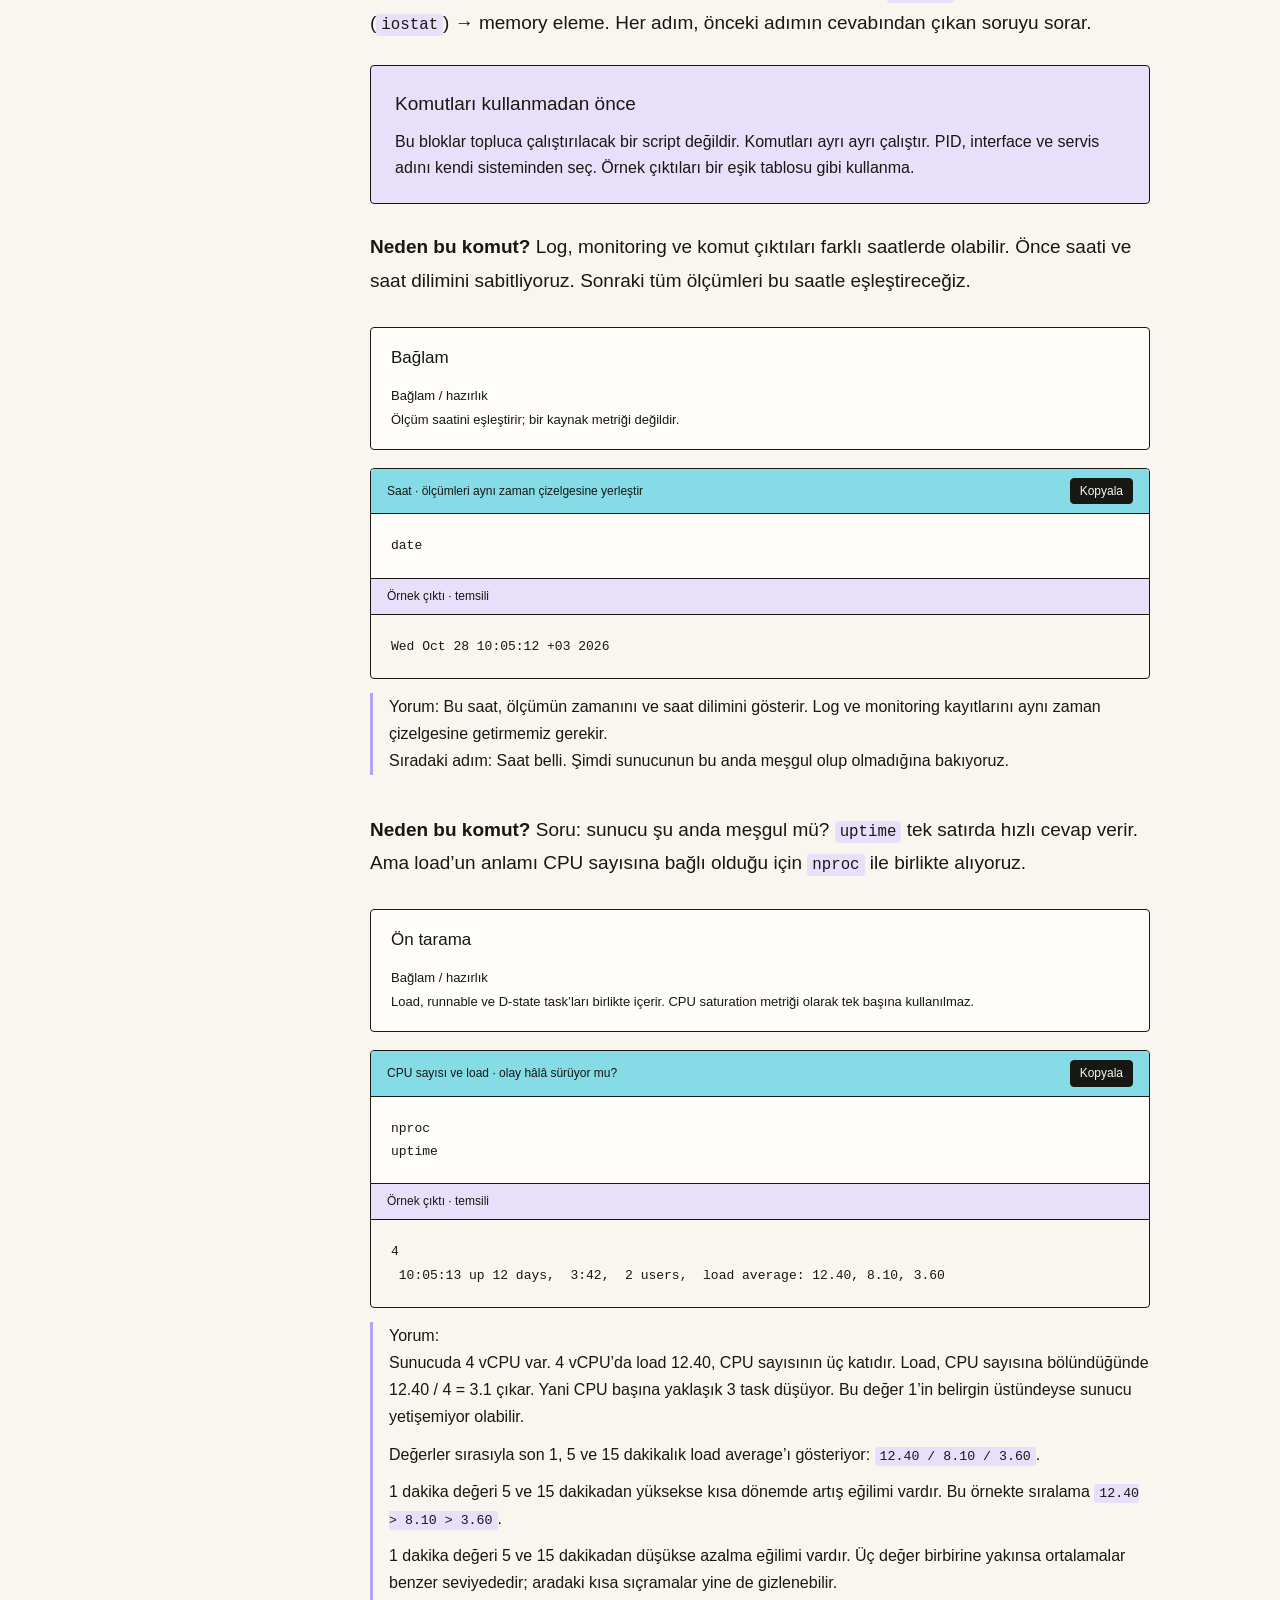
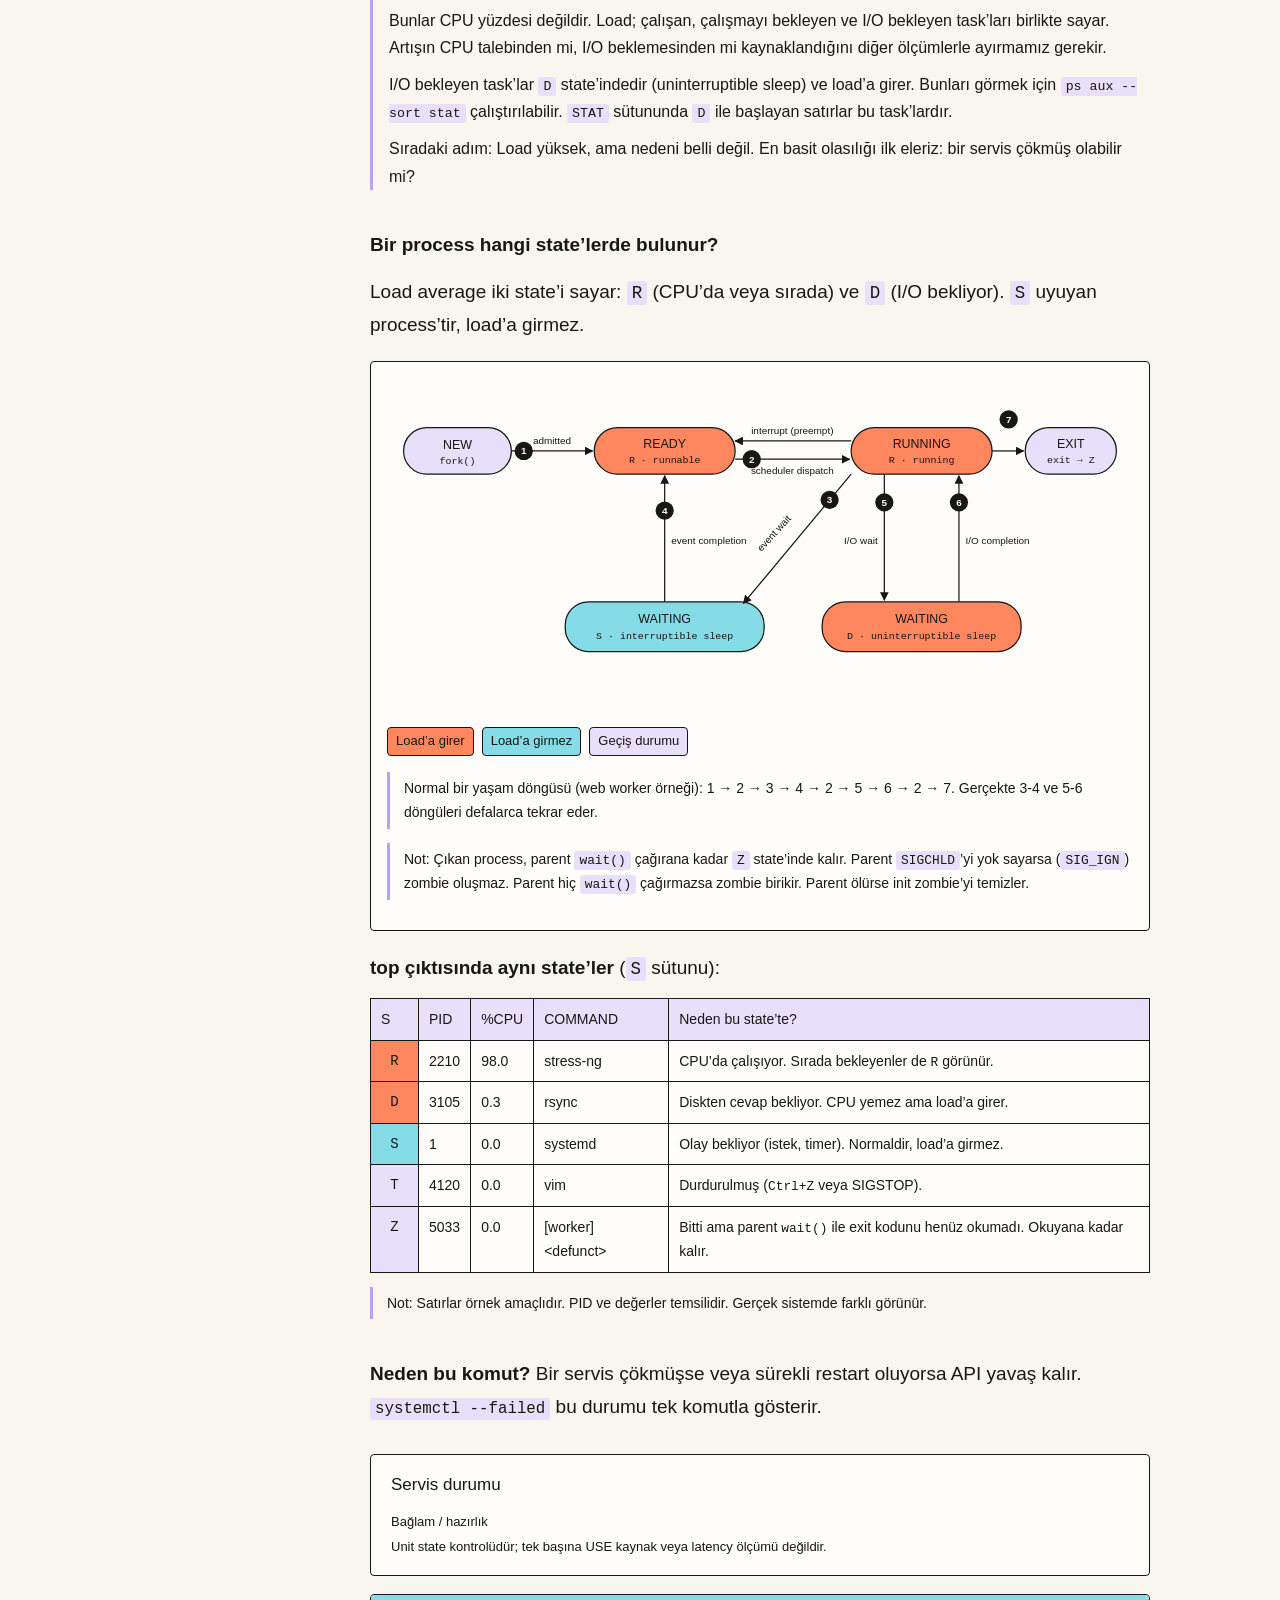
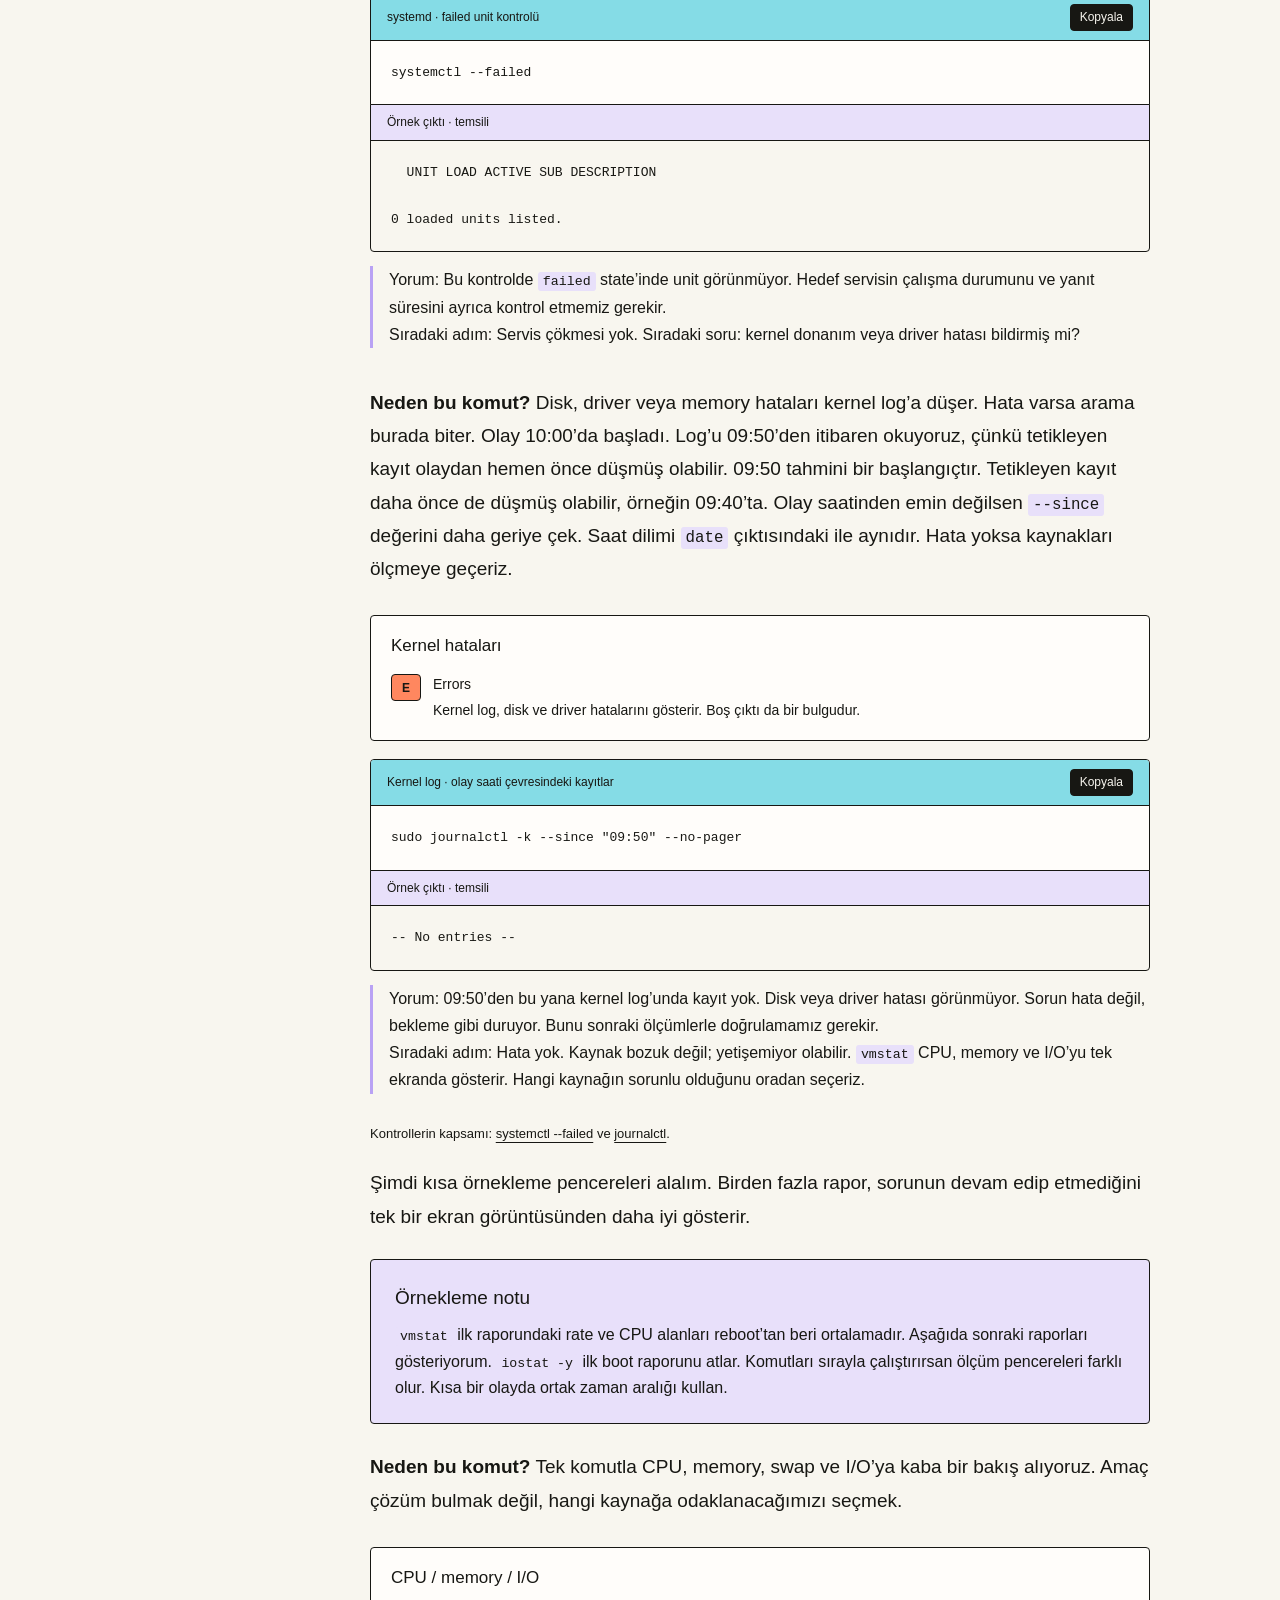
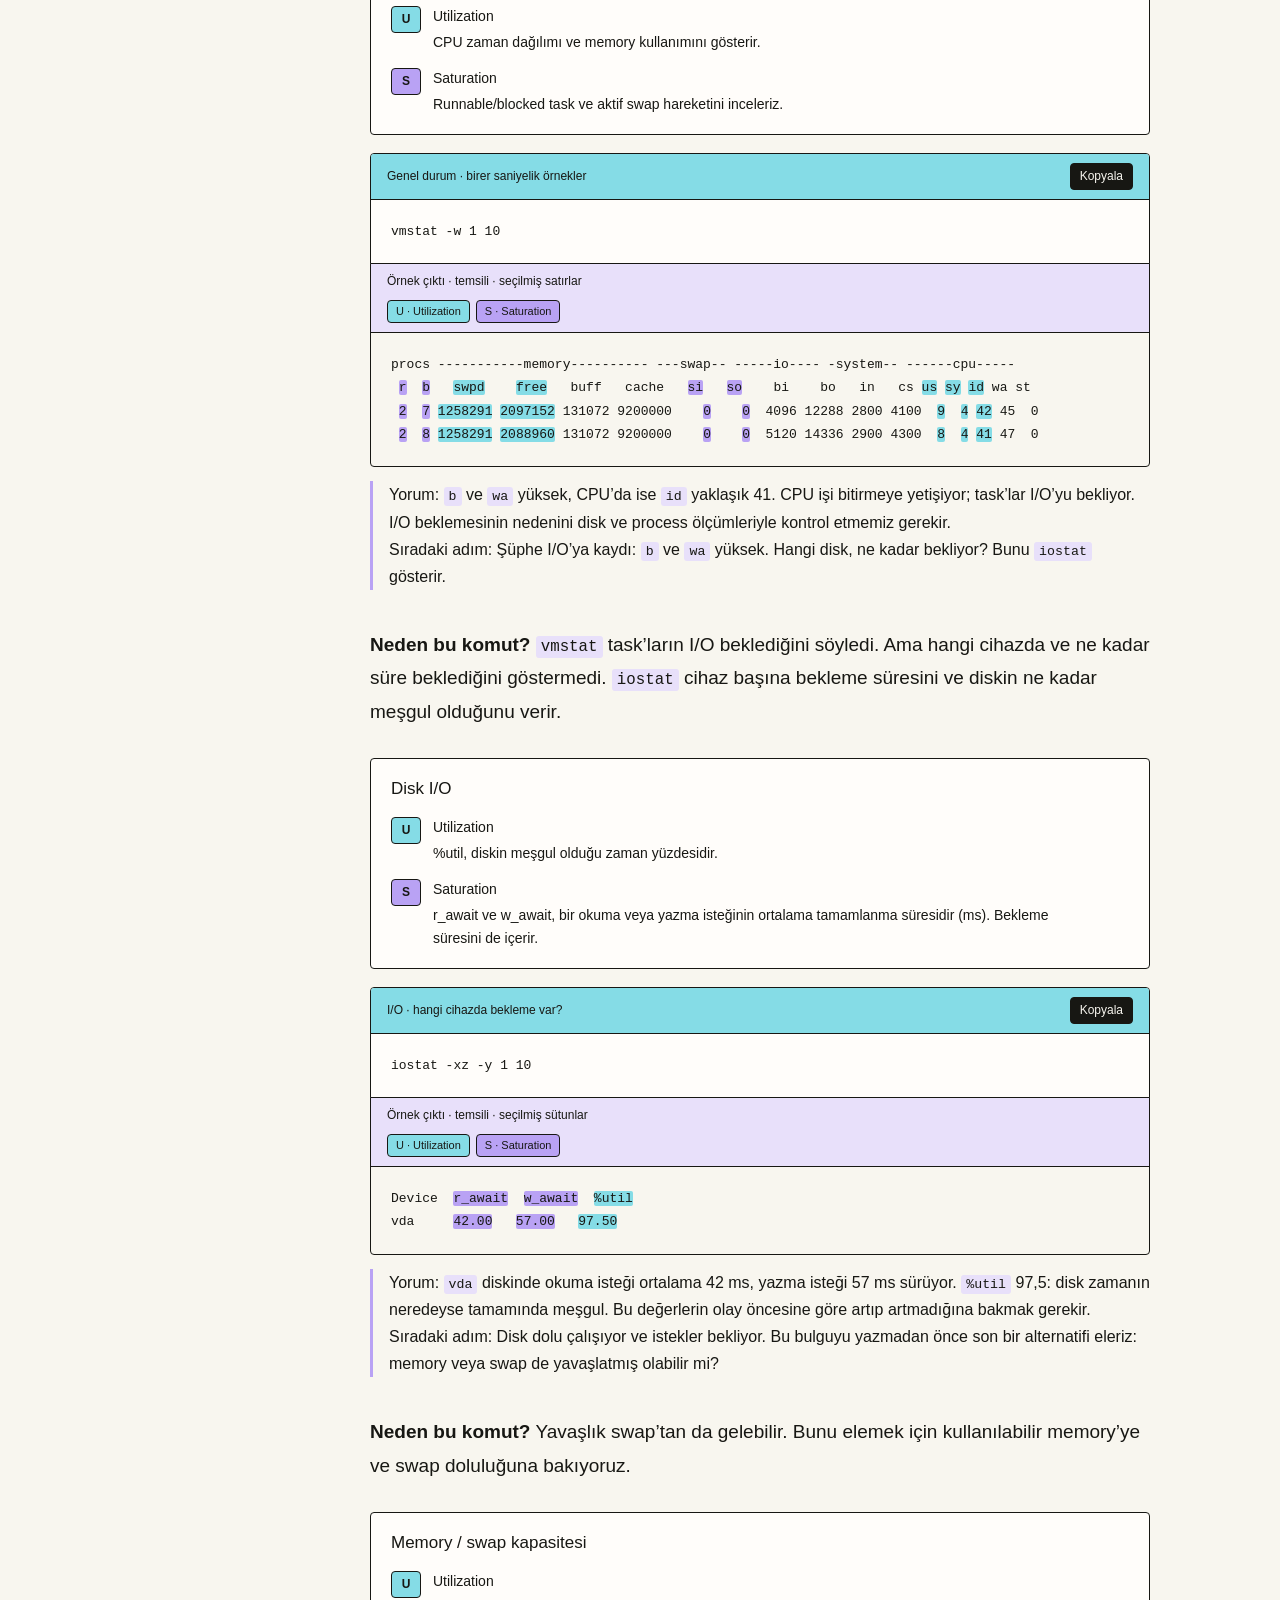
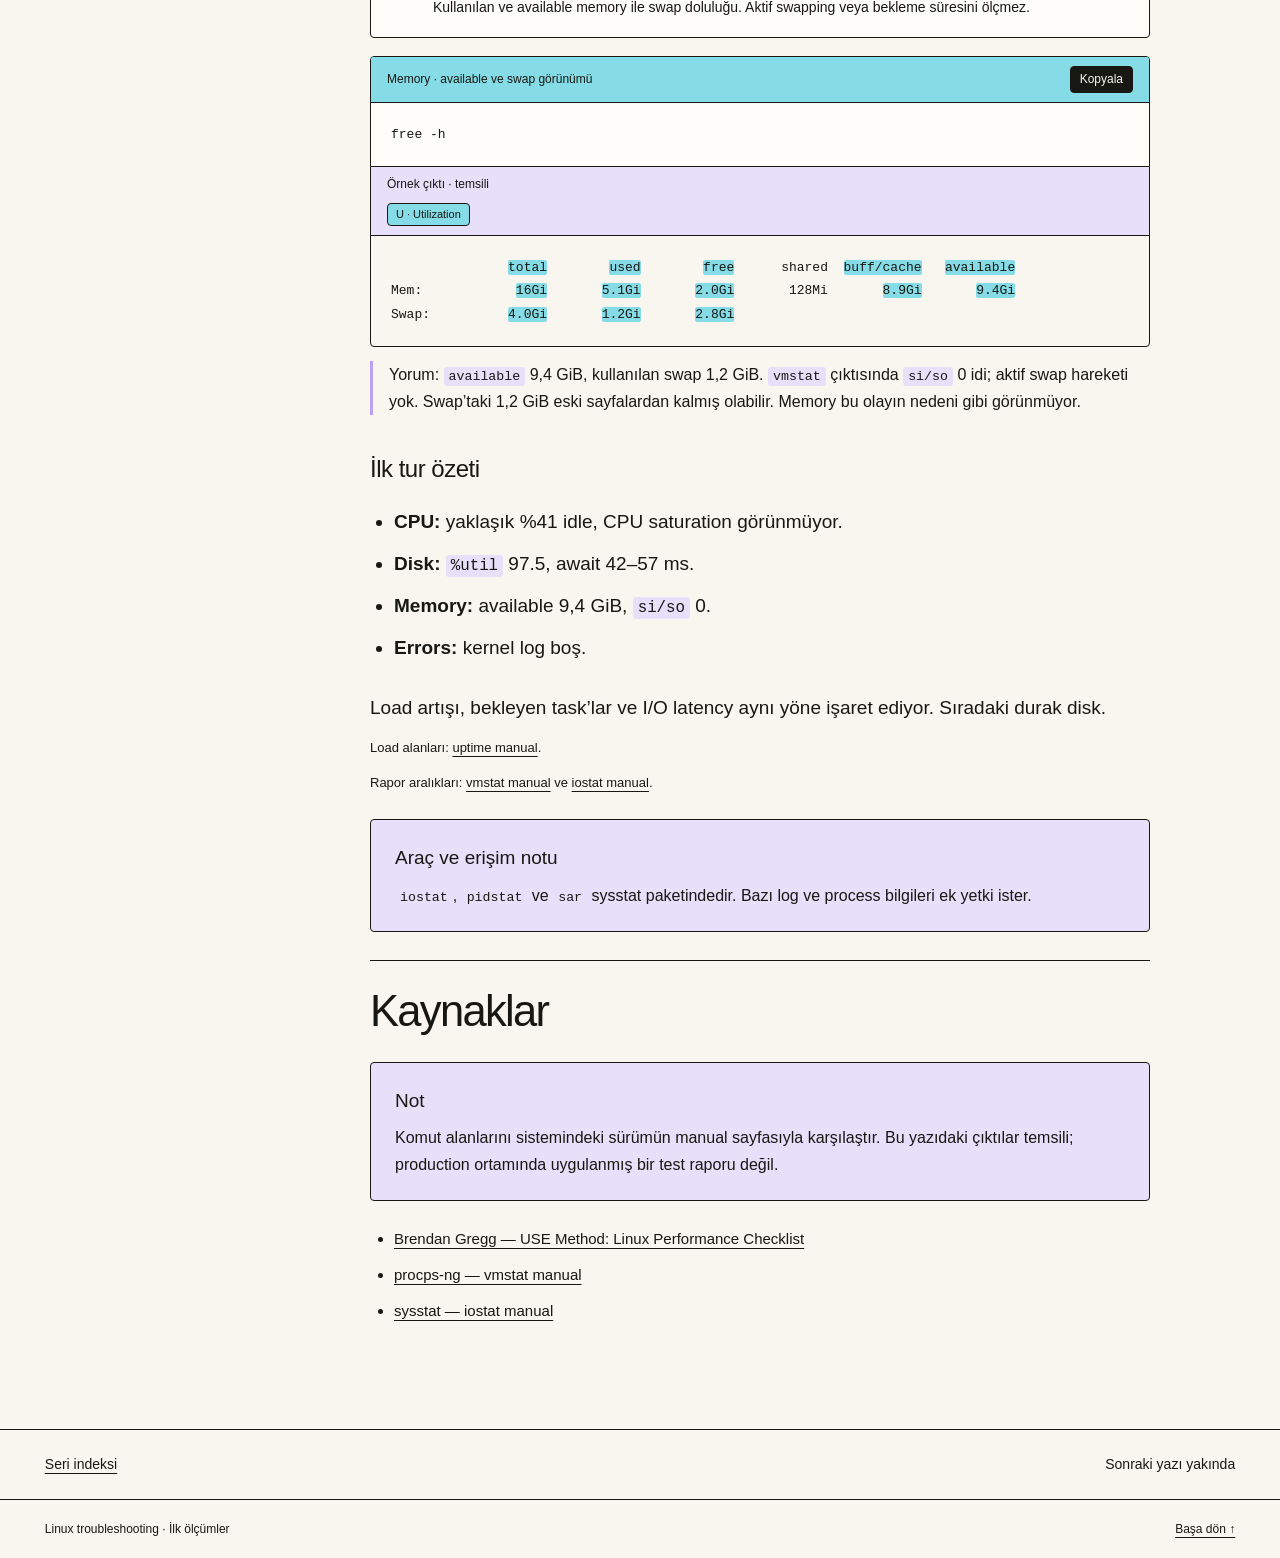
==== commit 2cc529f4: "Add load per CPU, D state note and process state diagram to 01" ====
--- a/01-ilk-olcumler.html
+++ b/01-ilk-olcumler.html
@@ -39,6 +39,22 @@
 .series-top{display:flex;gap:18px;align-items:center;flex-wrap:wrap}.series-top a{font-size:13px}.series-position{font-size:12px}.series-bottom{display:flex;justify-content:space-between;gap:18px;flex-wrap:wrap;padding:24px 3.5vw;border-top:var(--line);font-size:14px}.series-cards{display:grid;grid-template-columns:repeat(2,minmax(0,1fr));gap:22px;max-width:1220px;margin:auto;padding:40px 36px}.series-card{display:flex;flex-direction:column;border:var(--line);border-radius:4px;padding:26px;background:var(--surface);text-decoration:none;min-width:0}.series-card:hover{background:var(--soft)}.series-card .number{font:14px var(--mono);margin-bottom:24px}.series-card h2{font-size:32px;line-height:1.15;letter-spacing:-1px;margin:0 0 15px}.series-card p{font-size:16px;line-height:1.65;max-width:48ch}.series-card .case-name{margin-top:24px;padding-top:14px;border-top:1px solid var(--ink);font-size:13px}.post-intro{font-size:23px;line-height:1.55;margin-bottom:28px}.series-overview{max-width:1220px;margin:auto;padding:30px 36px;font-size:18px;line-height:1.7}.series-card:nth-child(3n+1) .number{color:var(--ink);background:var(--coral);align-self:start;padding:4px 10px;border:var(--line);border-radius:4px}.series-card:nth-child(3n+2) .number{background:var(--cyan);align-self:start;padding:4px 10px;border:var(--line);border-radius:4px}.series-card:nth-child(3n) .number{background:var(--purple);align-self:start;padding:4px 10px;border:var(--line);border-radius:4px}
 @media(max-width:700px){.series-cards{grid-template-columns:1fr;padding:24px}.series-card h2{font-size:29px}.series-top{gap:10px}.series-overview{padding:24px}.series-bottom{padding:24px}.post-intro{font-size:21px}}
 @media print{.series-top,.series-bottom{display:none!important}}
+
+/* Process state diagram and sample top rows, scoped to .ps. */
+.ps{margin:30px 0 38px}.ps p{margin:0 0 14px}.ps code{font-family:var(--mono);font-size:.92em}
+.ps .fig{border:var(--line);border-radius:4px;background:var(--surface);padding:16px;margin:20px 0}
+.ps svg{width:100%;height:auto;display:block}.ps svg text{font-family:var(--sans);fill:var(--ink)}
+.ps .node{fill:var(--surface);stroke:var(--ink);stroke-width:1.5}.ps .n-load{fill:var(--coral)}.ps .n-idle{fill:var(--cyan)}.ps .n-other{fill:var(--soft)}
+.ps .edge{fill:none;stroke:var(--ink);stroke-width:1.5;marker-end:url(#ps-arr)}
+.ps .lbl{font-size:12px}.ps .big{font-size:15px}.ps .tag{font-size:12px;font-family:var(--mono)}
+.ps table{width:100%;border-collapse:collapse;border:var(--line);background:var(--surface);font-size:14px}
+.ps th,.ps td{border:var(--line);padding:8px 10px;text-align:left;vertical-align:top}.ps th{background:var(--soft);font-weight:400}
+.ps td.s{font-family:var(--mono);text-align:center;width:48px}
+.ps tr.load td.s{background:var(--coral)}.ps tr.idle td.s{background:var(--cyan)}.ps tr.other td.s{background:var(--soft)}
+.ps .note{border-left:3px solid var(--purple);padding:4px 0 4px 14px;font-size:14px;margin-top:14px}
+.ps .key span{display:inline-block;border:var(--line);border-radius:4px;padding:2px 8px;margin:0 8px 6px 0;font-size:13px}
+.ps .step circle{fill:var(--ink)}.ps .step text{fill:var(--paper);font-size:12px;font-weight:700}
+@media(max-width:700px){.ps .fig{padding:10px}.ps table{font-size:12px}.ps th,.ps td{padding:6px}}
 </style>
 </head>
 <body><header><div class="brand">linux<span> / troubleshooting</span></div><div class="series-top"><a href="index.html">Seri indeksi</a><span class="draft">Bölüm 01 / 06</span><button id="select-article" type="button">Yazıyı seç</button><button id="print" type="button">PDF / Yazdır</button></div></header><div class="hero"><div class="hero-copy"><p class="kicker">İlk ölçümler · Bölüm 01</p><h1>Sunucu yavaş.<br>Nereden başlayalım?</h1><p class="subtitle">Olayın saatini belirleyip load, servis durumu, kernel log ve ilk kaynak ölçümlerini aynı pencereye getirelim.</p></div><div class="hero-art"><svg viewBox="0 0 560 440" role="img" aria-labelledby="cover-title cover-desc"><title id="cover-title">İlk ölçümler</title><desc id="cover-desc">Akış: Bildirim, İlk ölçüm, İnceleme yönü.</desc><g stroke="#171713" stroke-width="2" stroke-linejoin="round"><path d="M165 110H280V215H400V320" fill="none"/><rect x="28" y="62" width="177" height="96" rx="4" fill="#f8f6ef"/><rect x="192" y="167" width="177" height="96" rx="4" fill="#ff875f"/><rect x="350" y="272" width="177" height="96" rx="4" fill="#b9a2f4"/><path d="M350 324H100V190" fill="none" stroke-dasharray="6 7"/><circle cx="439" cy="94" r="43" fill="#f8f6ef"/><path d="M420 94L434 108L458 78" fill="none" stroke-width="4"/></g><g fill="#171713" font-family="Arial,Helvetica,sans-serif" text-anchor="middle"><text x="116" y="100" font-size="14">Olay saati</text><text x="116" y="129" font-size="26">Bildirim</text><text x="280" y="204" font-size="14">CPU / memory / I/O</text><text x="280" y="235" font-size="26">İlk ölçüm</text><text x="438" y="308" font-size="14">Sonraki kontrol</text><text x="438" y="339" font-size="26">İnceleme yönü</text><text x="272" y="405" font-size="14">İlk ölçümler</text></g></svg></div></div><div class="strip"><span>İlk tarama · olay saatini ve inceleme yönünü belirleme</span><span>Case 1 · API latency ve I/O beklemesi</span><span>Linux troubleshooting serisi</span></div><main class="layout"><nav class="contents" aria-label="İçindekiler"><strong>Bu yazıda</strong><ol><li><a href="#problem">Önce problemi tanımla</a></li><li><a href="#ilk-bakis">Sunucuya bağlandık. Önce neye bakalım?</a></li><li><a href="#kaynaklar">Kaynaklar</a></li></ol><p class="reading-note">Case 1 · API latency ve I/O beklemesi</p></nav><article class="article" id="yazi" aria-label="İlk ölçümler"><p class="post-intro">“API yanıtları yavaşladı.” İlk incelemede saat, load ve kaynak ölçümlerini nasıl bir araya getireceğimizi bu case üzerinden ilerleyerek ele alıyoruz.</p><aside class="callout editorial-note" role="note"><strong>Bağımsız case</strong><p>Bu yazı serinin diğer yazılarından bağımsızdır. Senaryo ve çıktılar temsili; gerçek incident ölçümü değildir. Komutları ayrı ayrı çalıştır ve örnek hedefleri kendi ortamına göre seç.</p></aside><section id="problem"><h2>Önce problemi tanımla</h2>
@@ -53,7 +69,55 @@
 <aside class="callout editorial-note" role="note"><strong>Ölçümden önce</strong><p>İlk ölçümleri almadan cache temizleme, swap kapatma veya sysctl değiştirme. Sonrasında karşılaştıracağın başlangıç verisini kaybedersin.</p></aside>
 </section><section id="ilk-bakis"><h2>Sunucuya bağlandık. Önce neye bakalım?</h2><p>Servise hemen müdahale etmeden olayın izini arayalım. Saat, load, servis durumu ve kernel log’ları ilk tur için yeterli bir başlangıç verir.</p><p><strong>Akış:</strong> saat → load → servis → kernel hatası → kaynak özeti (<code>vmstat</code>) → disk detayı (<code>iostat</code>) → memory eleme. Her adım, önceki adımın cevabından çıkan soruyu sorar.</p><aside class="callout editorial-note" role="note"><strong>Komutları kullanmadan önce</strong><p>Bu bloklar topluca çalıştırılacak bir script değildir. Komutları ayrı ayrı çalıştır. PID, interface ve servis adını kendi sisteminden seç. Örnek çıktıları bir eşik tablosu gibi kullanma.</p></aside><p><strong>Neden bu komut?</strong> Log, monitoring ve komut çıktıları farklı saatlerde olabilir. Önce saati ve saat dilimini sabitliyoruz. Sonraki tüm ölçümleri bu saatle eşleştireceğiz.</p><div class="command-example" data-use="context"><div class="use-mapping"><div class="use-resource">Bağlam</div><div class="use-context-row"><strong>Bağlam / hazırlık</strong><p>Ölçüm saatini eşleştirir; bir kaynak metriği değildir.</p></div></div><div class="code-block" data-kind="command"><div class="code-label"><span>Saat · ölçümleri aynı zaman çizelgesine yerleştir</span><button type="button" data-copy>Kopyala</button></div><pre><code>date</code></pre></div><div class="code-block output" data-kind="example-output"><div class="code-label"><span>Örnek çıktı · temsili</span></div><pre><code>Wed Oct 28 10:05:12 +03 2026</code></pre></div><p class="example-read"><strong>Yorum:</strong> Bu saat, ölçümün zamanını ve saat dilimini gösterir. Log ve monitoring kayıtlarını aynı zaman çizelgesine getirmemiz gerekir.<span class="load-reading"><strong>Sıradaki adım:</strong> Saat belli. Şimdi sunucunun bu anda meşgul olup olmadığına bakıyoruz.</span></p></div><p><strong>Neden bu komut?</strong> Soru: sunucu şu anda meşgul mü? <code>uptime</code> tek satırda hızlı cevap verir. Ama load’un anlamı CPU sayısına bağlı olduğu için <code>nproc</code> ile birlikte alıyoruz.</p><div class="command-example" data-use="context"><div class="use-mapping"><div class="use-resource">Ön tarama</div><div class="use-context-row"><strong>Bağlam / hazırlık</strong><p>Load, runnable ve D-state task’ları birlikte içerir. CPU saturation metriği olarak tek başına kullanılmaz.</p></div></div><div class="code-block" data-kind="command"><div class="code-label"><span>CPU sayısı ve load · olay hâlâ sürüyor mu?</span><button type="button" data-copy>Kopyala</button></div><pre><code>nproc
 uptime</code></pre></div><div class="code-block output" data-kind="example-output"><div class="code-label"><span>Örnek çıktı · temsili</span></div><pre><code>4
- 10:05:13 up 12 days,  3:42,  2 users,  load average: 12.40, 8.10, 3.60</code></pre></div><p class="example-read"><strong>Yorum:</strong> <span class="load-reading">Sunucuda <strong>4 vCPU</strong> var. 4 vCPU’da load 12.40, CPU sayısının üç katıdır.</span><span class="load-reading">Değerler sırasıyla son <strong>1, 5 ve 15 dakikalık</strong> load average’ı gösterir: <code>12.40 / 8.10 / 3.60</code>.</span><span class="load-reading">1 dakika değeri 5 ve 15 dakikadan yüksekse kısa dönemde artış eğilimi vardır. Bu örnekte sıralama <code>12.40 &gt; 8.10 &gt; 3.60</code>.</span><span class="load-reading">1 dakika değeri 5 ve 15 dakikadan düşükse azalma eğilimi vardır. Üç değer birbirine yakınsa ortalamalar benzer seviyededir; aradaki kısa sıçramalar yine de gizlenebilir.</span><span class="load-reading">Bunlar CPU yüzdesi değildir. Load; çalışan, çalışmayı bekleyen ve I/O bekleyen task’ları birlikte sayar. Artışın CPU talebinden mi, I/O beklemesinden mi kaynaklandığını diğer ölçümlerle ayırmamız gerekir.</span><span class="load-reading"><strong>Sıradaki adım:</strong> Load yüksek, ama nedeni belli değil. En basit olasılığı ilk eleriz: bir servis çökmüş olabilir mi?</span></p></div><p><strong>Neden bu komut?</strong> Bir servis çökmüşse veya sürekli restart oluyorsa API yavaş kalır. <code>systemctl --failed</code> bu durumu tek komutla gösterir.</p><div class="command-example" data-use="context"><div class="use-mapping"><div class="use-resource">Servis durumu</div><div class="use-context-row"><strong>Bağlam / hazırlık</strong><p>Unit state kontrolüdür; tek başına USE kaynak veya latency ölçümü değildir.</p></div></div><div class="code-block" data-kind="command"><div class="code-label"><span>systemd · failed unit kontrolü</span><button type="button" data-copy>Kopyala</button></div><pre><code>systemctl --failed</code></pre></div><div class="code-block output" data-kind="example-output"><div class="code-label"><span>Örnek çıktı · temsili</span></div><pre><code>  UNIT LOAD ACTIVE SUB DESCRIPTION
+ 10:05:13 up 12 days,  3:42,  2 users,  load average: 12.40, 8.10, 3.60</code></pre></div><p class="example-read"><strong>Yorum:</strong> <span class="load-reading">Sunucuda <strong>4 vCPU</strong> var. 4 vCPU’da load 12.40, CPU sayısının üç katıdır. Load, CPU sayısına bölündüğünde 12.40 / 4 = 3.1 çıkar. Yani CPU başına yaklaşık 3 task düşüyor. Bu değer 1’in belirgin üstündeyse sunucu yetişemiyor olabilir.</span><span class="load-reading">Değerler sırasıyla son <strong>1, 5 ve 15 dakikalık</strong> load average’ı gösteriyor: <code>12.40 / 8.10 / 3.60</code>.</span><span class="load-reading">1 dakika değeri 5 ve 15 dakikadan yüksekse kısa dönemde artış eğilimi vardır. Bu örnekte sıralama <code>12.40 &gt; 8.10 &gt; 3.60</code>.</span><span class="load-reading">1 dakika değeri 5 ve 15 dakikadan düşükse azalma eğilimi vardır. Üç değer birbirine yakınsa ortalamalar benzer seviyededir; aradaki kısa sıçramalar yine de gizlenebilir.</span><span class="load-reading">Bunlar CPU yüzdesi değildir. Load; çalışan, çalışmayı bekleyen ve I/O bekleyen task’ları birlikte sayar. Artışın CPU talebinden mi, I/O beklemesinden mi kaynaklandığını diğer ölçümlerle ayırmamız gerekir.</span><span class="load-reading">I/O bekleyen task’lar <code>D</code> state’indedir (uninterruptible sleep) ve load’a girer. Bunları görmek için <code>ps aux --sort stat</code> çalıştırılabilir. <code>STAT</code> sütununda <code>D</code> ile başlayan satırlar bu task’lardır.</span><span class="load-reading"><strong>Sıradaki adım:</strong> Load yüksek, ama nedeni belli değil. En basit olasılığı ilk eleriz: bir servis çökmüş olabilir mi?</span></p></div><div class="ps">
+<p><strong>Bir process hangi state’lerde bulunur?</strong></p>
+<p>Load average iki state’i sayar: <code>R</code> (CPU’da veya sırada) ve <code>D</code> (I/O bekliyor). <code>S</code> uyuyan process’tir, load’a girmez.</p>
+
+<div class="fig">
+<svg viewBox="0 0 900 400" role="img" aria-label="Linux process state diyagramı">
+<defs><marker id="ps-arr" viewBox="0 0 10 10" refX="9" refY="5" markerWidth="7" markerHeight="7" orient="auto-start-reverse"><path d="M0 0L10 5L0 10z" fill="#171713"/></marker></defs>
+
+<!-- nodes -->
+<rect class="node n-other" x="20" y="60" width="130" height="56" rx="28"/><text class="big" x="85" y="86" text-anchor="middle">NEW</text><text class="tag" x="85" y="104" text-anchor="middle">fork()</text>
+
+<rect class="node n-load" x="250" y="60" width="170" height="56" rx="28"/><text class="big" x="335" y="84" text-anchor="middle">READY</text><text class="tag" x="335" y="103" text-anchor="middle">R · runnable</text>
+
+<rect class="node n-load" x="560" y="60" width="170" height="56" rx="28"/><text class="big" x="645" y="84" text-anchor="middle">RUNNING</text><text class="tag" x="645" y="103" text-anchor="middle">R · running</text>
+
+<rect class="node n-other" x="770" y="60" width="110" height="56" rx="28"/><text class="big" x="825" y="84" text-anchor="middle">EXIT</text><text class="tag" x="825" y="103" text-anchor="middle">exit → Z</text>
+
+<rect class="node n-idle" x="215" y="270" width="240" height="60" rx="28"/><text class="big" x="335" y="296" text-anchor="middle">WAITING</text><text class="tag" x="335" y="315" text-anchor="middle">S · interruptible sleep</text>
+
+<rect class="node n-load" x="525" y="270" width="240" height="60" rx="28"/><text class="big" x="645" y="296" text-anchor="middle">WAITING</text><text class="tag" x="645" y="315" text-anchor="middle">D · uninterruptible sleep</text>
+
+<!-- edges -->
+<path class="edge" d="M150 88H248"/><text class="lbl" x="199" y="80" text-anchor="middle">admitted</text>
+<path class="edge" d="M420 98H558"/><text class="lbl" x="489" y="116" text-anchor="middle">scheduler dispatch</text>
+<path class="edge" d="M560 76H420"/><text class="lbl" x="489" y="68" text-anchor="middle">interrupt (preempt)</text>
+<path class="edge" d="M730 88H768"/>
+<path class="edge" d="M600 116V268"/><text class="lbl" x="592" y="200" text-anchor="end">I/O wait</text>
+<path class="edge" d="M560 116L430 272" /><text class="lbl" x="470" y="190" text-anchor="middle" transform="rotate(-48 470 190)">event wait</text>
+<path class="edge" d="M335 270V118"/><text class="lbl" x="343" y="200">event completion</text>
+<path class="edge" d="M690 270V118"/><text class="lbl" x="698" y="200">I/O completion</text>
+<g class="step"><circle cx="165" cy="88" r="11"/><text x="165" y="92" text-anchor="middle">1</text></g><g class="step"><circle cx="440" cy="98" r="11"/><text x="440" y="102" text-anchor="middle">2</text></g><g class="step"><circle cx="534" cy="147" r="11"/><text x="534" y="151" text-anchor="middle">3</text></g><g class="step"><circle cx="335" cy="160" r="11"/><text x="335" y="164" text-anchor="middle">4</text></g><g class="step"><circle cx="600" cy="150" r="11"/><text x="600" y="154" text-anchor="middle">5</text></g><g class="step"><circle cx="690" cy="150" r="11"/><text x="690" y="154" text-anchor="middle">6</text></g><g class="step"><circle cx="750" cy="50" r="11"/><text x="750" y="54" text-anchor="middle">7</text></g>
+</svg>
+<p class="key" style="margin:12px 0 0"><span style="background:var(--coral)">Load’a girer</span><span style="background:var(--cyan)">Load’a girmez</span><span style="background:var(--soft)">Geçiş durumu</span></p>
+<p class="note" style="margin-top:10px">Normal bir yaşam döngüsü (web worker örneği): 1 → 2 → 3 → 4 → 2 → 5 → 6 → 2 → 7. Gerçekte 3-4 ve 5-6 döngüleri defalarca tekrar eder.</p>
+<p class="note">Not: Çıkan process, parent <code>wait()</code> çağırana kadar <code>Z</code> state’inde kalır. Parent <code>SIGCHLD</code>’yi yok sayarsa (<code>SIG_IGN</code>) zombie oluşmaz. Parent hiç <code>wait()</code> çağırmazsa zombie birikir. Parent ölürse init zombie’yi temizler.</p>
+</div>
+
+<p><strong>top çıktısında aynı state’ler</strong> (<code>S</code> sütunu):</p>
+<table>
+<tr><th>S</th><th>PID</th><th>%CPU</th><th>COMMAND</th><th>Neden bu state’te?</th></tr>
+<tr class="load"><td class="s">R</td><td>2210</td><td>98.0</td><td>stress-ng</td><td>CPU’da çalışıyor. Sırada bekleyenler de <code>R</code> görünür.</td></tr>
+<tr class="load"><td class="s">D</td><td>3105</td><td>0.3</td><td>rsync</td><td>Diskten cevap bekliyor. CPU yemez ama load’a girer.</td></tr>
+<tr class="idle"><td class="s">S</td><td>1</td><td>0.0</td><td>systemd</td><td>Olay bekliyor (istek, timer). Normaldir, load’a girmez.</td></tr>
+<tr class="other"><td class="s">T</td><td>4120</td><td>0.0</td><td>vim</td><td>Durdurulmuş (<code>Ctrl+Z</code> veya SIGSTOP).</td></tr>
+<tr class="other"><td class="s">Z</td><td>5033</td><td>0.0</td><td>[worker] &lt;defunct&gt;</td><td>Bitti ama parent <code>wait()</code> ile exit kodunu henüz okumadı. Okuyana kadar kalır.</td></tr>
+</table>
+<p class="note">Not: Satırlar örnek amaçlıdır. PID ve değerler temsilidir. Gerçek sistemde farklı görünür.</p>
+</div>
+<p><strong>Neden bu komut?</strong> Bir servis çökmüşse veya sürekli restart oluyorsa API yavaş kalır. <code>systemctl --failed</code> bu durumu tek komutla gösterir.</p><div class="command-example" data-use="context"><div class="use-mapping"><div class="use-resource">Servis durumu</div><div class="use-context-row"><strong>Bağlam / hazırlık</strong><p>Unit state kontrolüdür; tek başına USE kaynak veya latency ölçümü değildir.</p></div></div><div class="code-block" data-kind="command"><div class="code-label"><span>systemd · failed unit kontrolü</span><button type="button" data-copy>Kopyala</button></div><pre><code>systemctl --failed</code></pre></div><div class="code-block output" data-kind="example-output"><div class="code-label"><span>Örnek çıktı · temsili</span></div><pre><code>  UNIT LOAD ACTIVE SUB DESCRIPTION
 
 0 loaded units listed.</code></pre></div><p class="example-read"><strong>Yorum:</strong> Bu kontrolde <code>failed</code> state’inde unit görünmüyor. Hedef servisin çalışma durumunu ve yanıt süresini ayrıca kontrol etmemiz gerekir.<span class="load-reading"><strong>Sıradaki adım:</strong> Servis çökmesi yok. Sıradaki soru: kernel donanım veya driver hatası bildirmiş mi?</span></p></div><p><strong>Neden bu komut?</strong> Disk, driver veya memory hataları kernel log’a düşer. Hata varsa arama burada biter. Olay 10:00’da başladı. Log’u 09:50’den itibaren okuyoruz, çünkü tetikleyen kayıt olaydan hemen önce düşmüş olabilir. 09:50 tahmini bir başlangıçtır. Tetikleyen kayıt daha önce de düşmüş olabilir, örneğin 09:40’ta. Olay saatinden emin değilsen <code>--since</code> değerini daha geriye çek. Saat dilimi <code>date</code> çıktısındaki ile aynıdır. Hata yoksa kaynakları ölçmeye geçeriz.</p><div class="command-example" data-use="E"><div class="use-mapping"><div class="use-resource">Kernel hataları</div><div class="use-item"><span class="use-chip e">E</span><div><strong>Errors</strong><p>Kernel log, disk ve driver hatalarını gösterir. Boş çıktı da bir bulgudur.</p></div></div></div><div class="code-block" data-kind="command"><div class="code-label"><span>Kernel log · olay saati çevresindeki kayıtlar</span><button type="button" data-copy>Kopyala</button></div><pre><code>sudo journalctl -k --since &quot;09:50&quot; --no-pager</code></pre></div><div class="code-block output" data-kind="example-output"><div class="code-label"><span>Örnek çıktı · temsili</span></div><pre><code>-- No entries --</code></pre></div><p class="example-read"><strong>Yorum:</strong> 09:50’den bu yana kernel log’unda kayıt yok. Disk veya driver hatası görünmüyor. Sorun hata değil, bekleme gibi duruyor. Bunu sonraki ölçümlerle doğrulamamız gerekir.<span class="load-reading"><strong>Sıradaki adım:</strong> Hata yok. Kaynak bozuk değil; yetişemiyor olabilir. <code>vmstat</code> CPU, memory ve I/O’yu tek ekranda gösterir. Hangi kaynağın sorunlu olduğunu oradan seçeriz.</span></p></div><p class="citation">Kontrollerin kapsamı: <a href="https://www.freedesktop.org/software/systemd/man/latest/systemctl.html#--failed">systemctl --failed</a> ve <a href="https://man7.org/linux/man-pages/man1/journalctl.1.html">journalctl</a>.</p><p>Şimdi kısa örnekleme pencereleri alalım. Birden fazla rapor, sorunun devam edip etmediğini tek bir ekran görüntüsünden daha iyi gösterir.</p><aside class="callout editorial-note" role="note"><strong>Örnekleme notu</strong><p><code>vmstat</code> ilk raporundaki rate ve CPU alanları reboot’tan beri ortalamadır. Aşağıda sonraki raporları gösteriyorum. <code>iostat -y</code> ilk boot raporunu atlar. Komutları sırayla çalıştırırsan ölçüm pencereleri farklı olur. Kısa bir olayda ortak zaman aralığı kullan.</p></aside><p><strong>Neden bu komut?</strong> Tek komutla CPU, memory, swap ve I/O’ya kaba bir bakış alıyoruz. Amaç çözüm bulmak değil, hangi kaynağa odaklanacağımızı seçmek.</p><div class="command-example" data-use="U S"><div class="use-mapping"><div class="use-resource">CPU / memory / I/O</div><div class="use-item"><span class="use-chip u">U</span><div><strong>Utilization</strong><p>CPU zaman dağılımı ve memory kullanımını gösterir.</p></div></div><div class="use-item"><span class="use-chip s">S</span><div><strong>Saturation</strong><p>Runnable/blocked task ve aktif swap hareketini inceleriz.</p></div></div></div><div class="code-block" data-kind="command"><div class="code-label"><span>Genel durum · birer saniyelik örnekler</span><button type="button" data-copy>Kopyala</button></div><pre><code>vmstat -w 1 10</code></pre></div><div class="code-block output" data-kind="example-output"><div class="code-label"><span>Örnek çıktı · temsili · seçilmiş satırlar</span><span class="output-color-key" aria-label="Çıktıdaki USE renkleri"><span class="use-chip u" title="Utilization">U · Utilization</span><span class="use-chip s" title="Saturation">S · Saturation</span></span></div><pre><code>procs -----------memory---------- ---swap-- -----io---- -system-- ------cpu-----
  <mark class="metric metric-s" data-use="S" title="S · Saturation">r</mark>  <mark class="metric metric-s" data-use="S" title="S · Saturation">b</mark>   <mark class="metric metric-u" data-use="U" title="U · Utilization">swpd</mark>    <mark class="metric metric-u" data-use="U" title="U · Utilization">free</mark>   buff   cache   <mark class="metric metric-s" data-use="S" title="S · Saturation">si</mark>   <mark class="metric metric-s" data-use="S" title="S · Saturation">so</mark>    bi    bo   in   cs <mark class="metric metric-u" data-use="U" title="U · Utilization">us</mark> <mark class="metric metric-u" data-use="U" title="U · Utilization">sy</mark> <mark class="metric metric-u" data-use="U" title="U · Utilization">id</mark> wa st
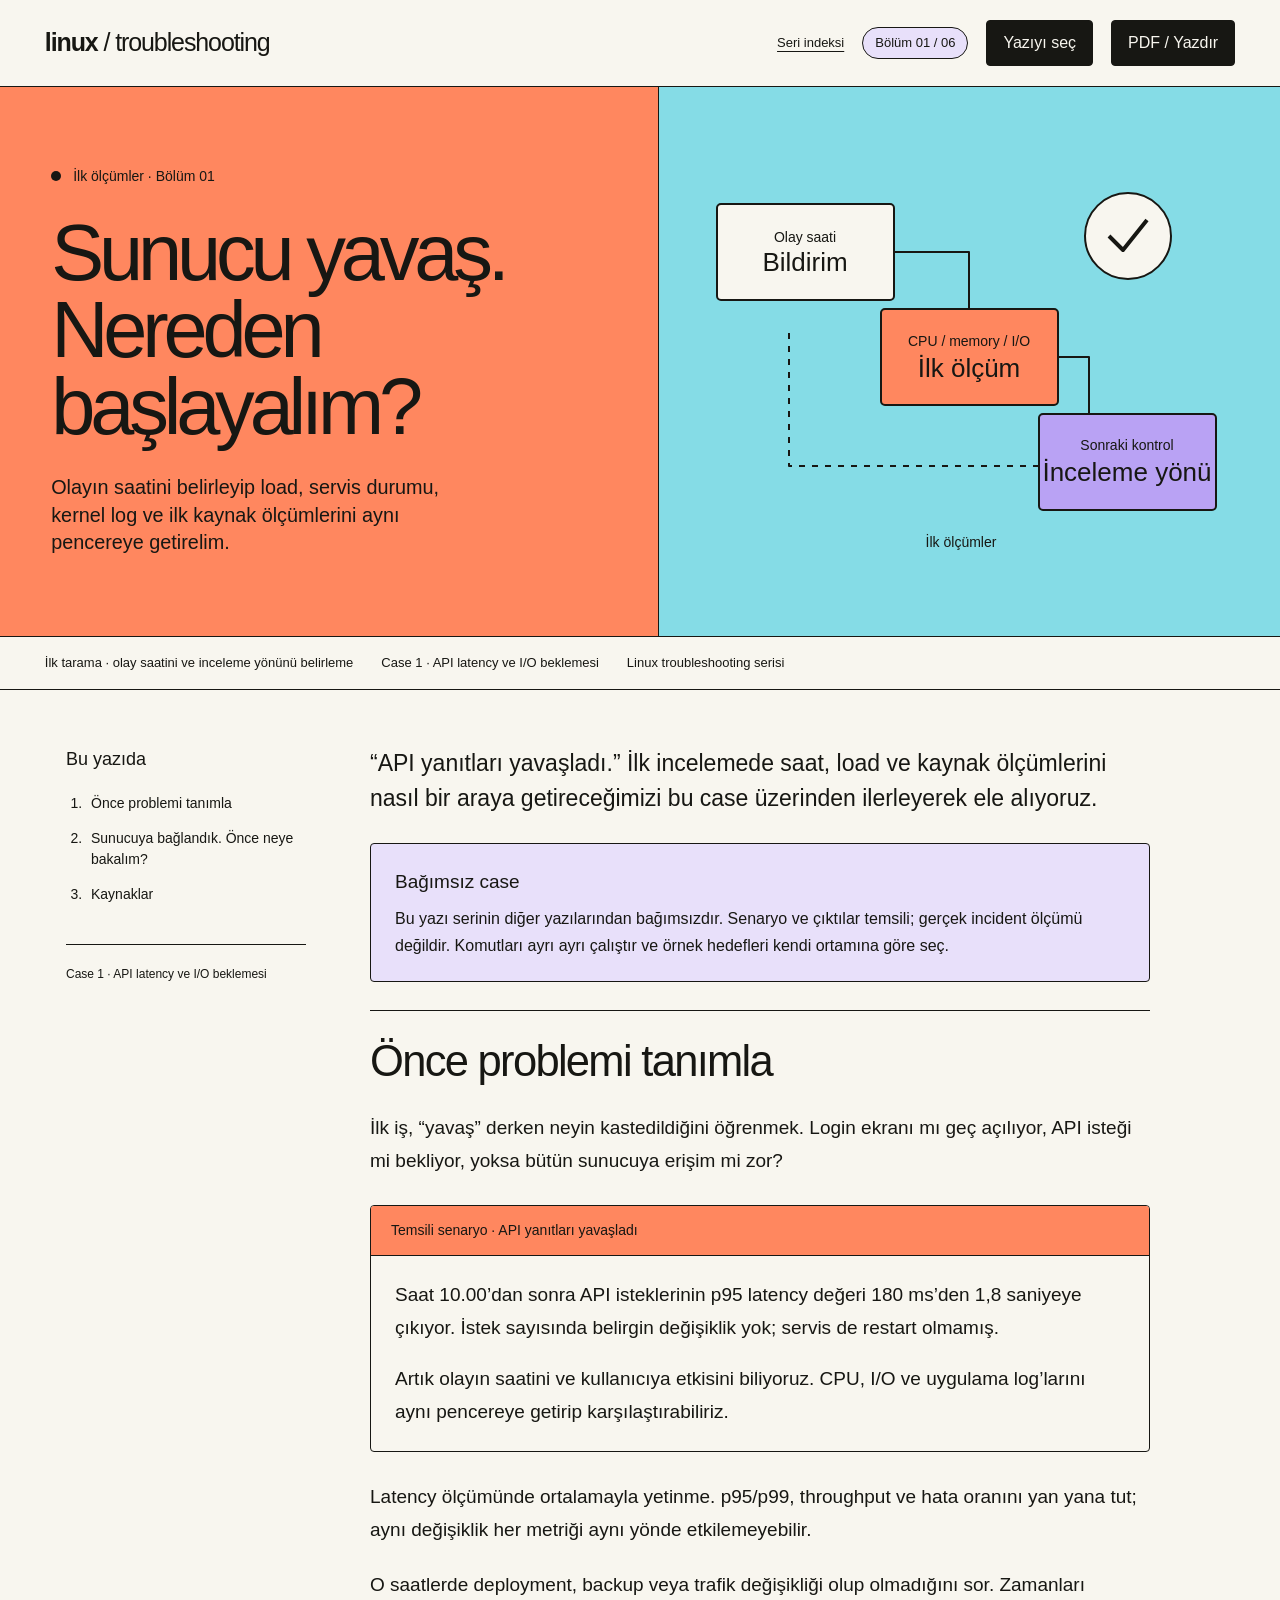
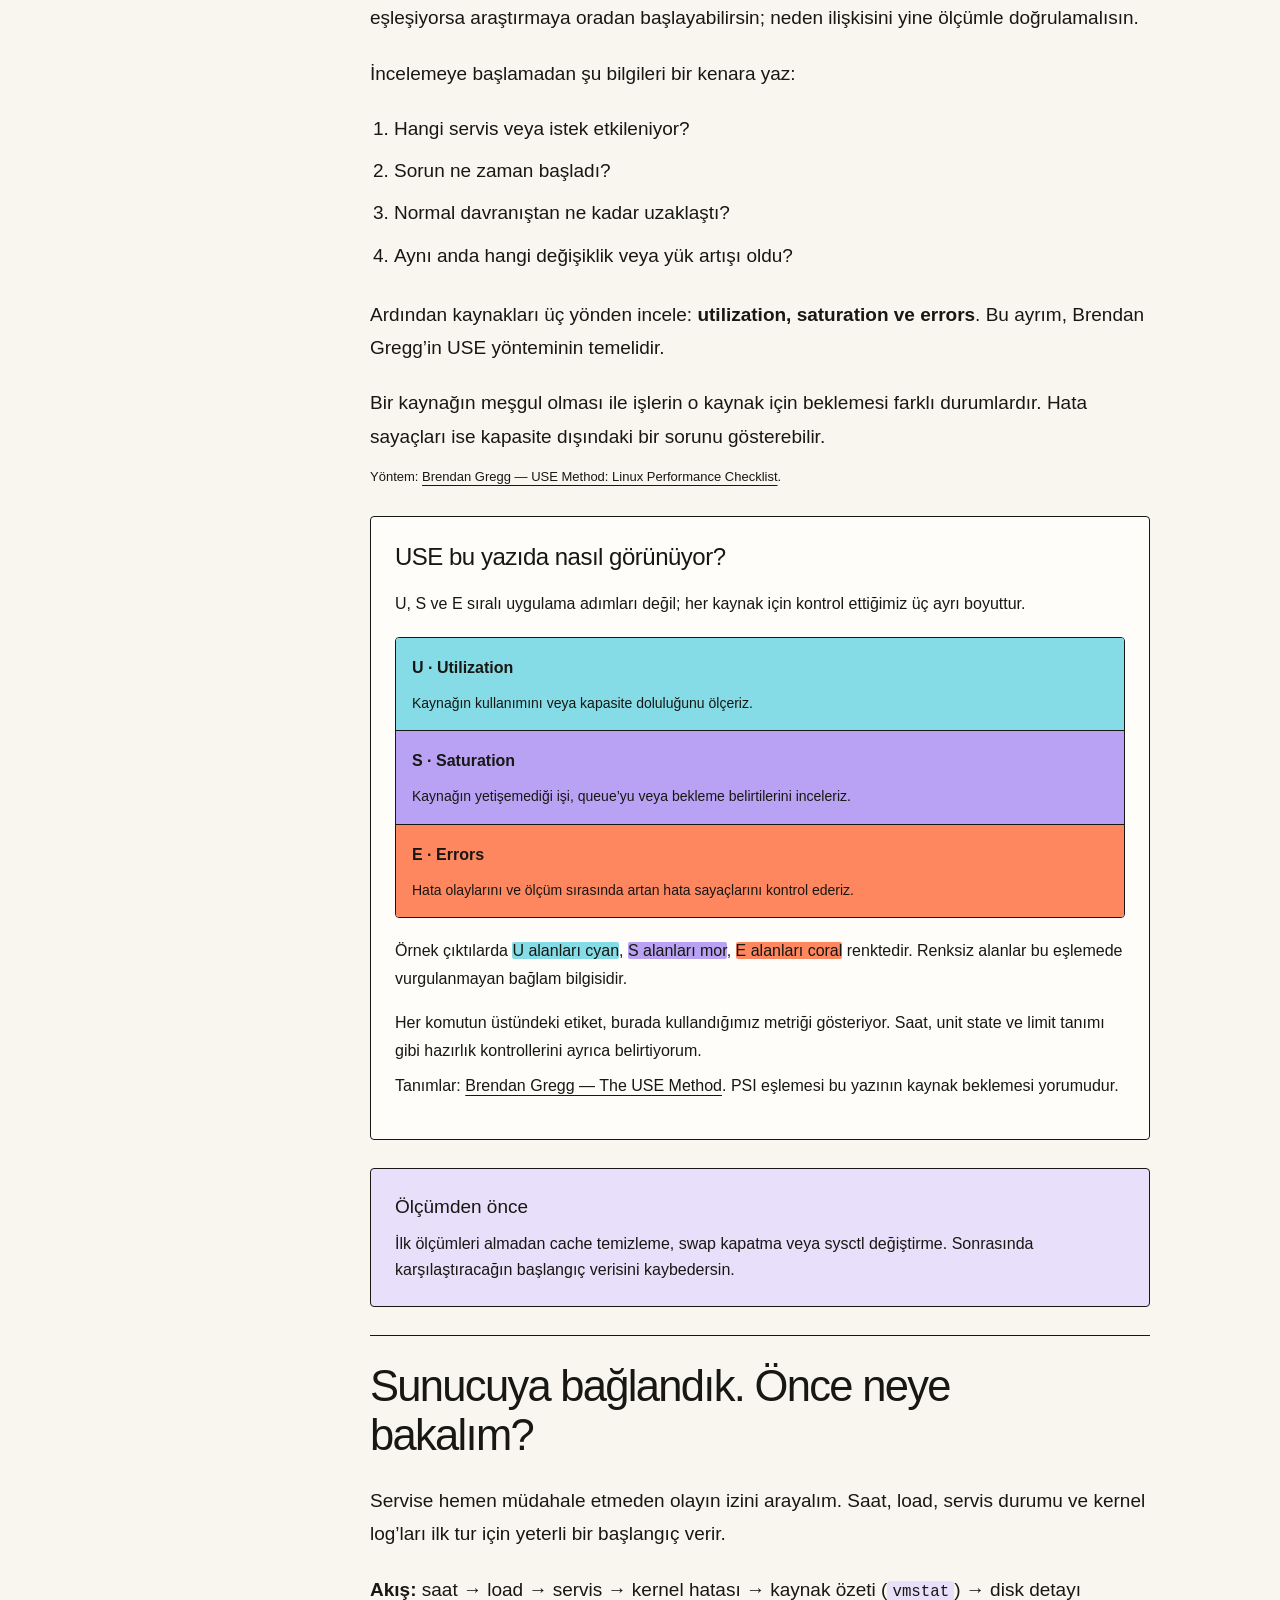
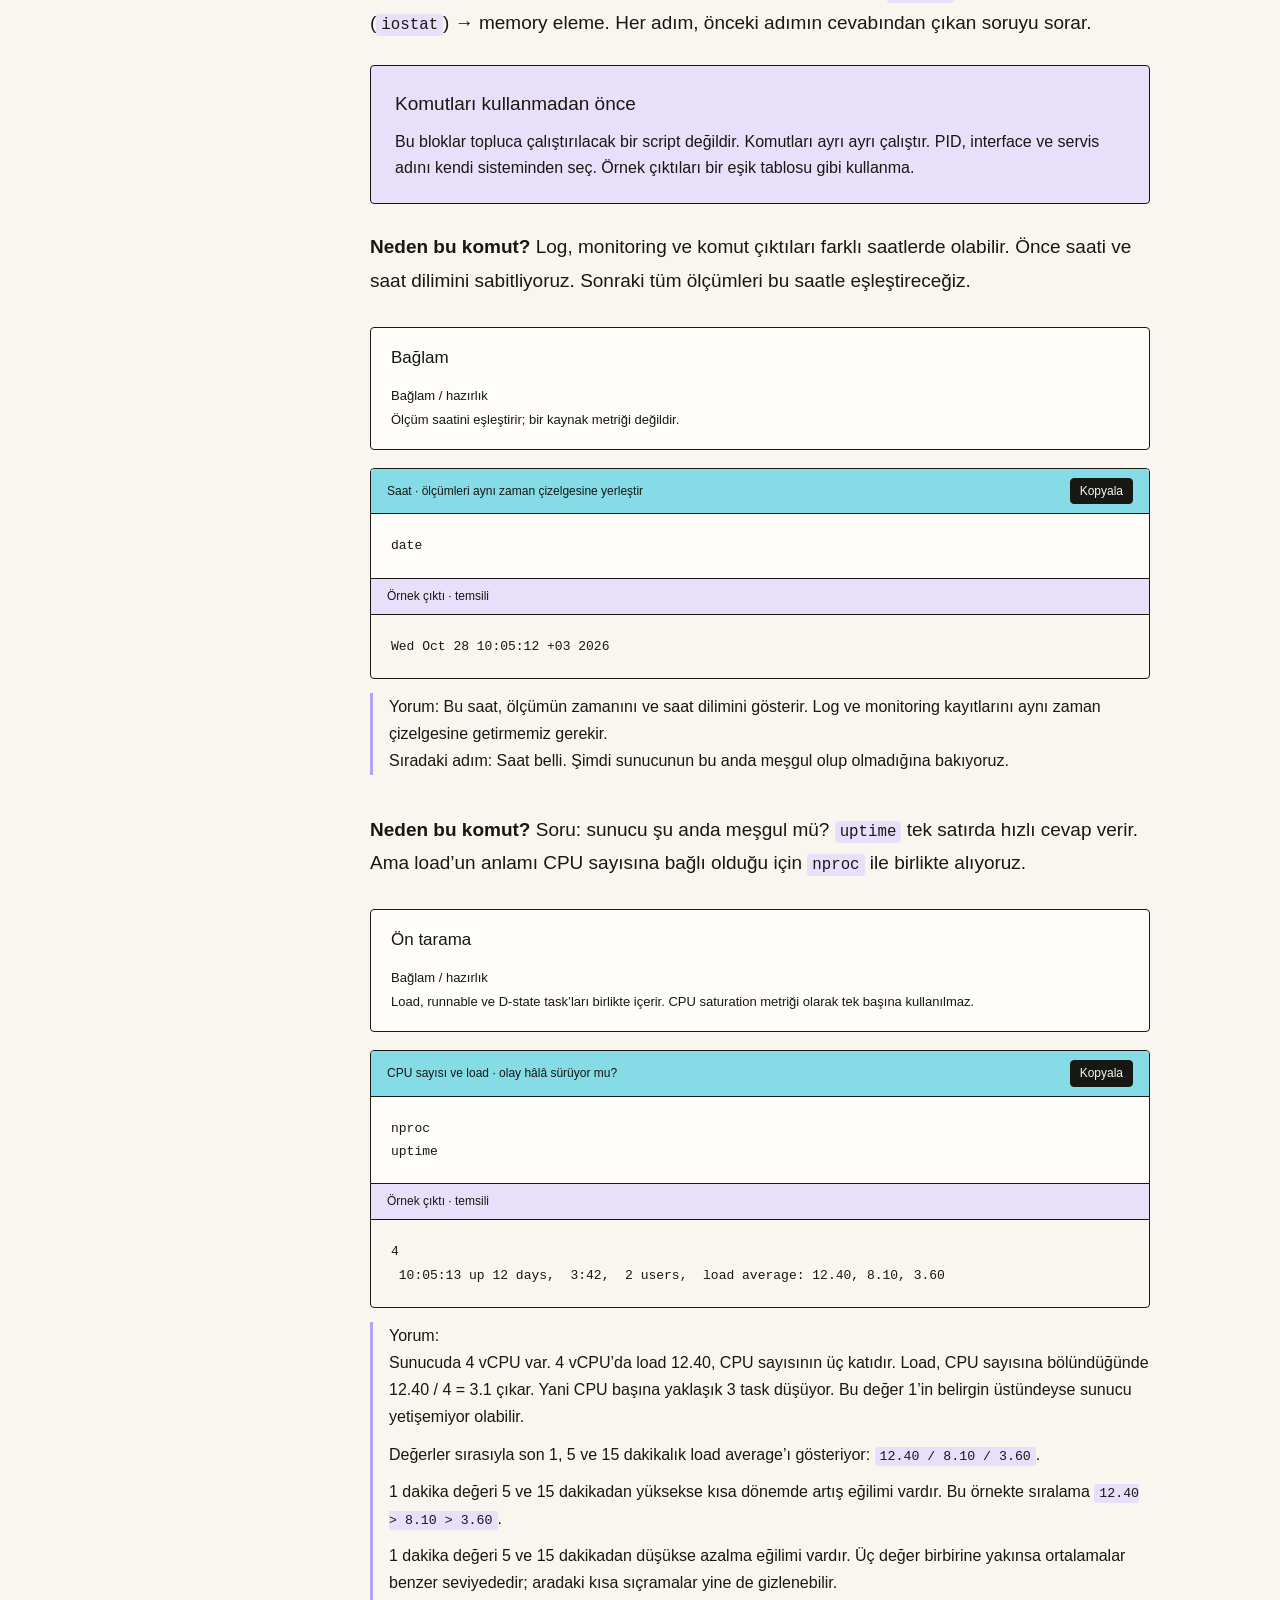
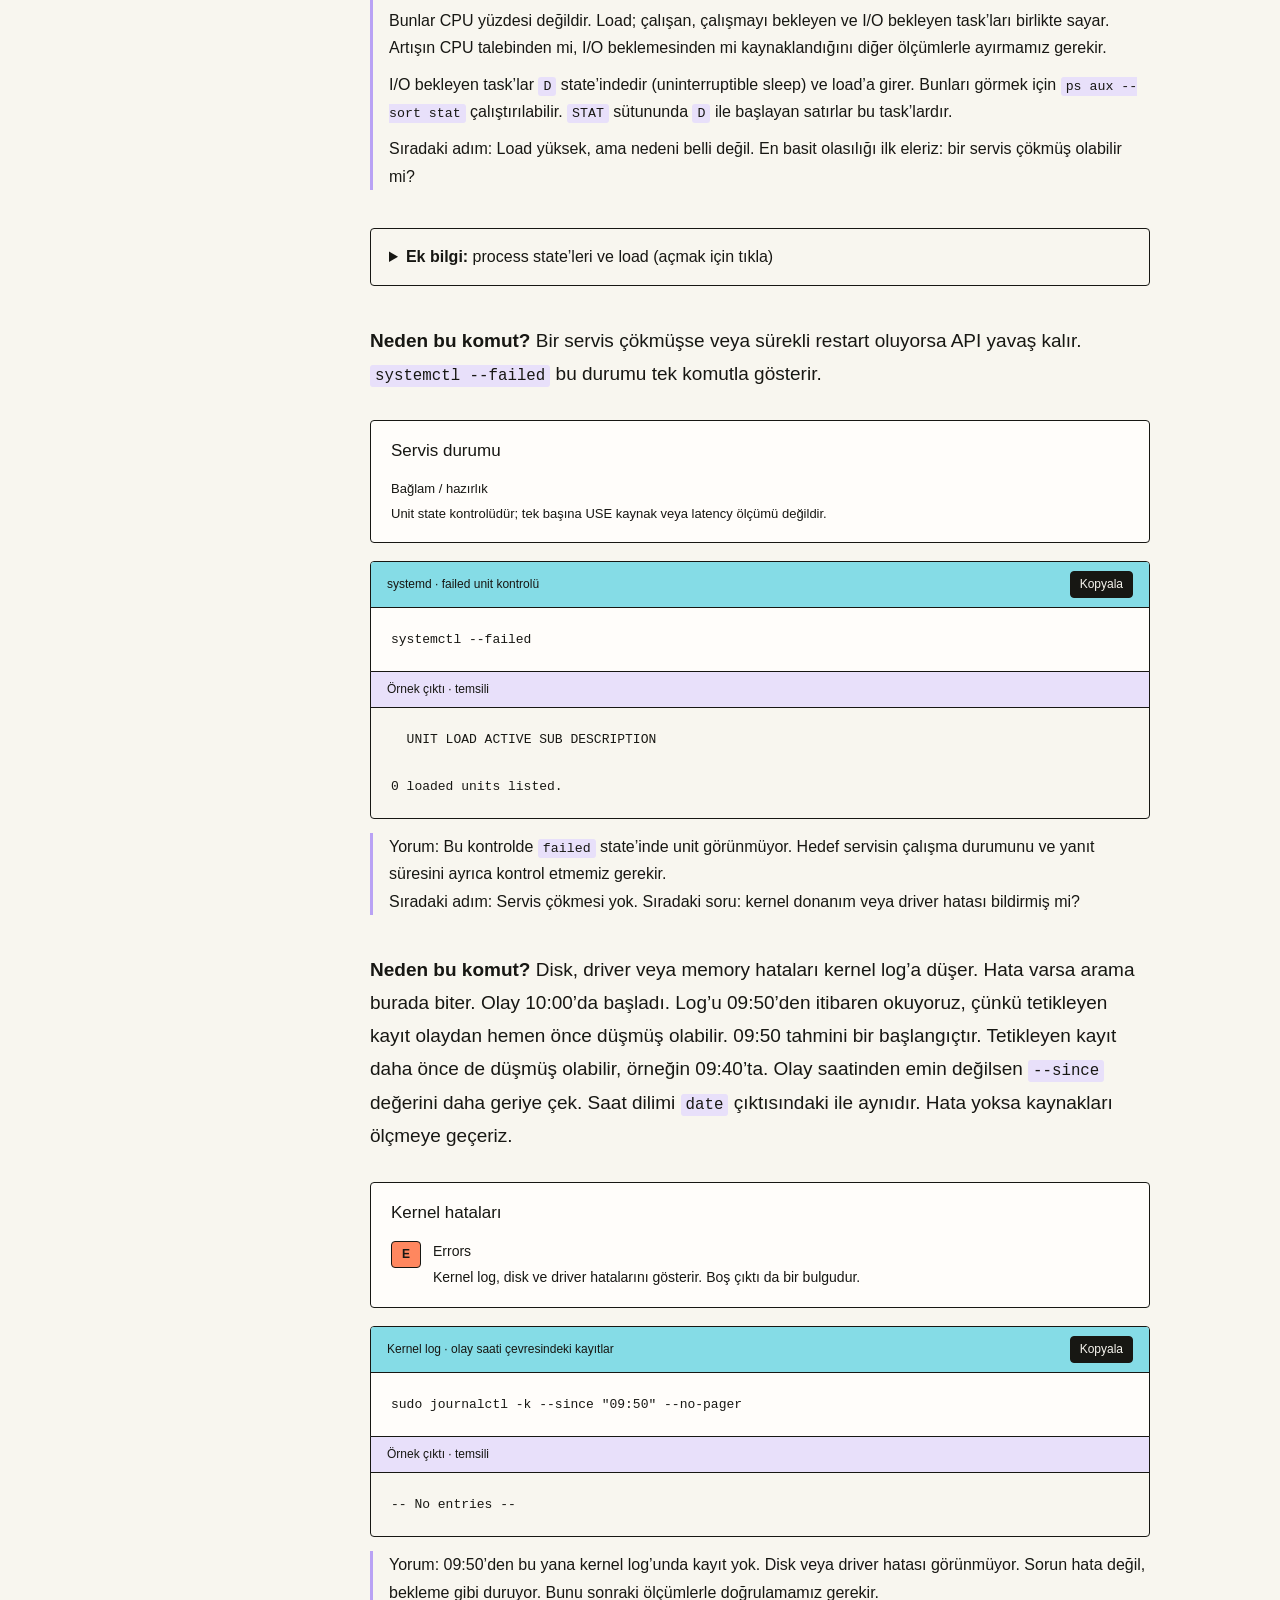
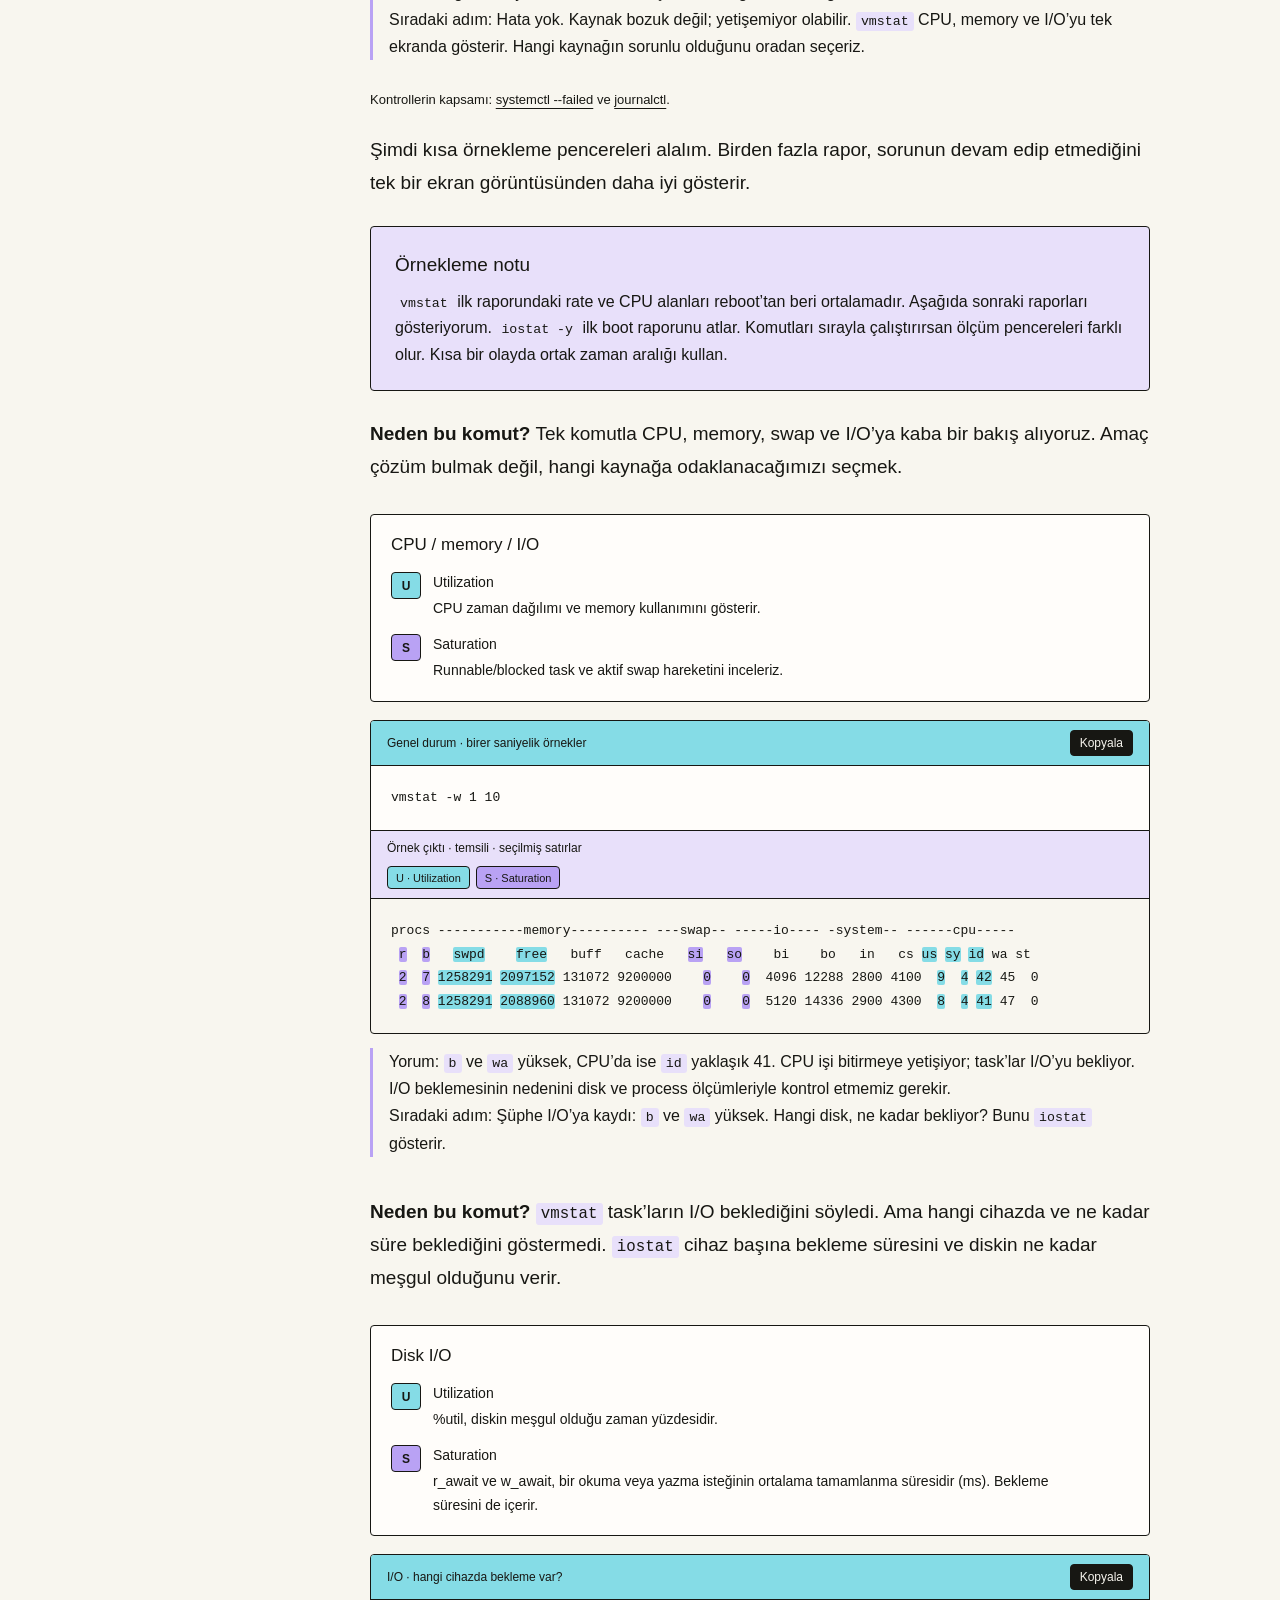
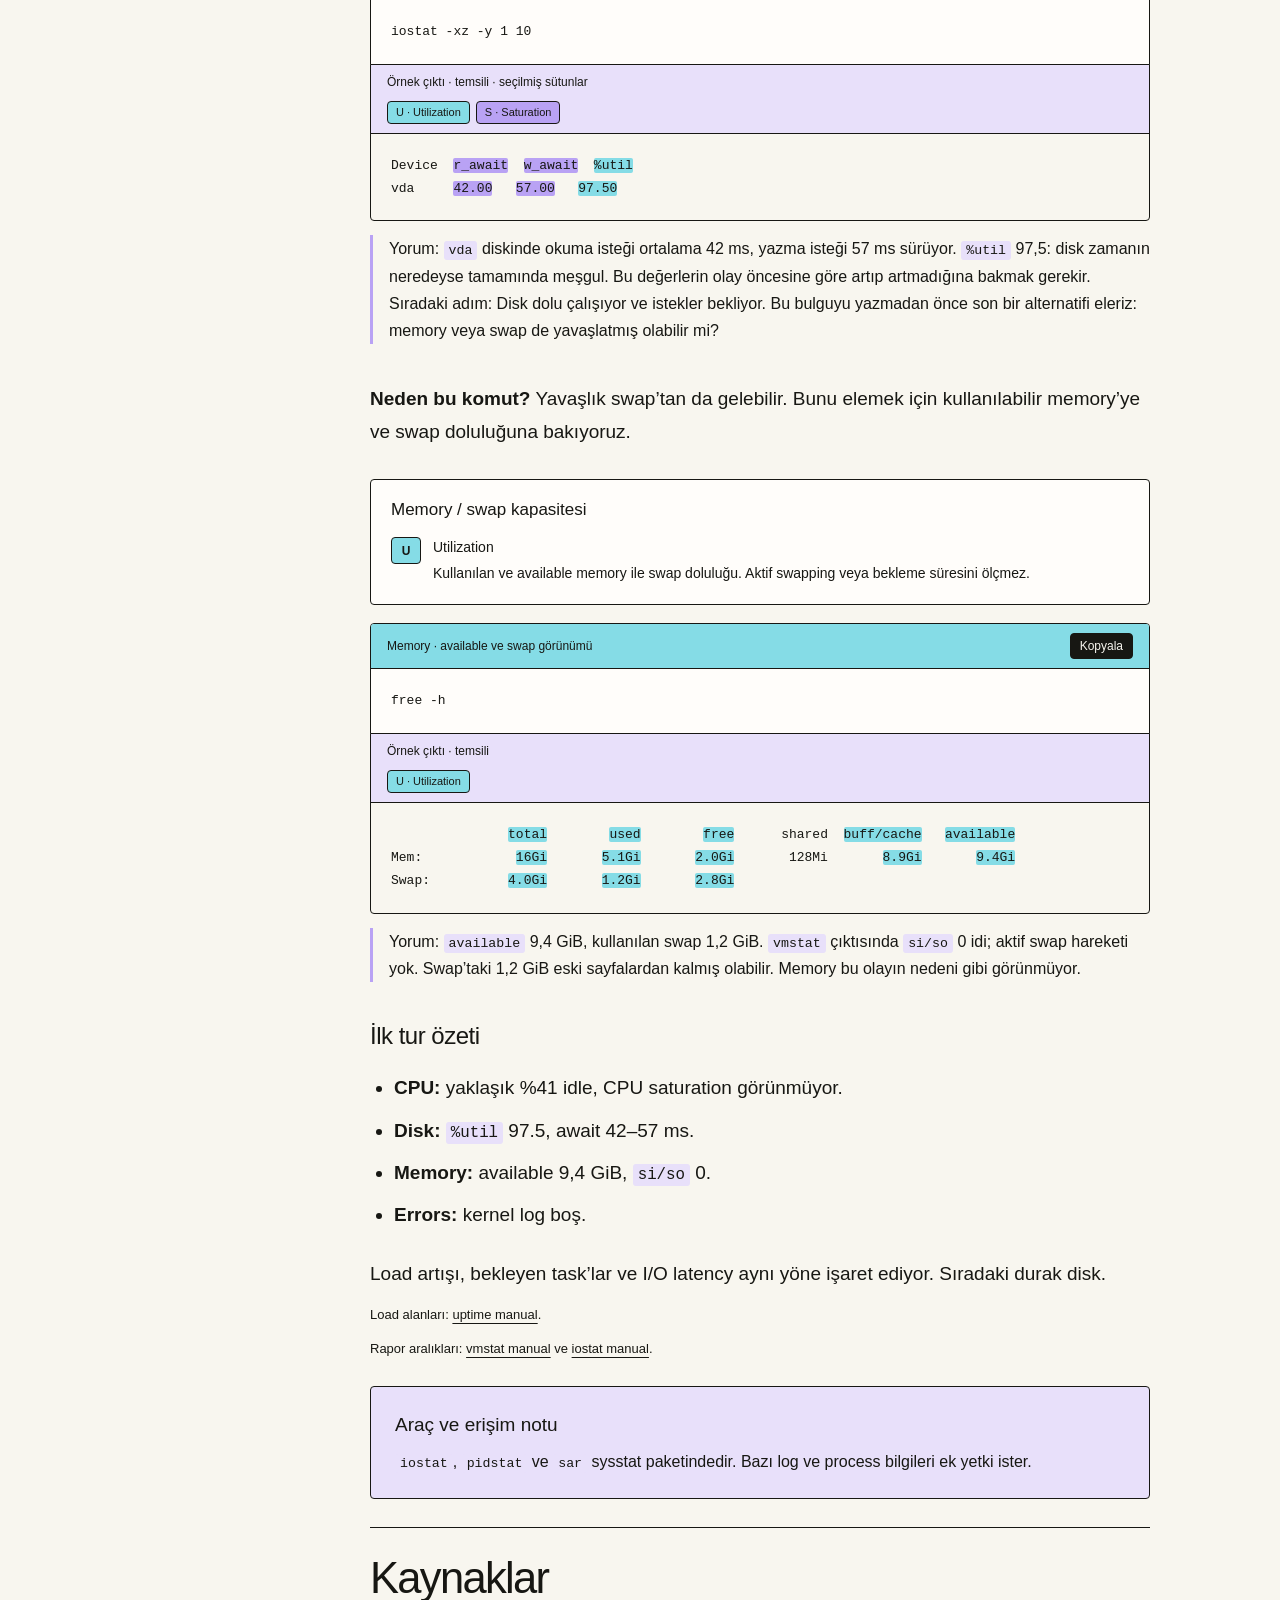
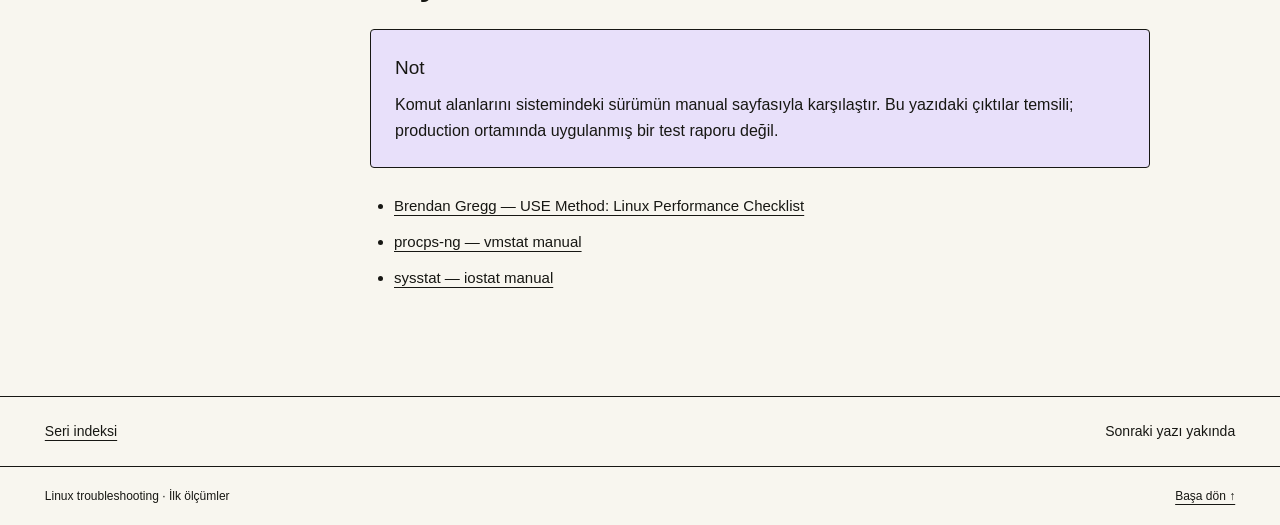
==== commit 57bc19bb: "Make process state note collapsible in 01" ====
--- a/01-ilk-olcumler.html
+++ b/01-ilk-olcumler.html
@@ -41,7 +41,7 @@
 @media print{.series-top,.series-bottom{display:none!important}}
 
 /* Process state diagram and sample top rows, scoped to .ps. */
-.ps{margin:30px 0 38px}.ps p{margin:0 0 14px}.ps code{font-family:var(--mono);font-size:.92em}
+.ps{margin:30px 0 38px;border:var(--line);border-radius:4px;background:var(--paper)}.ps>summary{cursor:pointer;padding:14px 18px;font-size:16px}.ps[open]>summary{border-bottom:var(--line)}.ps>.ps-body{padding:6px 18px 4px}.ps p{margin:0 0 14px}.ps code{font-family:var(--mono);font-size:.92em}
 .ps .fig{border:var(--line);border-radius:4px;background:var(--surface);padding:16px;margin:20px 0}
 .ps svg{width:100%;height:auto;display:block}.ps svg text{font-family:var(--sans);fill:var(--ink)}
 .ps .node{fill:var(--surface);stroke:var(--ink);stroke-width:1.5}.ps .n-load{fill:var(--coral)}.ps .n-idle{fill:var(--cyan)}.ps .n-other{fill:var(--soft)}
@@ -69,8 +69,9 @@
 <aside class="callout editorial-note" role="note"><strong>Ölçümden önce</strong><p>İlk ölçümleri almadan cache temizleme, swap kapatma veya sysctl değiştirme. Sonrasında karşılaştıracağın başlangıç verisini kaybedersin.</p></aside>
 </section><section id="ilk-bakis"><h2>Sunucuya bağlandık. Önce neye bakalım?</h2><p>Servise hemen müdahale etmeden olayın izini arayalım. Saat, load, servis durumu ve kernel log’ları ilk tur için yeterli bir başlangıç verir.</p><p><strong>Akış:</strong> saat → load → servis → kernel hatası → kaynak özeti (<code>vmstat</code>) → disk detayı (<code>iostat</code>) → memory eleme. Her adım, önceki adımın cevabından çıkan soruyu sorar.</p><aside class="callout editorial-note" role="note"><strong>Komutları kullanmadan önce</strong><p>Bu bloklar topluca çalıştırılacak bir script değildir. Komutları ayrı ayrı çalıştır. PID, interface ve servis adını kendi sisteminden seç. Örnek çıktıları bir eşik tablosu gibi kullanma.</p></aside><p><strong>Neden bu komut?</strong> Log, monitoring ve komut çıktıları farklı saatlerde olabilir. Önce saati ve saat dilimini sabitliyoruz. Sonraki tüm ölçümleri bu saatle eşleştireceğiz.</p><div class="command-example" data-use="context"><div class="use-mapping"><div class="use-resource">Bağlam</div><div class="use-context-row"><strong>Bağlam / hazırlık</strong><p>Ölçüm saatini eşleştirir; bir kaynak metriği değildir.</p></div></div><div class="code-block" data-kind="command"><div class="code-label"><span>Saat · ölçümleri aynı zaman çizelgesine yerleştir</span><button type="button" data-copy>Kopyala</button></div><pre><code>date</code></pre></div><div class="code-block output" data-kind="example-output"><div class="code-label"><span>Örnek çıktı · temsili</span></div><pre><code>Wed Oct 28 10:05:12 +03 2026</code></pre></div><p class="example-read"><strong>Yorum:</strong> Bu saat, ölçümün zamanını ve saat dilimini gösterir. Log ve monitoring kayıtlarını aynı zaman çizelgesine getirmemiz gerekir.<span class="load-reading"><strong>Sıradaki adım:</strong> Saat belli. Şimdi sunucunun bu anda meşgul olup olmadığına bakıyoruz.</span></p></div><p><strong>Neden bu komut?</strong> Soru: sunucu şu anda meşgul mü? <code>uptime</code> tek satırda hızlı cevap verir. Ama load’un anlamı CPU sayısına bağlı olduğu için <code>nproc</code> ile birlikte alıyoruz.</p><div class="command-example" data-use="context"><div class="use-mapping"><div class="use-resource">Ön tarama</div><div class="use-context-row"><strong>Bağlam / hazırlık</strong><p>Load, runnable ve D-state task’ları birlikte içerir. CPU saturation metriği olarak tek başına kullanılmaz.</p></div></div><div class="code-block" data-kind="command"><div class="code-label"><span>CPU sayısı ve load · olay hâlâ sürüyor mu?</span><button type="button" data-copy>Kopyala</button></div><pre><code>nproc
 uptime</code></pre></div><div class="code-block output" data-kind="example-output"><div class="code-label"><span>Örnek çıktı · temsili</span></div><pre><code>4
- 10:05:13 up 12 days,  3:42,  2 users,  load average: 12.40, 8.10, 3.60</code></pre></div><p class="example-read"><strong>Yorum:</strong> <span class="load-reading">Sunucuda <strong>4 vCPU</strong> var. 4 vCPU’da load 12.40, CPU sayısının üç katıdır. Load, CPU sayısına bölündüğünde 12.40 / 4 = 3.1 çıkar. Yani CPU başına yaklaşık 3 task düşüyor. Bu değer 1’in belirgin üstündeyse sunucu yetişemiyor olabilir.</span><span class="load-reading">Değerler sırasıyla son <strong>1, 5 ve 15 dakikalık</strong> load average’ı gösteriyor: <code>12.40 / 8.10 / 3.60</code>.</span><span class="load-reading">1 dakika değeri 5 ve 15 dakikadan yüksekse kısa dönemde artış eğilimi vardır. Bu örnekte sıralama <code>12.40 &gt; 8.10 &gt; 3.60</code>.</span><span class="load-reading">1 dakika değeri 5 ve 15 dakikadan düşükse azalma eğilimi vardır. Üç değer birbirine yakınsa ortalamalar benzer seviyededir; aradaki kısa sıçramalar yine de gizlenebilir.</span><span class="load-reading">Bunlar CPU yüzdesi değildir. Load; çalışan, çalışmayı bekleyen ve I/O bekleyen task’ları birlikte sayar. Artışın CPU talebinden mi, I/O beklemesinden mi kaynaklandığını diğer ölçümlerle ayırmamız gerekir.</span><span class="load-reading">I/O bekleyen task’lar <code>D</code> state’indedir (uninterruptible sleep) ve load’a girer. Bunları görmek için <code>ps aux --sort stat</code> çalıştırılabilir. <code>STAT</code> sütununda <code>D</code> ile başlayan satırlar bu task’lardır.</span><span class="load-reading"><strong>Sıradaki adım:</strong> Load yüksek, ama nedeni belli değil. En basit olasılığı ilk eleriz: bir servis çökmüş olabilir mi?</span></p></div><div class="ps">
-<p><strong>Bir process hangi state’lerde bulunur?</strong></p>
+ 10:05:13 up 12 days,  3:42,  2 users,  load average: 12.40, 8.10, 3.60</code></pre></div><p class="example-read"><strong>Yorum:</strong> <span class="load-reading">Sunucuda <strong>4 vCPU</strong> var. 4 vCPU’da load 12.40, CPU sayısının üç katıdır. Load, CPU sayısına bölündüğünde 12.40 / 4 = 3.1 çıkar. Yani CPU başına yaklaşık 3 task düşüyor. Bu değer 1’in belirgin üstündeyse sunucu yetişemiyor olabilir.</span><span class="load-reading">Değerler sırasıyla son <strong>1, 5 ve 15 dakikalık</strong> load average’ı gösteriyor: <code>12.40 / 8.10 / 3.60</code>.</span><span class="load-reading">1 dakika değeri 5 ve 15 dakikadan yüksekse kısa dönemde artış eğilimi vardır. Bu örnekte sıralama <code>12.40 &gt; 8.10 &gt; 3.60</code>.</span><span class="load-reading">1 dakika değeri 5 ve 15 dakikadan düşükse azalma eğilimi vardır. Üç değer birbirine yakınsa ortalamalar benzer seviyededir; aradaki kısa sıçramalar yine de gizlenebilir.</span><span class="load-reading">Bunlar CPU yüzdesi değildir. Load; çalışan, çalışmayı bekleyen ve I/O bekleyen task’ları birlikte sayar. Artışın CPU talebinden mi, I/O beklemesinden mi kaynaklandığını diğer ölçümlerle ayırmamız gerekir.</span><span class="load-reading">I/O bekleyen task’lar <code>D</code> state’indedir (uninterruptible sleep) ve load’a girer. Bunları görmek için <code>ps aux --sort stat</code> çalıştırılabilir. <code>STAT</code> sütununda <code>D</code> ile başlayan satırlar bu task’lardır.</span><span class="load-reading"><strong>Sıradaki adım:</strong> Load yüksek, ama nedeni belli değil. En basit olasılığı ilk eleriz: bir servis çökmüş olabilir mi?</span></p></div><details class="ps">
+<summary><strong>Ek bilgi:</strong> process state’leri ve load (açmak için tıkla)</summary>
+<div class="ps-body">
 <p>Load average iki state’i sayar: <code>R</code> (CPU’da veya sırada) ve <code>D</code> (I/O bekliyor). <code>S</code> uyuyan process’tir, load’a girmez.</p>
 
 <div class="fig">
@@ -117,6 +118,7 @@
 </table>
 <p class="note">Not: Satırlar örnek amaçlıdır. PID ve değerler temsilidir. Gerçek sistemde farklı görünür.</p>
 </div>
+</details>
 <p><strong>Neden bu komut?</strong> Bir servis çökmüşse veya sürekli restart oluyorsa API yavaş kalır. <code>systemctl --failed</code> bu durumu tek komutla gösterir.</p><div class="command-example" data-use="context"><div class="use-mapping"><div class="use-resource">Servis durumu</div><div class="use-context-row"><strong>Bağlam / hazırlık</strong><p>Unit state kontrolüdür; tek başına USE kaynak veya latency ölçümü değildir.</p></div></div><div class="code-block" data-kind="command"><div class="code-label"><span>systemd · failed unit kontrolü</span><button type="button" data-copy>Kopyala</button></div><pre><code>systemctl --failed</code></pre></div><div class="code-block output" data-kind="example-output"><div class="code-label"><span>Örnek çıktı · temsili</span></div><pre><code>  UNIT LOAD ACTIVE SUB DESCRIPTION
 
 0 loaded units listed.</code></pre></div><p class="example-read"><strong>Yorum:</strong> Bu kontrolde <code>failed</code> state’inde unit görünmüyor. Hedef servisin çalışma durumunu ve yanıt süresini ayrıca kontrol etmemiz gerekir.<span class="load-reading"><strong>Sıradaki adım:</strong> Servis çökmesi yok. Sıradaki soru: kernel donanım veya driver hatası bildirmiş mi?</span></p></div><p><strong>Neden bu komut?</strong> Disk, driver veya memory hataları kernel log’a düşer. Hata varsa arama burada biter. Olay 10:00’da başladı. Log’u 09:50’den itibaren okuyoruz, çünkü tetikleyen kayıt olaydan hemen önce düşmüş olabilir. 09:50 tahmini bir başlangıçtır. Tetikleyen kayıt daha önce de düşmüş olabilir, örneğin 09:40’ta. Olay saatinden emin değilsen <code>--since</code> değerini daha geriye çek. Saat dilimi <code>date</code> çıktısındaki ile aynıdır. Hata yoksa kaynakları ölçmeye geçeriz.</p><div class="command-example" data-use="E"><div class="use-mapping"><div class="use-resource">Kernel hataları</div><div class="use-item"><span class="use-chip e">E</span><div><strong>Errors</strong><p>Kernel log, disk ve driver hatalarını gösterir. Boş çıktı da bir bulgudur.</p></div></div></div><div class="code-block" data-kind="command"><div class="code-label"><span>Kernel log · olay saati çevresindeki kayıtlar</span><button type="button" data-copy>Kopyala</button></div><pre><code>sudo journalctl -k --since &quot;09:50&quot; --no-pager</code></pre></div><div class="code-block output" data-kind="example-output"><div class="code-label"><span>Örnek çıktı · temsili</span></div><pre><code>-- No entries --</code></pre></div><p class="example-read"><strong>Yorum:</strong> 09:50’den bu yana kernel log’unda kayıt yok. Disk veya driver hatası görünmüyor. Sorun hata değil, bekleme gibi duruyor. Bunu sonraki ölçümlerle doğrulamamız gerekir.<span class="load-reading"><strong>Sıradaki adım:</strong> Hata yok. Kaynak bozuk değil; yetişemiyor olabilir. <code>vmstat</code> CPU, memory ve I/O’yu tek ekranda gösterir. Hangi kaynağın sorunlu olduğunu oradan seçeriz.</span></p></div><p class="citation">Kontrollerin kapsamı: <a href="https://www.freedesktop.org/software/systemd/man/latest/systemctl.html#--failed">systemctl --failed</a> ve <a href="https://man7.org/linux/man-pages/man1/journalctl.1.html">journalctl</a>.</p><p>Şimdi kısa örnekleme pencereleri alalım. Birden fazla rapor, sorunun devam edip etmediğini tek bir ekran görüntüsünden daha iyi gösterir.</p><aside class="callout editorial-note" role="note"><strong>Örnekleme notu</strong><p><code>vmstat</code> ilk raporundaki rate ve CPU alanları reboot’tan beri ortalamadır. Aşağıda sonraki raporları gösteriyorum. <code>iostat -y</code> ilk boot raporunu atlar. Komutları sırayla çalıştırırsan ölçüm pencereleri farklı olur. Kısa bir olayda ortak zaman aralığı kullan.</p></aside><p><strong>Neden bu komut?</strong> Tek komutla CPU, memory, swap ve I/O’ya kaba bir bakış alıyoruz. Amaç çözüm bulmak değil, hangi kaynağa odaklanacağımızı seçmek.</p><div class="command-example" data-use="U S"><div class="use-mapping"><div class="use-resource">CPU / memory / I/O</div><div class="use-item"><span class="use-chip u">U</span><div><strong>Utilization</strong><p>CPU zaman dağılımı ve memory kullanımını gösterir.</p></div></div><div class="use-item"><span class="use-chip s">S</span><div><strong>Saturation</strong><p>Runnable/blocked task ve aktif swap hareketini inceleriz.</p></div></div></div><div class="code-block" data-kind="command"><div class="code-label"><span>Genel durum · birer saniyelik örnekler</span><button type="button" data-copy>Kopyala</button></div><pre><code>vmstat -w 1 10</code></pre></div><div class="code-block output" data-kind="example-output"><div class="code-label"><span>Örnek çıktı · temsili · seçilmiş satırlar</span><span class="output-color-key" aria-label="Çıktıdaki USE renkleri"><span class="use-chip u" title="Utilization">U · Utilization</span><span class="use-chip s" title="Saturation">S · Saturation</span></span></div><pre><code>procs -----------memory---------- ---swap-- -----io---- -system-- ------cpu-----
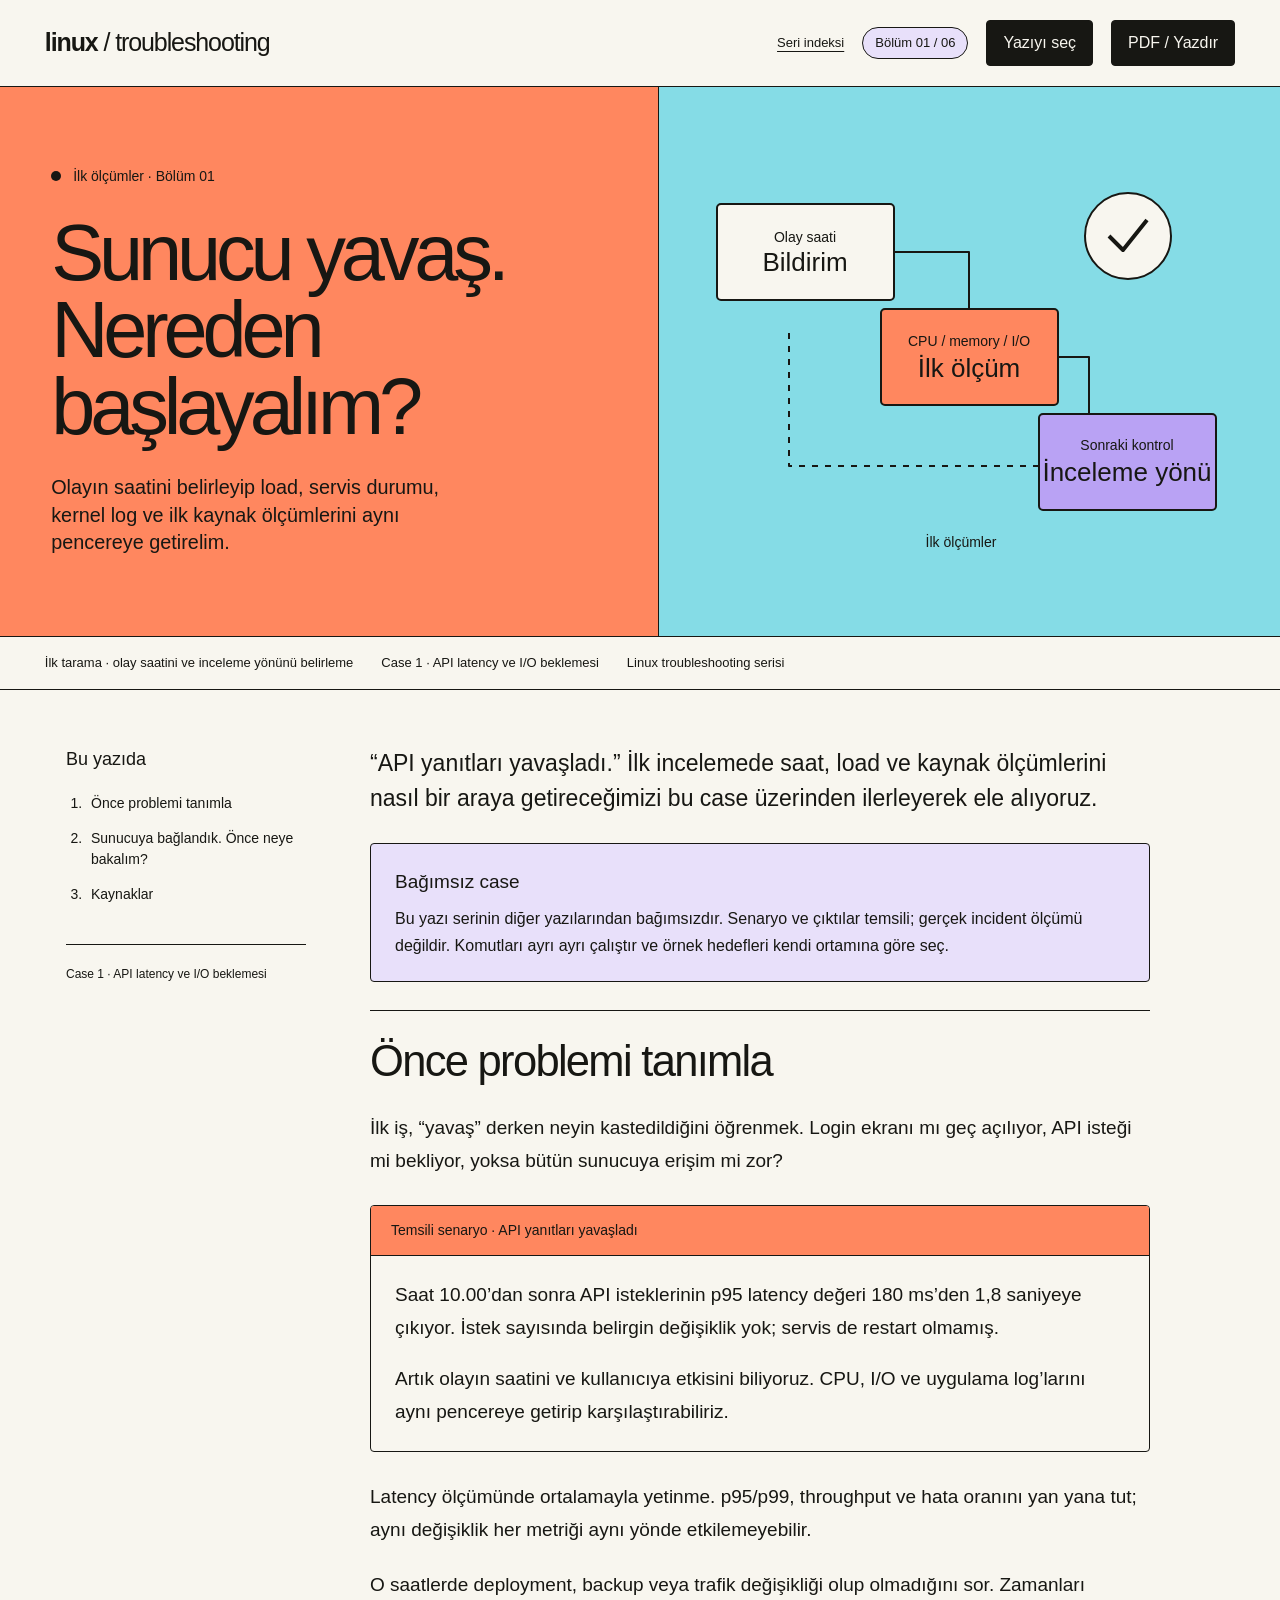
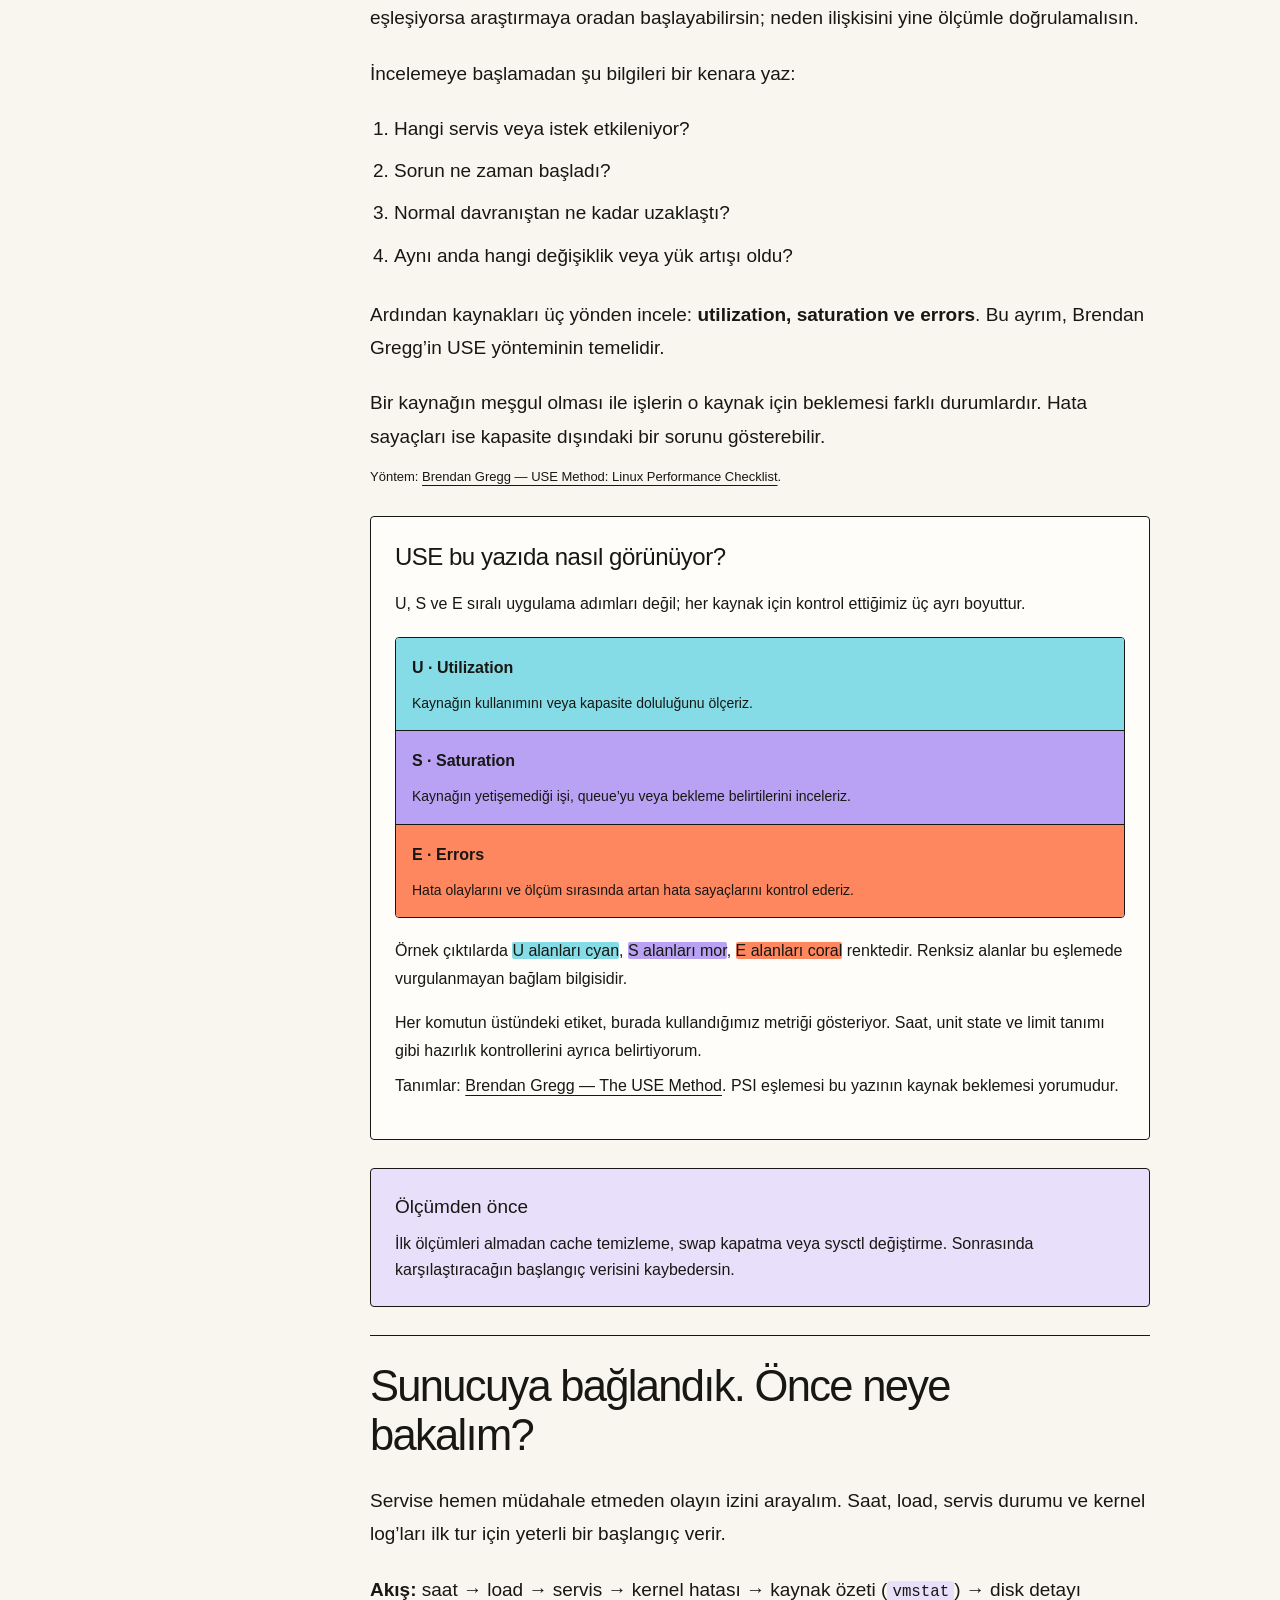
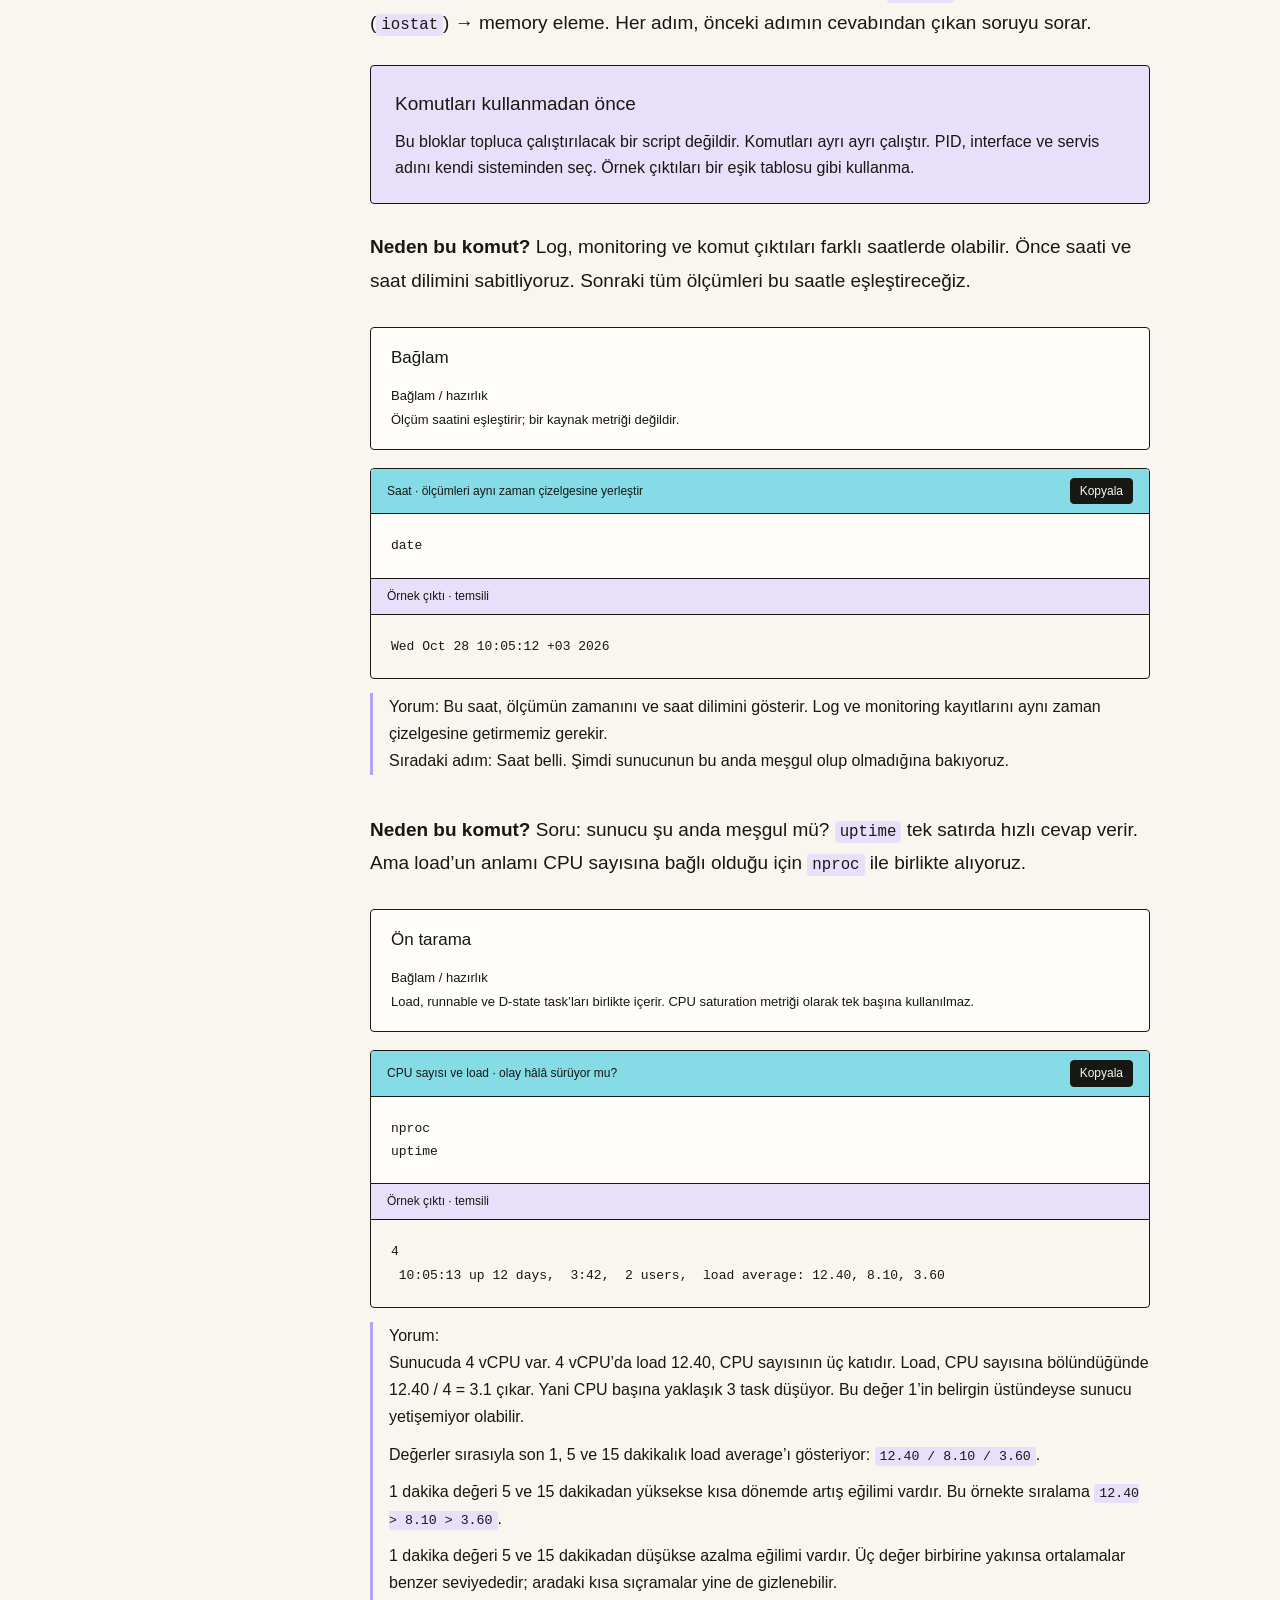
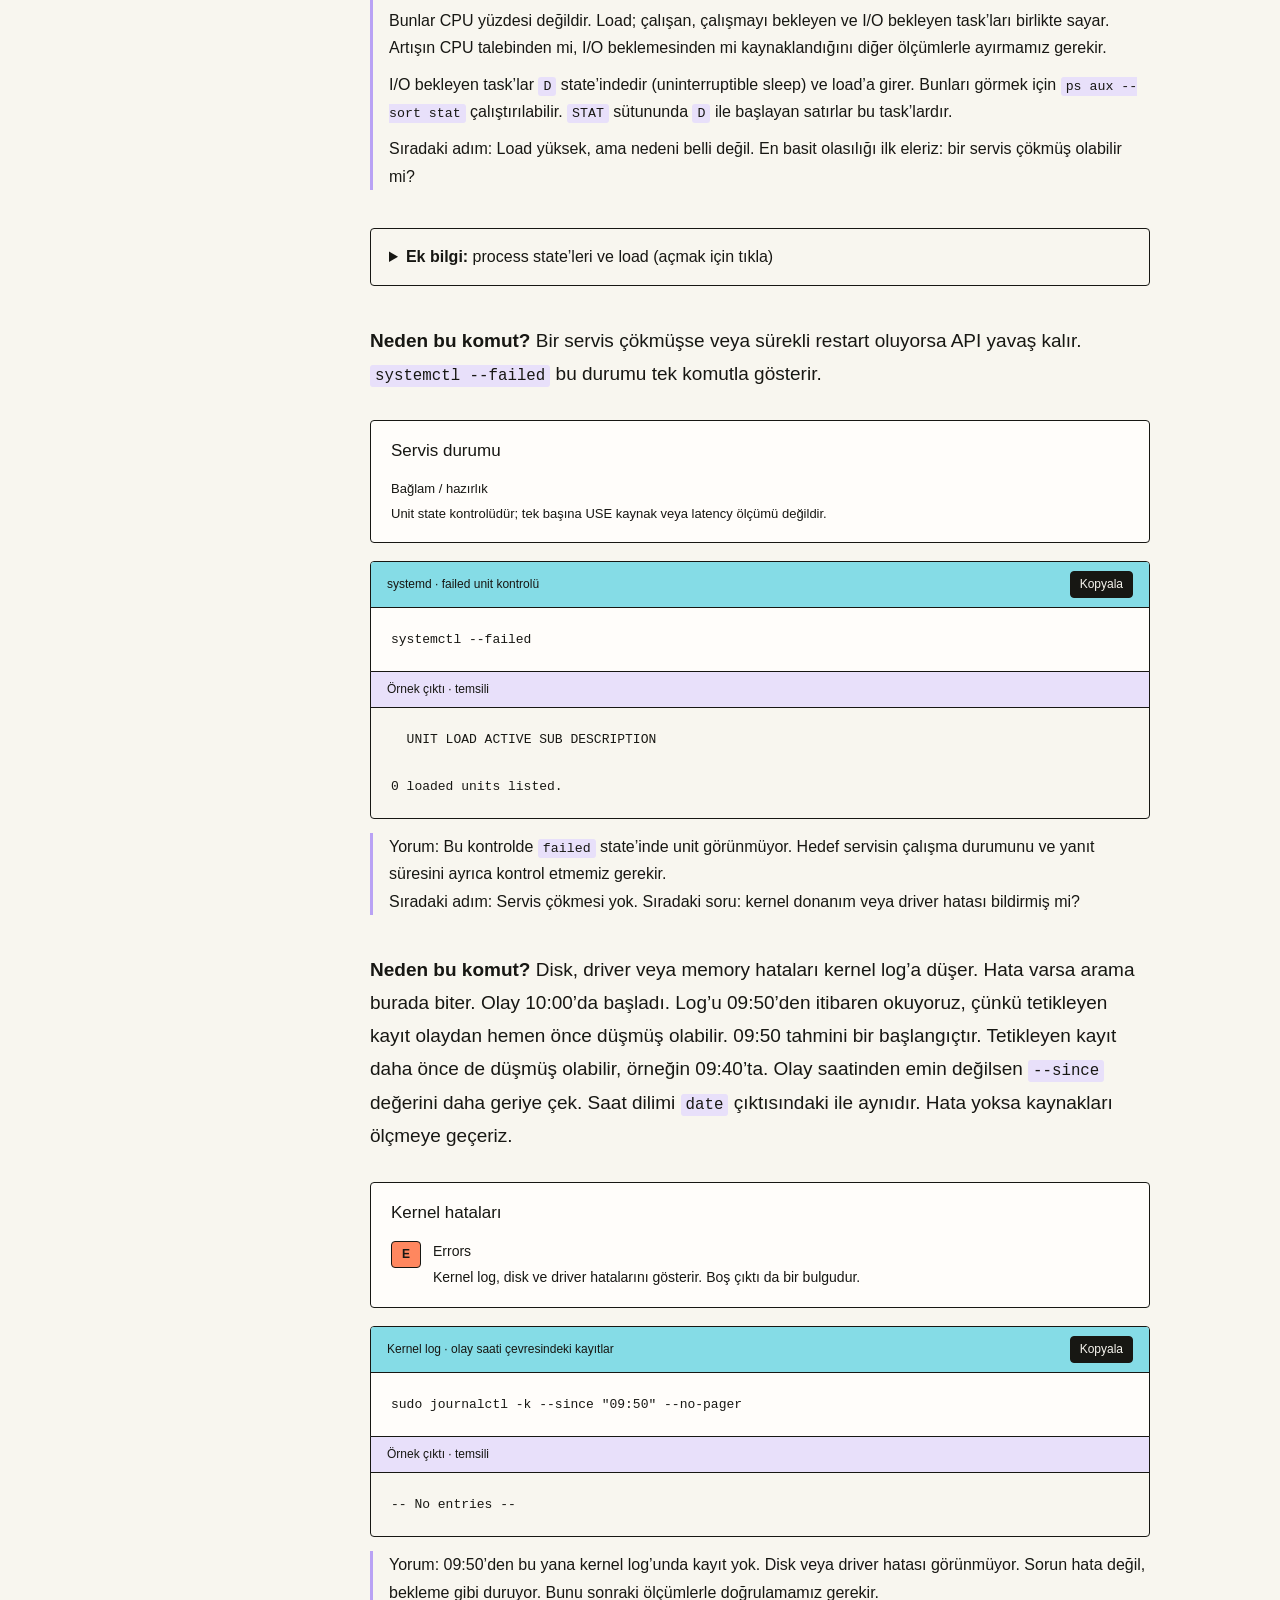
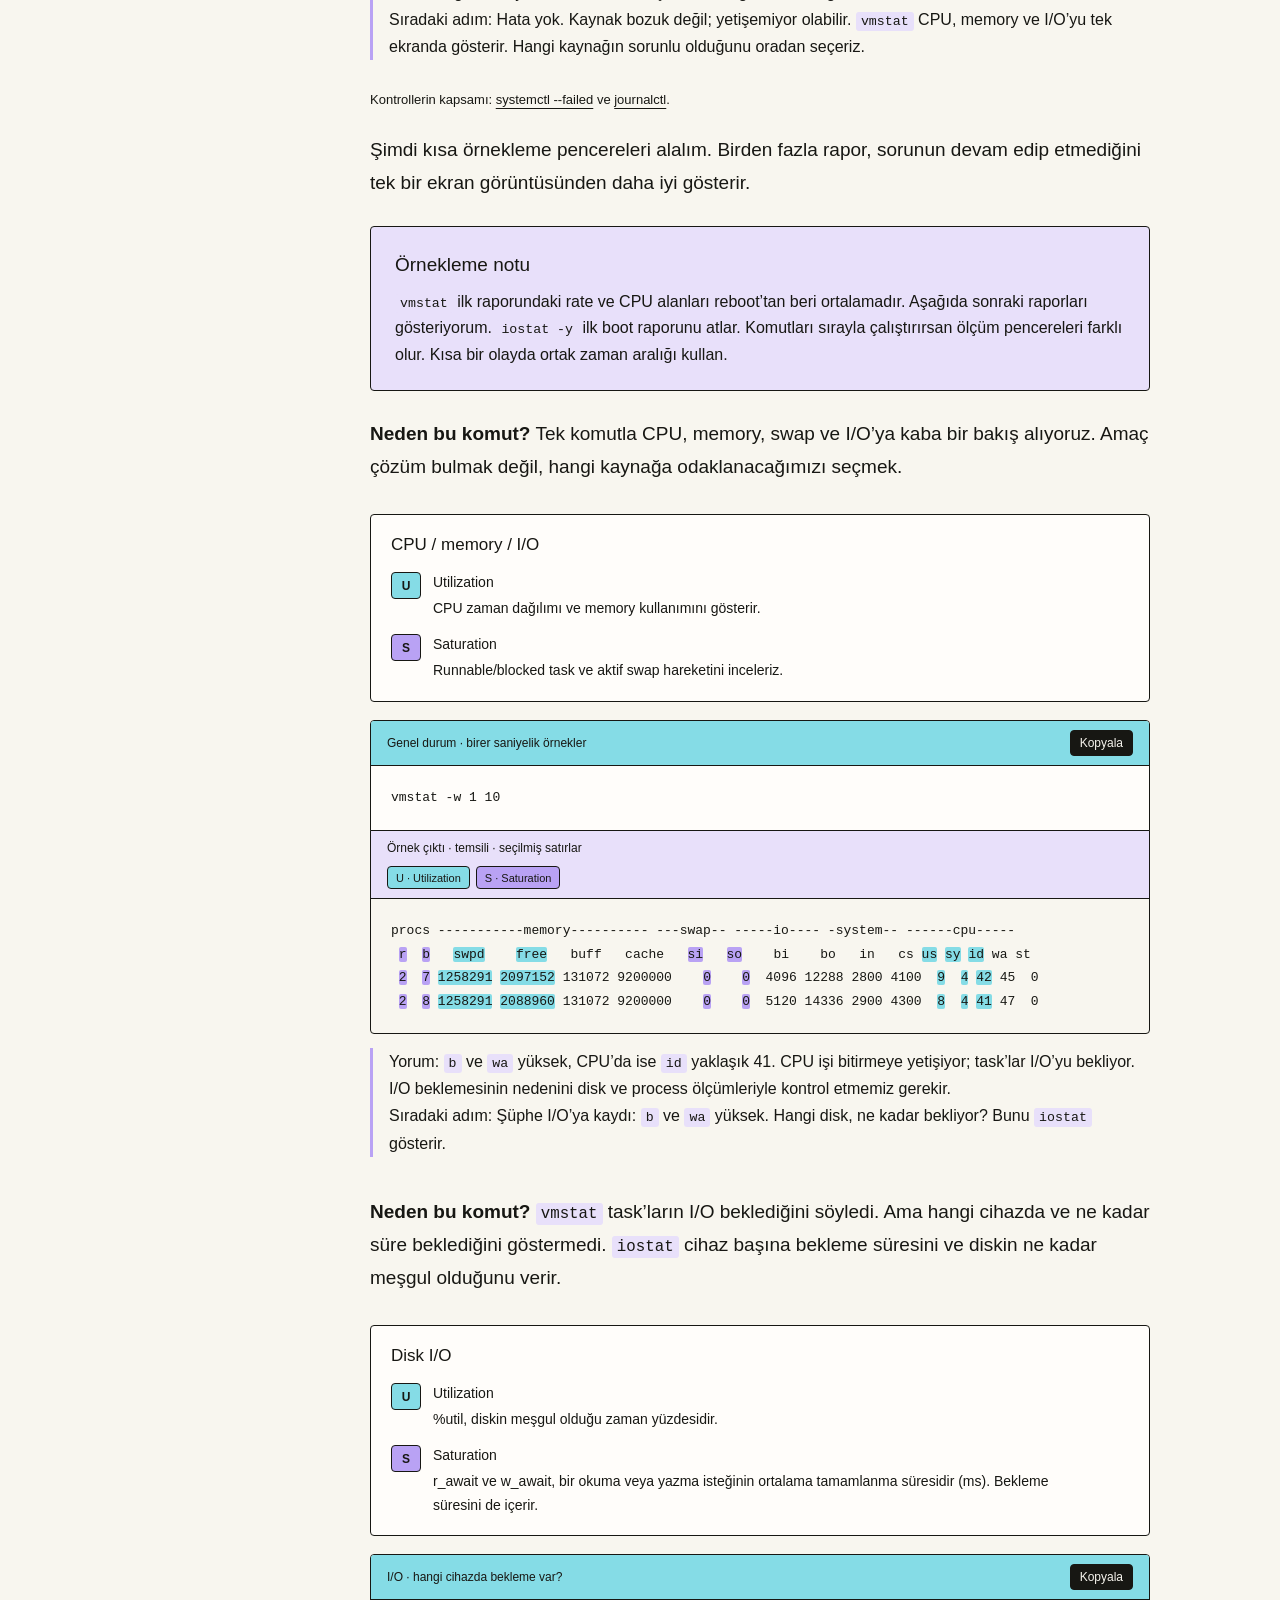
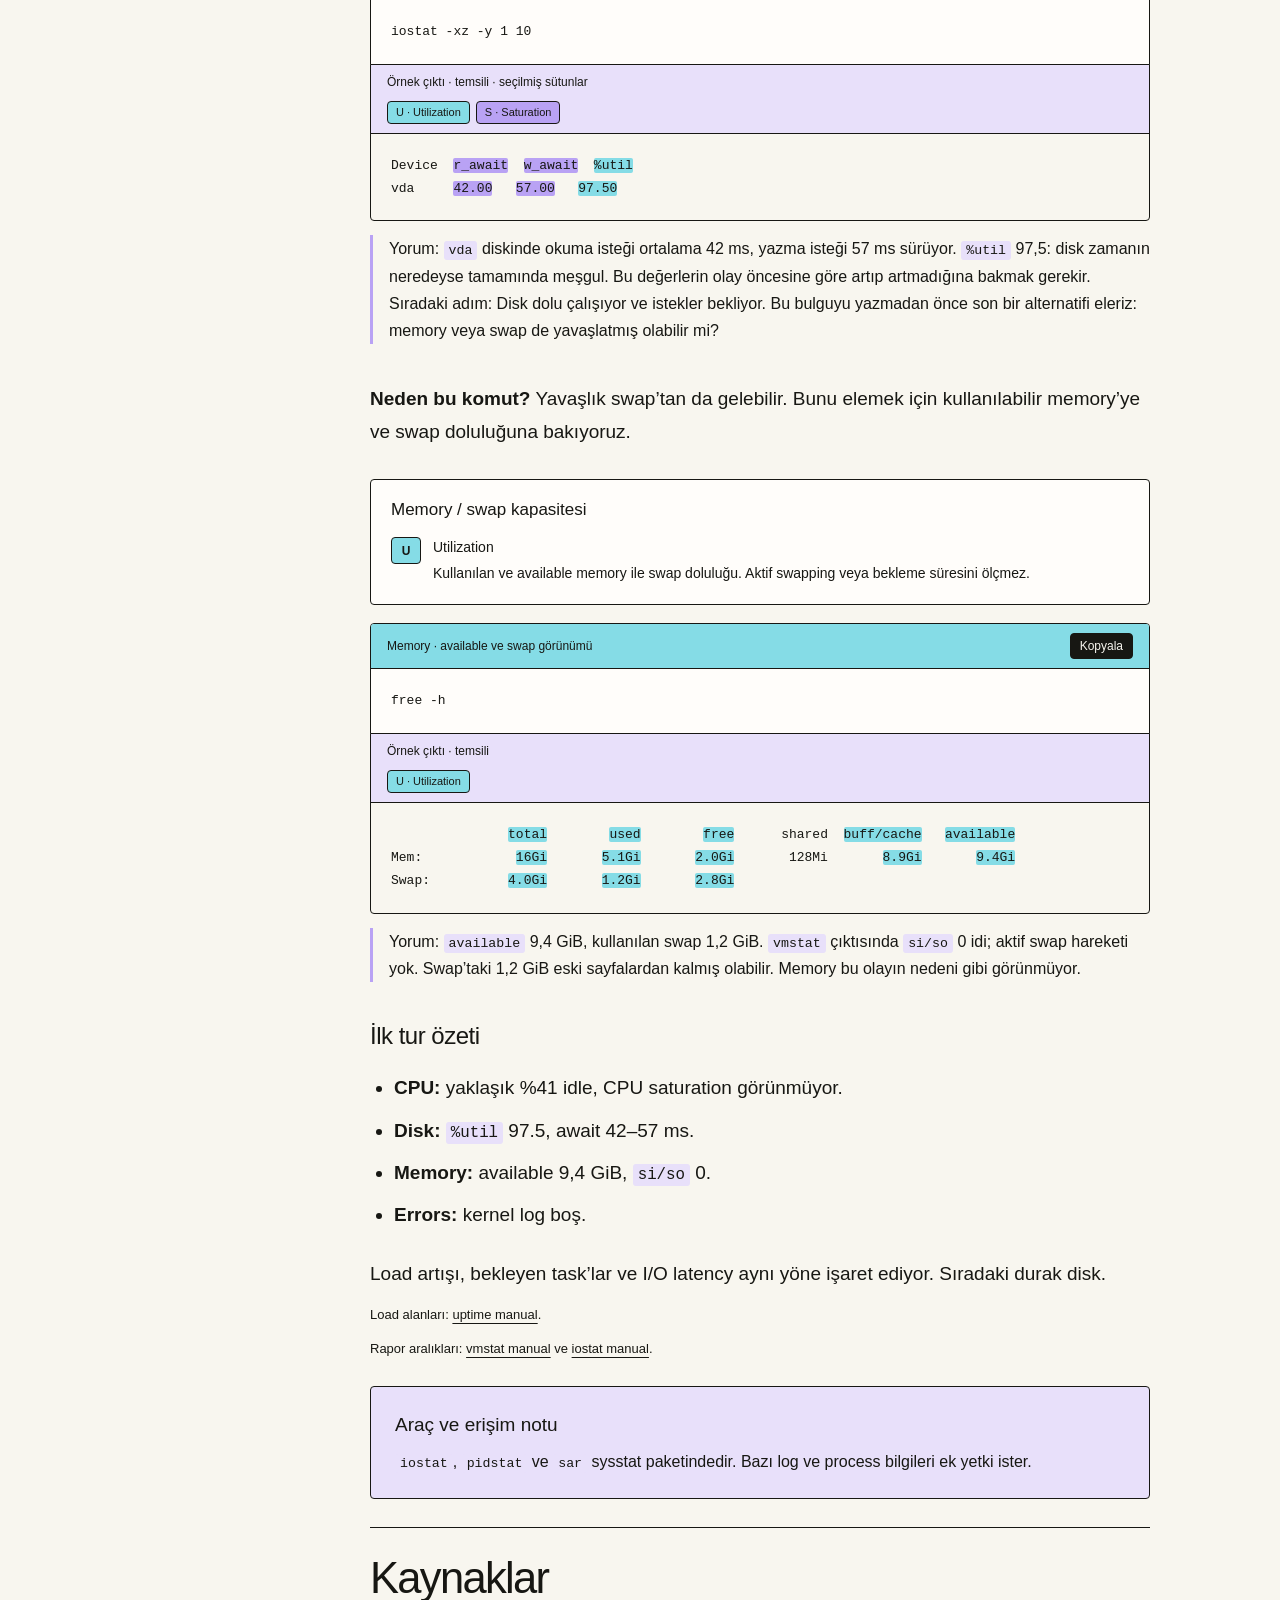
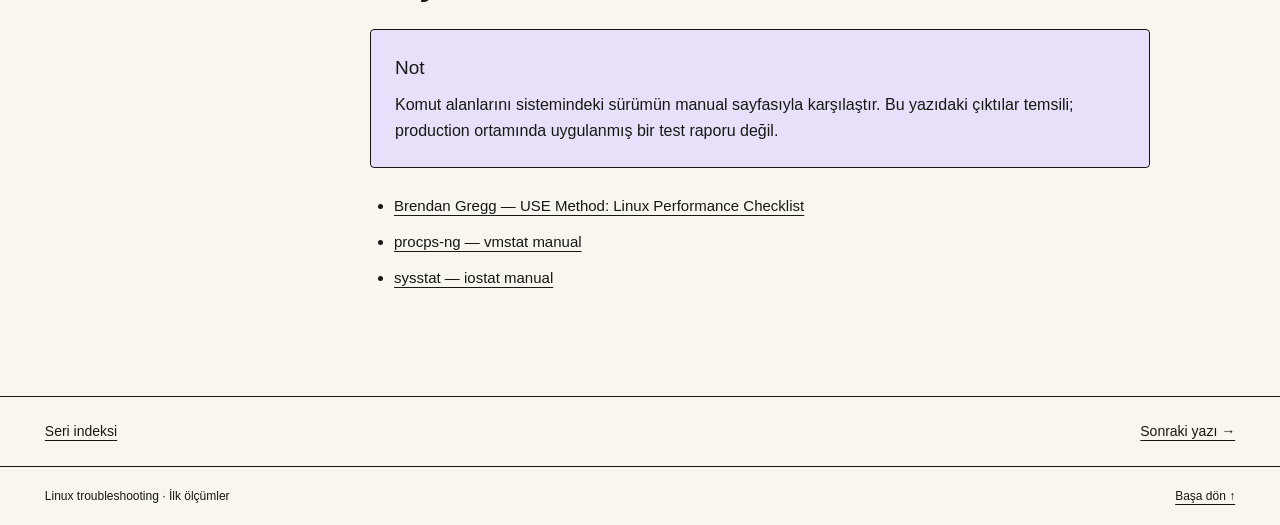
==== commit 45ece3ba: "Add CPU and load post (02) with four cases" ====
--- a/01-ilk-olcumler.html
+++ b/01-ilk-olcumler.html
@@ -107,7 +107,7 @@
 <p class="note">Not: Çıkan process, parent <code>wait()</code> çağırana kadar <code>Z</code> state’inde kalır. Parent <code>SIGCHLD</code>’yi yok sayarsa (<code>SIG_IGN</code>) zombie oluşmaz. Parent hiç <code>wait()</code> çağırmazsa zombie birikir. Parent ölürse init zombie’yi temizler.</p>
 </div>
 
-<p><strong>top çıktısında aynı state’ler</strong> (<code>S</code> sütunu):</p>
+<p><strong>top çıktısındaki state’ler ve anlamları</strong> (<code>S</code> sütunu):</p>
 <table>
 <tr><th>S</th><th>PID</th><th>%CPU</th><th>COMMAND</th><th>Neden bu state’te?</th></tr>
 <tr class="load"><td class="s">R</td><td>2210</td><td>98.0</td><td>stress-ng</td><td>CPU’da çalışıyor. Sırada bekleyenler de <code>R</code> görünür.</td></tr>
@@ -132,7 +132,7 @@
 <li><a href="https://man7.org/linux/man-pages/man8/vmstat.8.html">procps-ng — vmstat manual</a></li>
 <li><a href="https://man7.org/linux/man-pages/man1/iostat.1.html">sysstat — iostat manual</a></li>
 
-</ul></section></article></main><nav class="series-bottom" aria-label="Seri gezinmesi"><a href="index.html">Seri indeksi</a><span>Sonraki yazı yakında</span></nav><footer><span>Linux troubleshooting · İlk ölçümler</span><a href="#">Başa dön ↑</a></footer><div class="copy-status" role="status" id="status"></div><script>
+</ul></section></article></main><nav class="series-bottom" aria-label="Seri gezinmesi"><a href="index.html">Seri indeksi</a><a href="02-cpu-ve-load.html">Sonraki yazı →</a></nav><footer><span>Linux troubleshooting · İlk ölçümler</span><a href="#">Başa dön ↑</a></footer><div class="copy-status" role="status" id="status"></div><script>
 // Author: Kursad Gunes
 // Date: 2026-10-28
 // Version: 2.0.0
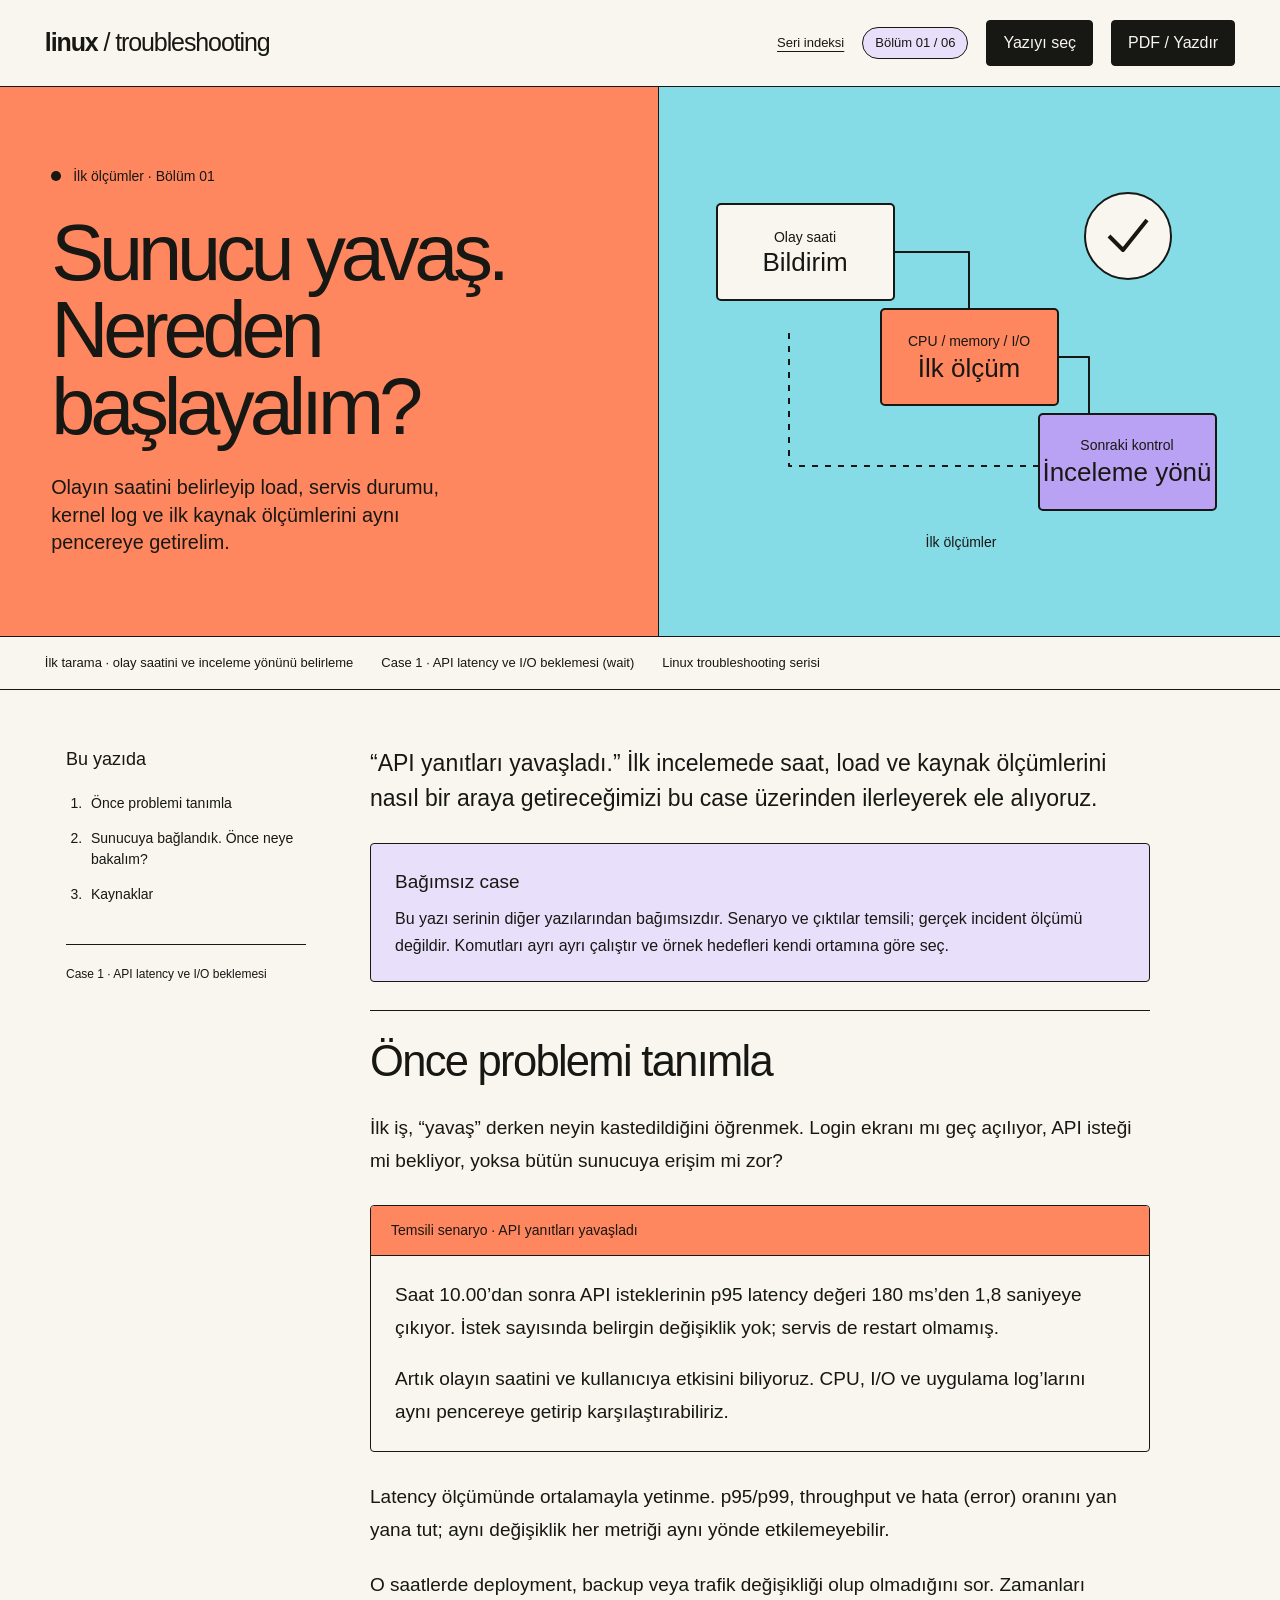
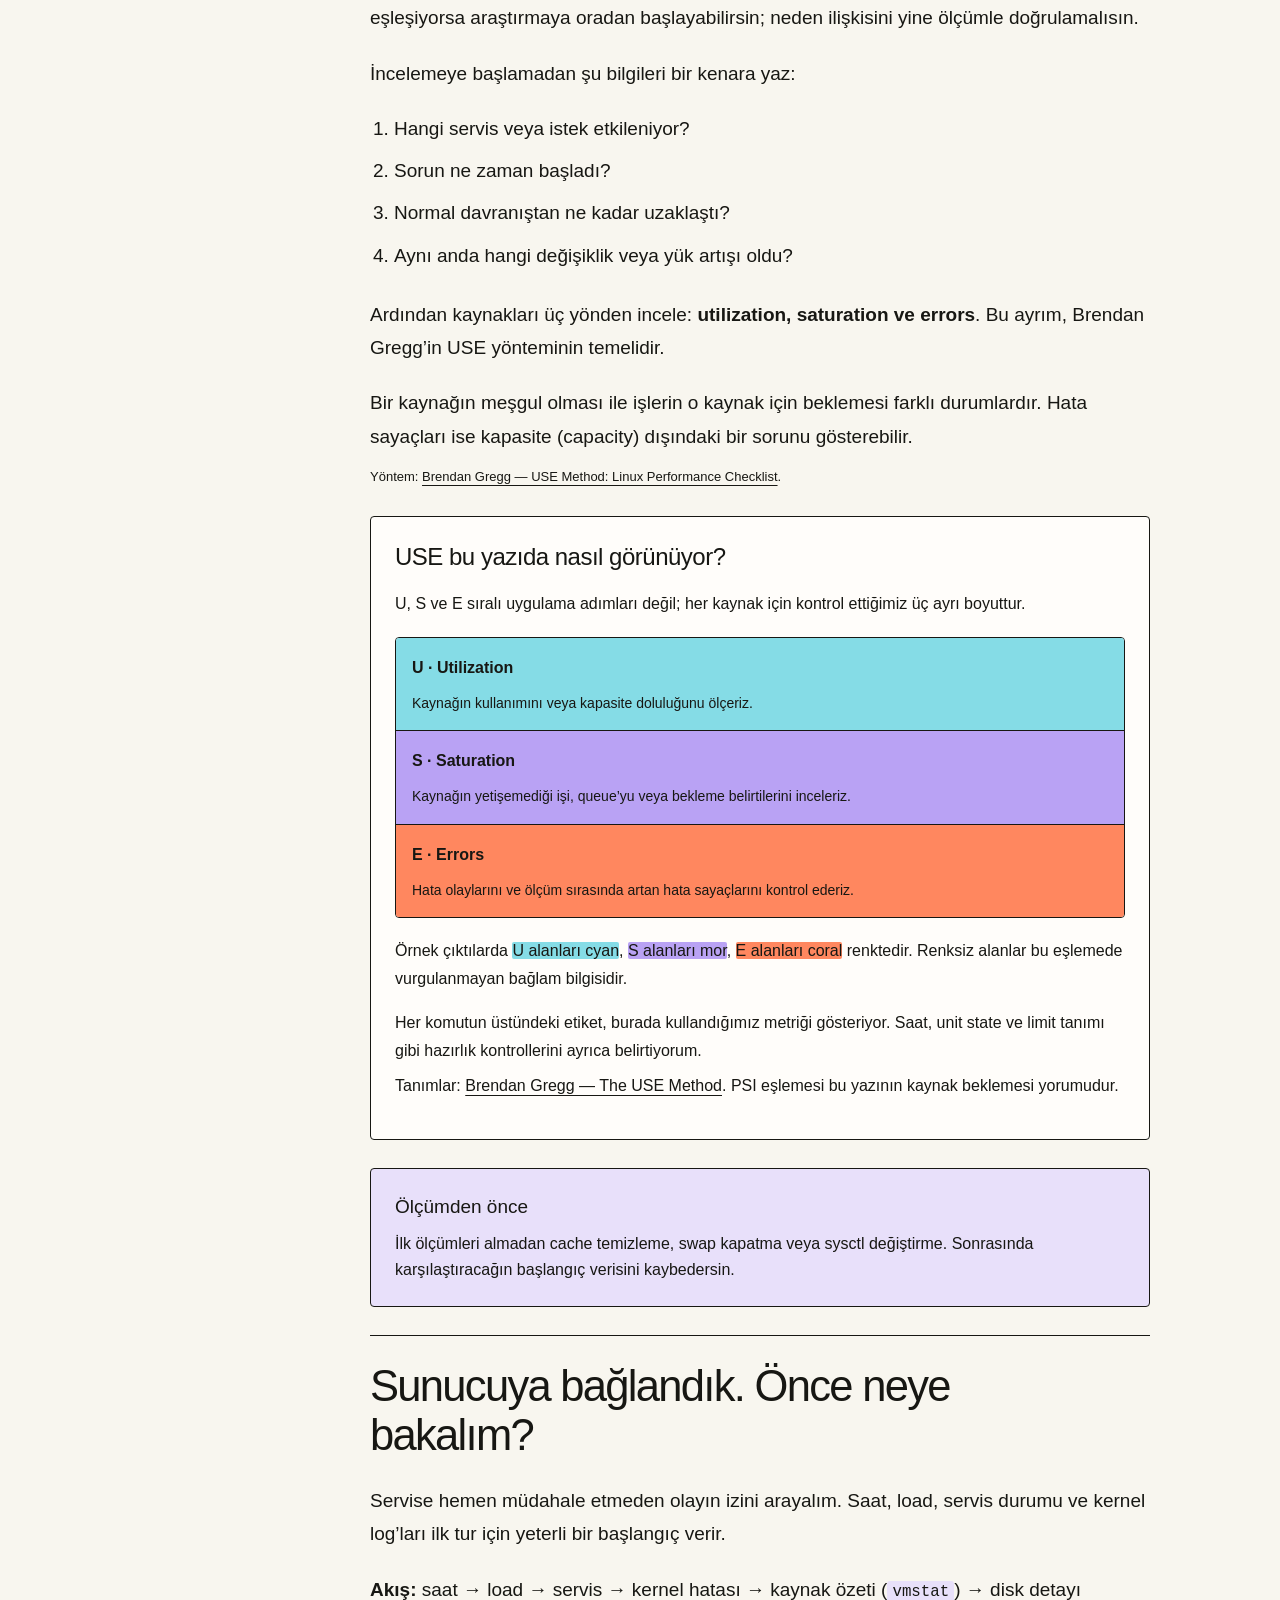
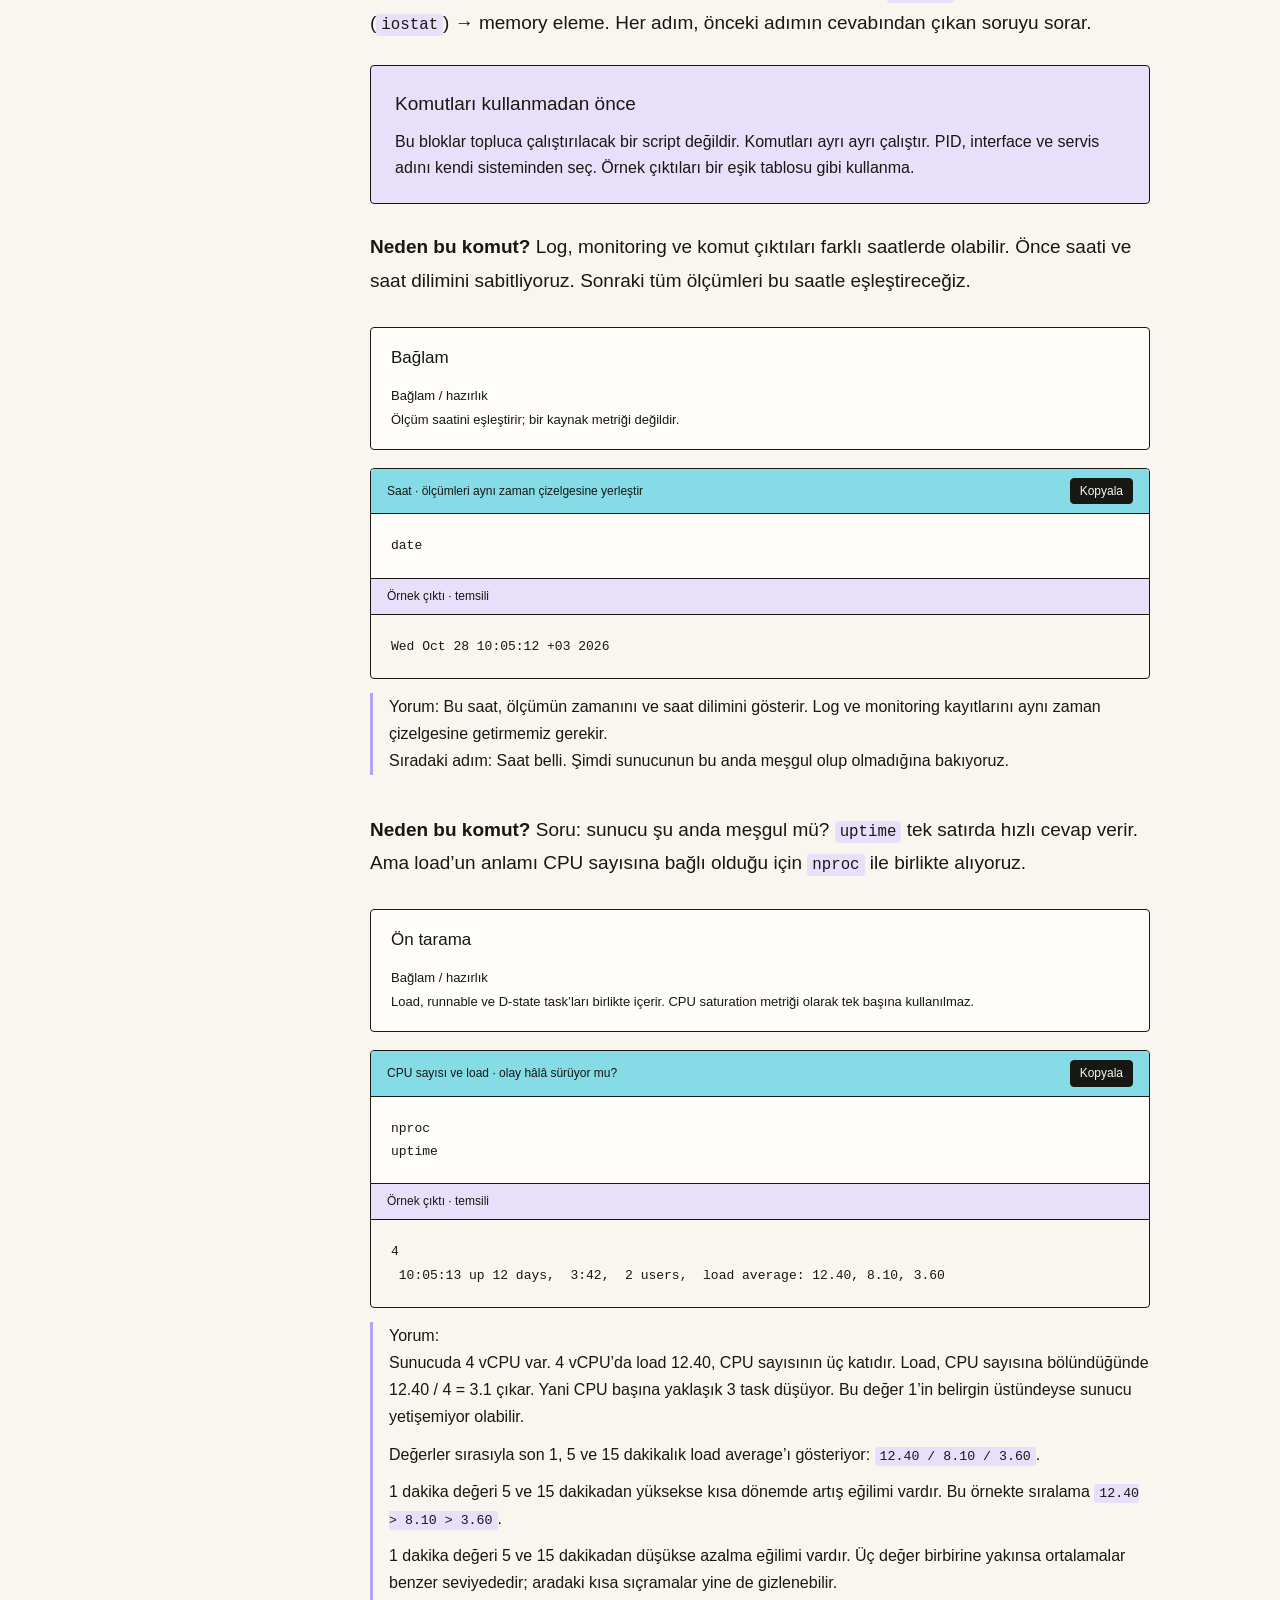
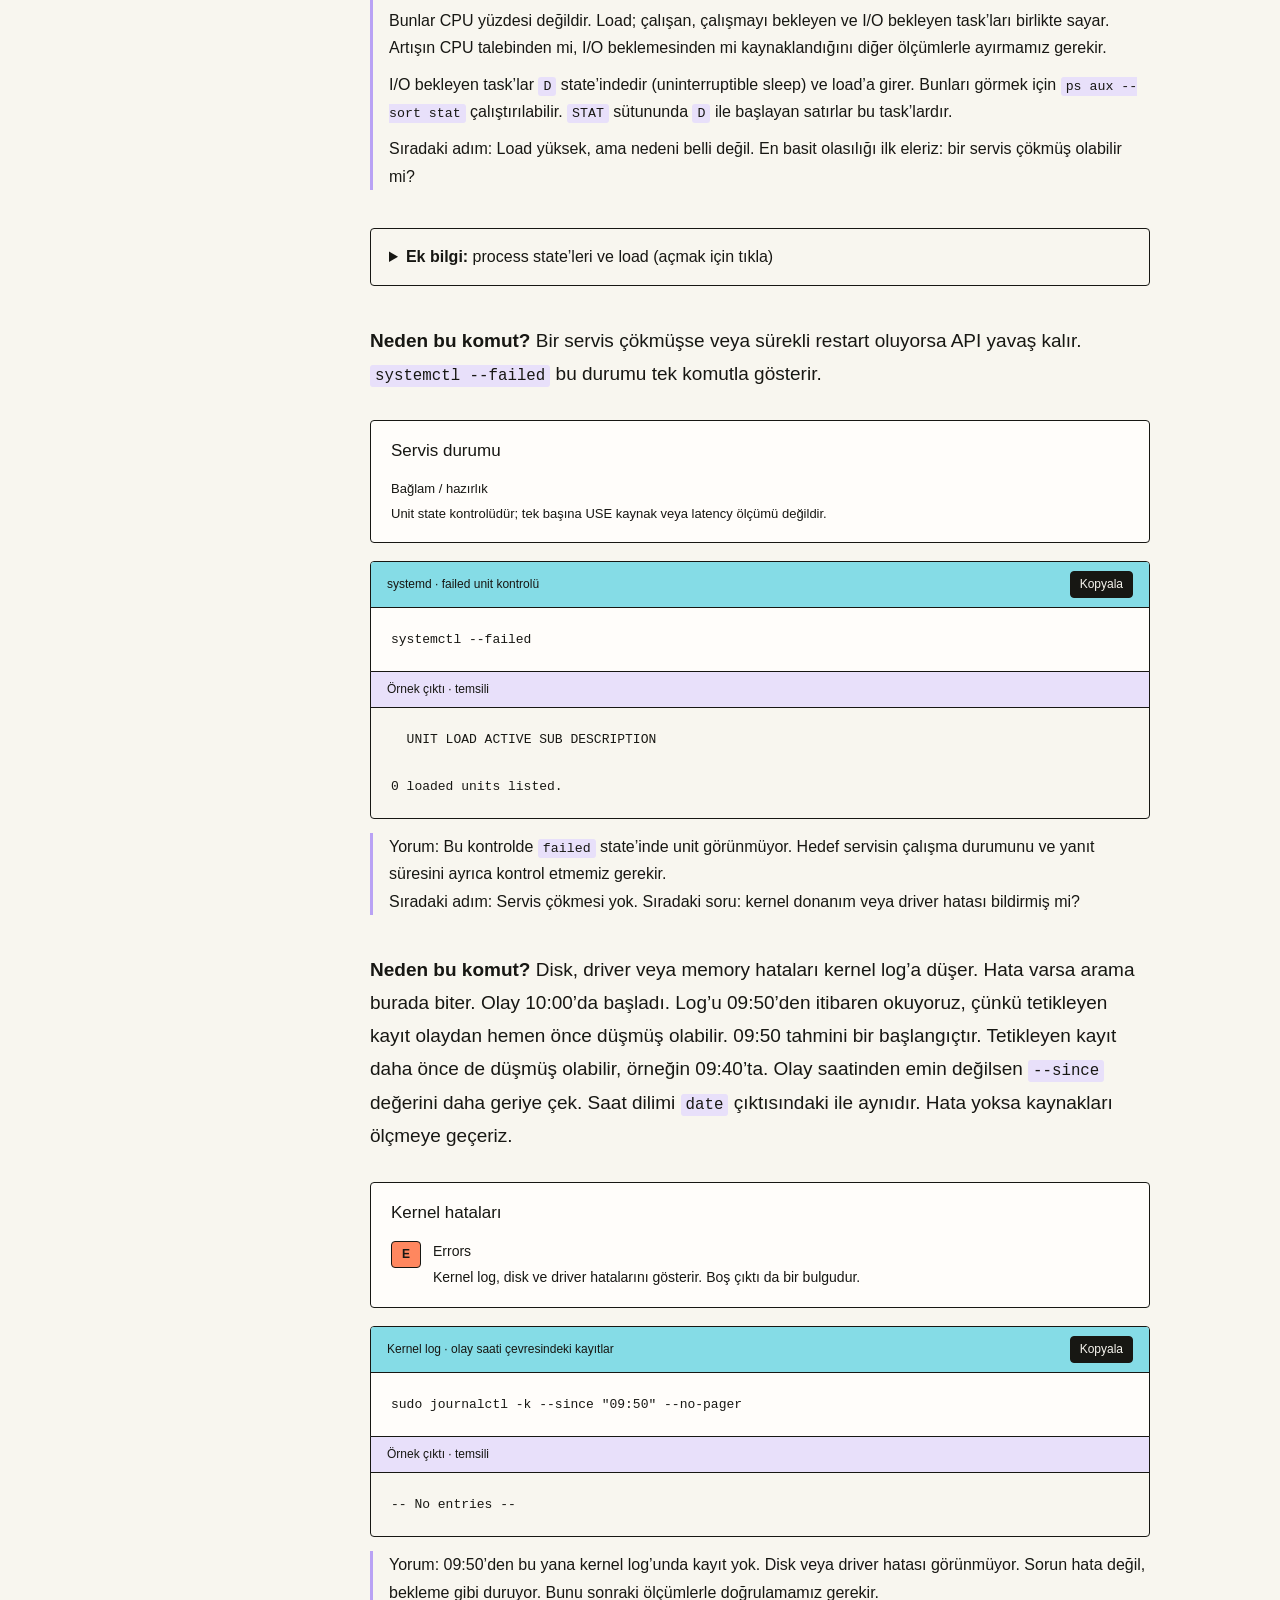
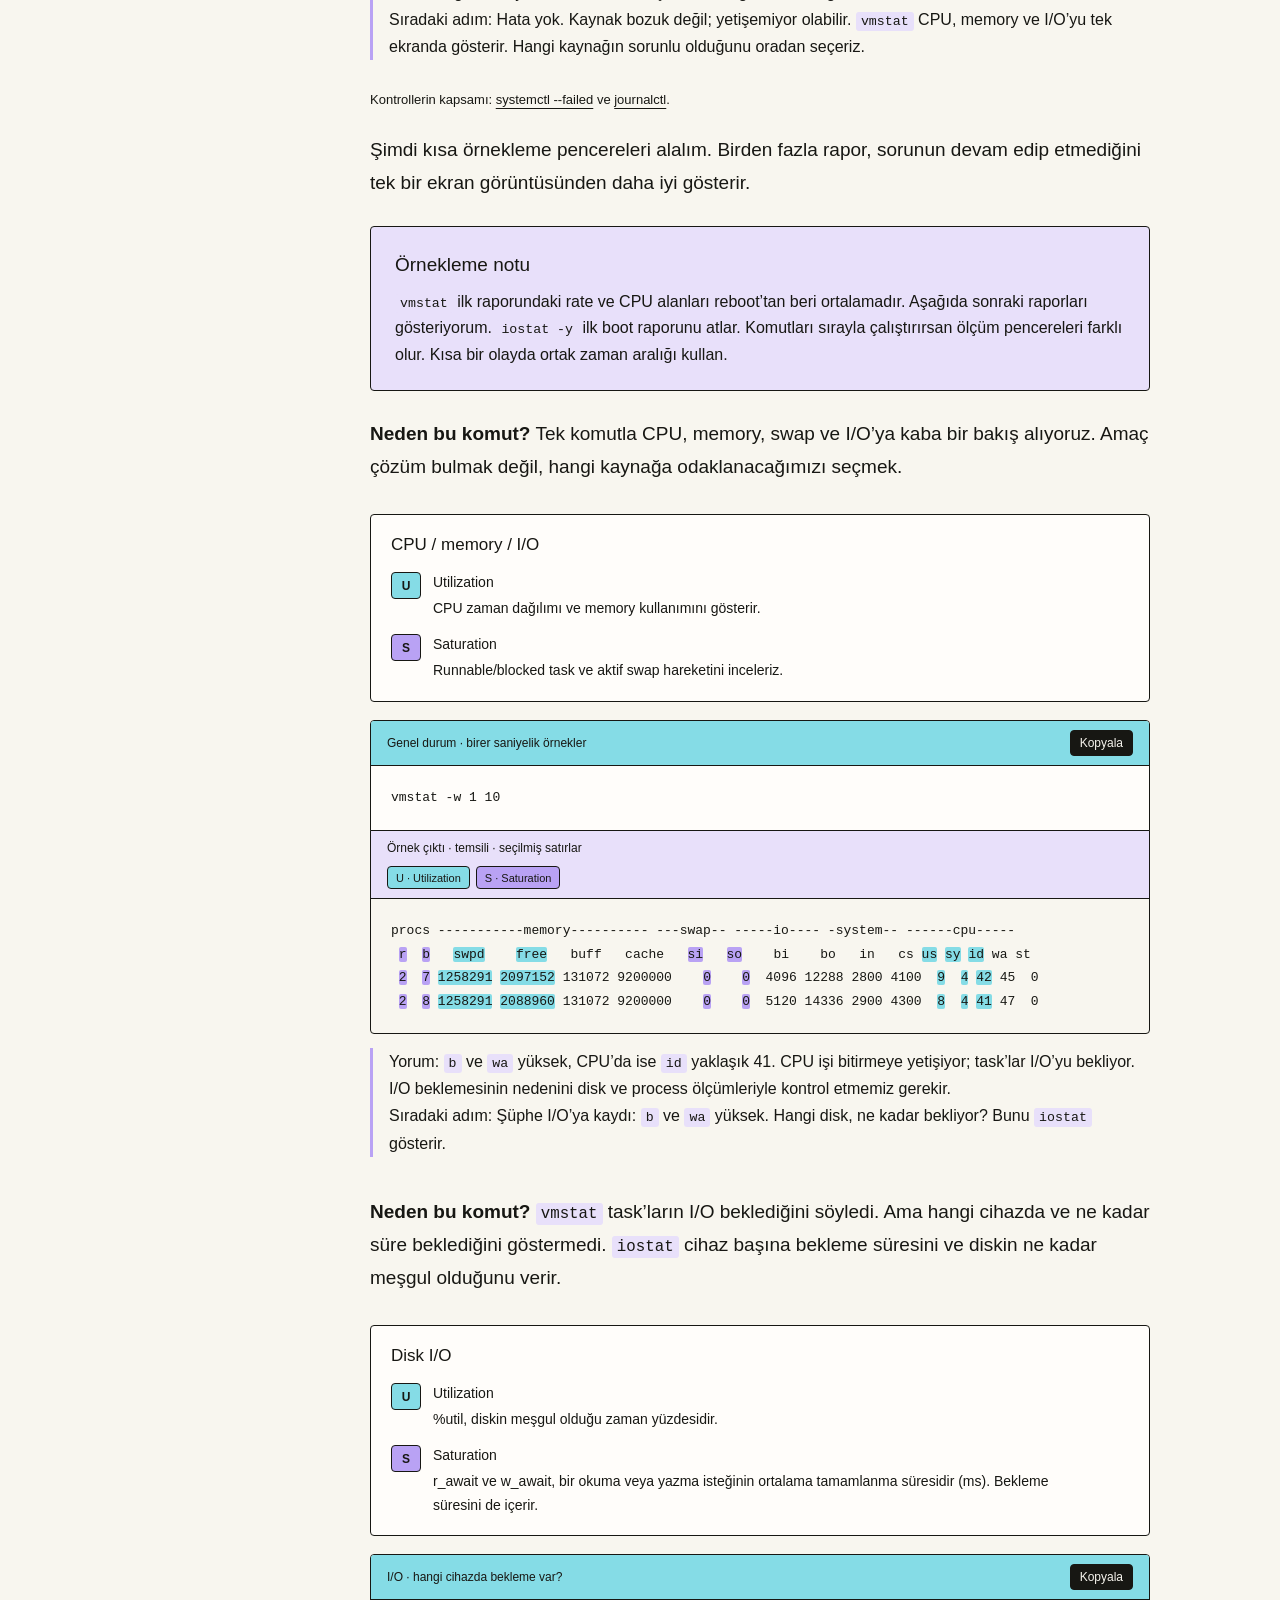
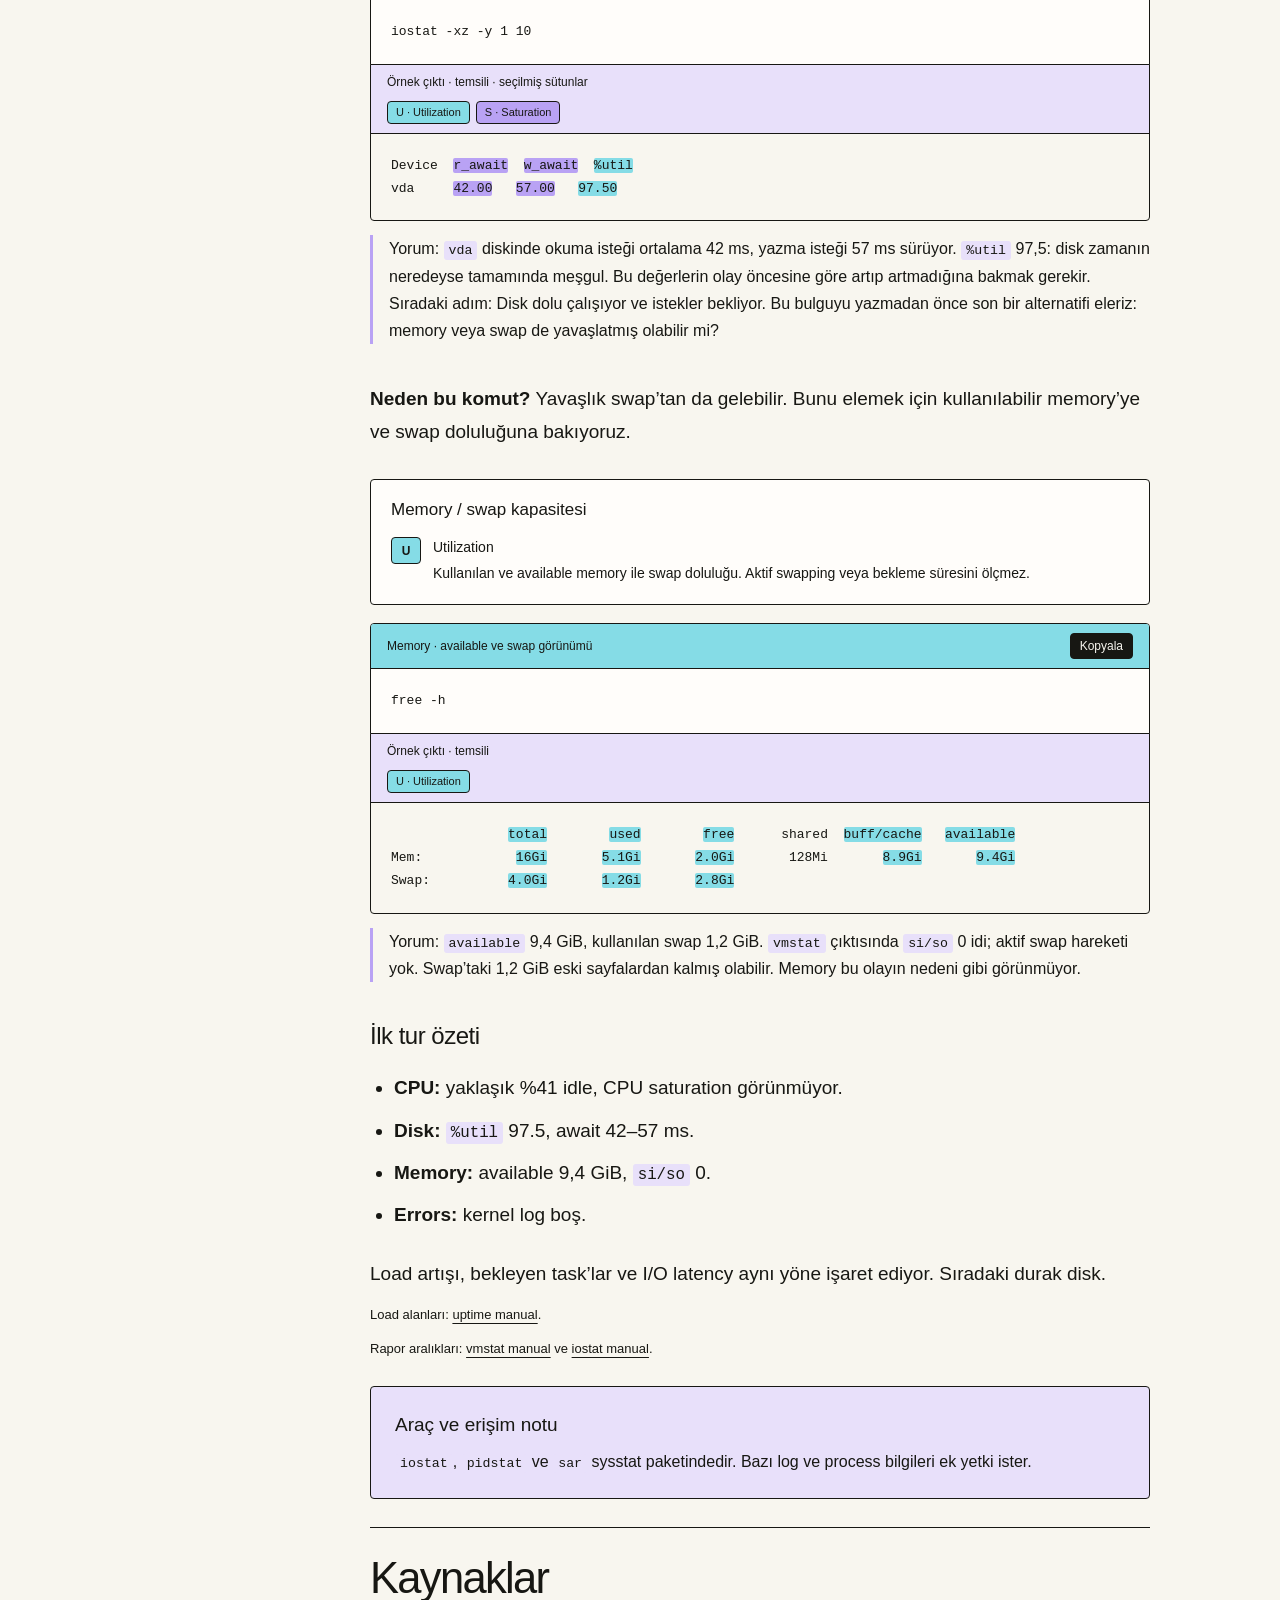
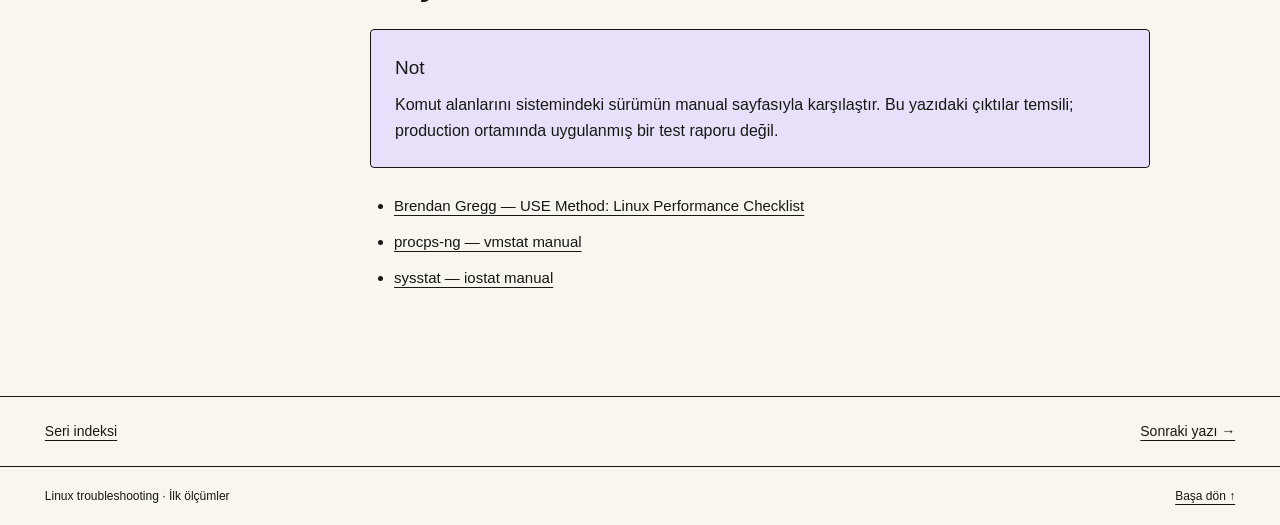
==== commit 0870c71d: "Add English terms in parentheses (capacity, error, wait)" ====
--- a/01-ilk-olcumler.html
+++ b/01-ilk-olcumler.html
@@ -57,14 +57,14 @@
 @media(max-width:700px){.ps .fig{padding:10px}.ps table{font-size:12px}.ps th,.ps td{padding:6px}}
 </style>
 </head>
-<body><header><div class="brand">linux<span> / troubleshooting</span></div><div class="series-top"><a href="index.html">Seri indeksi</a><span class="draft">Bölüm 01 / 06</span><button id="select-article" type="button">Yazıyı seç</button><button id="print" type="button">PDF / Yazdır</button></div></header><div class="hero"><div class="hero-copy"><p class="kicker">İlk ölçümler · Bölüm 01</p><h1>Sunucu yavaş.<br>Nereden başlayalım?</h1><p class="subtitle">Olayın saatini belirleyip load, servis durumu, kernel log ve ilk kaynak ölçümlerini aynı pencereye getirelim.</p></div><div class="hero-art"><svg viewBox="0 0 560 440" role="img" aria-labelledby="cover-title cover-desc"><title id="cover-title">İlk ölçümler</title><desc id="cover-desc">Akış: Bildirim, İlk ölçüm, İnceleme yönü.</desc><g stroke="#171713" stroke-width="2" stroke-linejoin="round"><path d="M165 110H280V215H400V320" fill="none"/><rect x="28" y="62" width="177" height="96" rx="4" fill="#f8f6ef"/><rect x="192" y="167" width="177" height="96" rx="4" fill="#ff875f"/><rect x="350" y="272" width="177" height="96" rx="4" fill="#b9a2f4"/><path d="M350 324H100V190" fill="none" stroke-dasharray="6 7"/><circle cx="439" cy="94" r="43" fill="#f8f6ef"/><path d="M420 94L434 108L458 78" fill="none" stroke-width="4"/></g><g fill="#171713" font-family="Arial,Helvetica,sans-serif" text-anchor="middle"><text x="116" y="100" font-size="14">Olay saati</text><text x="116" y="129" font-size="26">Bildirim</text><text x="280" y="204" font-size="14">CPU / memory / I/O</text><text x="280" y="235" font-size="26">İlk ölçüm</text><text x="438" y="308" font-size="14">Sonraki kontrol</text><text x="438" y="339" font-size="26">İnceleme yönü</text><text x="272" y="405" font-size="14">İlk ölçümler</text></g></svg></div></div><div class="strip"><span>İlk tarama · olay saatini ve inceleme yönünü belirleme</span><span>Case 1 · API latency ve I/O beklemesi</span><span>Linux troubleshooting serisi</span></div><main class="layout"><nav class="contents" aria-label="İçindekiler"><strong>Bu yazıda</strong><ol><li><a href="#problem">Önce problemi tanımla</a></li><li><a href="#ilk-bakis">Sunucuya bağlandık. Önce neye bakalım?</a></li><li><a href="#kaynaklar">Kaynaklar</a></li></ol><p class="reading-note">Case 1 · API latency ve I/O beklemesi</p></nav><article class="article" id="yazi" aria-label="İlk ölçümler"><p class="post-intro">“API yanıtları yavaşladı.” İlk incelemede saat, load ve kaynak ölçümlerini nasıl bir araya getireceğimizi bu case üzerinden ilerleyerek ele alıyoruz.</p><aside class="callout editorial-note" role="note"><strong>Bağımsız case</strong><p>Bu yazı serinin diğer yazılarından bağımsızdır. Senaryo ve çıktılar temsili; gerçek incident ölçümü değildir. Komutları ayrı ayrı çalıştır ve örnek hedefleri kendi ortamına göre seç.</p></aside><section id="problem"><h2>Önce problemi tanımla</h2>
+<body><header><div class="brand">linux<span> / troubleshooting</span></div><div class="series-top"><a href="index.html">Seri indeksi</a><span class="draft">Bölüm 01 / 06</span><button id="select-article" type="button">Yazıyı seç</button><button id="print" type="button">PDF / Yazdır</button></div></header><div class="hero"><div class="hero-copy"><p class="kicker">İlk ölçümler · Bölüm 01</p><h1>Sunucu yavaş.<br>Nereden başlayalım?</h1><p class="subtitle">Olayın saatini belirleyip load, servis durumu, kernel log ve ilk kaynak ölçümlerini aynı pencereye getirelim.</p></div><div class="hero-art"><svg viewBox="0 0 560 440" role="img" aria-labelledby="cover-title cover-desc"><title id="cover-title">İlk ölçümler</title><desc id="cover-desc">Akış: Bildirim, İlk ölçüm, İnceleme yönü.</desc><g stroke="#171713" stroke-width="2" stroke-linejoin="round"><path d="M165 110H280V215H400V320" fill="none"/><rect x="28" y="62" width="177" height="96" rx="4" fill="#f8f6ef"/><rect x="192" y="167" width="177" height="96" rx="4" fill="#ff875f"/><rect x="350" y="272" width="177" height="96" rx="4" fill="#b9a2f4"/><path d="M350 324H100V190" fill="none" stroke-dasharray="6 7"/><circle cx="439" cy="94" r="43" fill="#f8f6ef"/><path d="M420 94L434 108L458 78" fill="none" stroke-width="4"/></g><g fill="#171713" font-family="Arial,Helvetica,sans-serif" text-anchor="middle"><text x="116" y="100" font-size="14">Olay saati</text><text x="116" y="129" font-size="26">Bildirim</text><text x="280" y="204" font-size="14">CPU / memory / I/O</text><text x="280" y="235" font-size="26">İlk ölçüm</text><text x="438" y="308" font-size="14">Sonraki kontrol</text><text x="438" y="339" font-size="26">İnceleme yönü</text><text x="272" y="405" font-size="14">İlk ölçümler</text></g></svg></div></div><div class="strip"><span>İlk tarama · olay saatini ve inceleme yönünü belirleme</span><span>Case 1 · API latency ve I/O beklemesi (wait)</span><span>Linux troubleshooting serisi</span></div><main class="layout"><nav class="contents" aria-label="İçindekiler"><strong>Bu yazıda</strong><ol><li><a href="#problem">Önce problemi tanımla</a></li><li><a href="#ilk-bakis">Sunucuya bağlandık. Önce neye bakalım?</a></li><li><a href="#kaynaklar">Kaynaklar</a></li></ol><p class="reading-note">Case 1 · API latency ve I/O beklemesi</p></nav><article class="article" id="yazi" aria-label="İlk ölçümler"><p class="post-intro">“API yanıtları yavaşladı.” İlk incelemede saat, load ve kaynak ölçümlerini nasıl bir araya getireceğimizi bu case üzerinden ilerleyerek ele alıyoruz.</p><aside class="callout editorial-note" role="note"><strong>Bağımsız case</strong><p>Bu yazı serinin diğer yazılarından bağımsızdır. Senaryo ve çıktılar temsili; gerçek incident ölçümü değildir. Komutları ayrı ayrı çalıştır ve örnek hedefleri kendi ortamına göre seç.</p></aside><section id="problem"><h2>Önce problemi tanımla</h2>
 <p>İlk iş, “yavaş” derken neyin kastedildiğini öğrenmek. Login ekranı mı geç açılıyor, API isteği mi bekliyor, yoksa bütün sunucuya erişim mi zor?</p>
-<div class="scenario"><div class="scenario-label">Temsili senaryo · API yanıtları yavaşladı</div><div class="scenario-body"><p>Saat 10.00’dan sonra API isteklerinin p95 latency değeri 180 ms’den 1,8 saniyeye çıkıyor. İstek sayısında belirgin değişiklik yok; servis de restart olmamış.</p><p>Artık olayın saatini ve kullanıcıya etkisini biliyoruz. CPU, I/O ve uygulama log’larını aynı pencereye getirip karşılaştırabiliriz.</p></div></div><p>Latency ölçümünde ortalamayla yetinme. p95/p99, throughput ve hata oranını yan yana tut; aynı değişiklik her metriği aynı yönde etkilemeyebilir.</p>
+<div class="scenario"><div class="scenario-label">Temsili senaryo · API yanıtları yavaşladı</div><div class="scenario-body"><p>Saat 10.00’dan sonra API isteklerinin p95 latency değeri 180 ms’den 1,8 saniyeye çıkıyor. İstek sayısında belirgin değişiklik yok; servis de restart olmamış.</p><p>Artık olayın saatini ve kullanıcıya etkisini biliyoruz. CPU, I/O ve uygulama log’larını aynı pencereye getirip karşılaştırabiliriz.</p></div></div><p>Latency ölçümünde ortalamayla yetinme. p95/p99, throughput ve hata (error) oranını yan yana tut; aynı değişiklik her metriği aynı yönde etkilemeyebilir.</p>
 <p>O saatlerde deployment, backup veya trafik değişikliği olup olmadığını sor. Zamanları eşleşiyorsa araştırmaya oradan başlayabilirsin; neden ilişkisini yine ölçümle doğrulamalısın.</p>
 <p>İncelemeye başlamadan şu bilgileri bir kenara yaz:</p>
 <ol><li>Hangi servis veya istek etkileniyor?</li><li>Sorun ne zaman başladı?</li><li>Normal davranıştan ne kadar uzaklaştı?</li><li>Aynı anda hangi değişiklik veya yük artışı oldu?</li></ol>
 <p>Ardından kaynakları üç yönden incele: <strong>utilization, saturation ve errors</strong>. Bu ayrım, Brendan Gregg’in USE yönteminin temelidir.</p>
-<p>Bir kaynağın meşgul olması ile işlerin o kaynak için beklemesi farklı durumlardır. Hata sayaçları ise kapasite dışındaki bir sorunu gösterebilir.</p>
+<p>Bir kaynağın meşgul olması ile işlerin o kaynak için beklemesi farklı durumlardır. Hata sayaçları ise kapasite (capacity) dışındaki bir sorunu gösterebilir.</p>
 <p class="citation">Yöntem: <a href="https://www.brendangregg.com/USEmethod/use-linux.html">Brendan Gregg — USE Method: Linux Performance Checklist</a>.</p><div class="use-overview" id="use-esleme"><h3>USE bu yazıda nasıl görünüyor?</h3><p>U, S ve E sıralı uygulama adımları değil; her kaynak için kontrol ettiğimiz üç ayrı boyuttur.</p><dl><div><dt>U · Utilization</dt><dd>Kaynağın kullanımını veya kapasite doluluğunu ölçeriz.</dd></div><div><dt>S · Saturation</dt><dd>Kaynağın yetişemediği işi, queue’yu veya bekleme belirtilerini inceleriz.</dd></div><div><dt>E · Errors</dt><dd>Hata olaylarını ve ölçüm sırasında artan hata sayaçlarını kontrol ederiz.</dd></div></dl><p class="use-color-note">Örnek çıktılarda <mark class="metric metric-u">U alanları cyan</mark>, <mark class="metric metric-s">S alanları mor</mark>, <mark class="metric metric-e">E alanları coral</mark> renktedir. Renksiz alanlar bu eşlemede vurgulanmayan bağlam bilgisidir.</p><p>Her komutun üstündeki etiket, burada kullandığımız metriği gösteriyor. Saat, unit state ve limit tanımı gibi hazırlık kontrollerini ayrıca belirtiyorum.</p><p class="citation">Tanımlar: <a href="https://www.brendangregg.com/usemethod.html">Brendan Gregg — The USE Method</a>. PSI eşlemesi bu yazının kaynak beklemesi yorumudur.</p></div>
 <aside class="callout editorial-note" role="note"><strong>Ölçümden önce</strong><p>İlk ölçümleri almadan cache temizleme, swap kapatma veya sysctl değiştirme. Sonrasında karşılaştıracağın başlangıç verisini kaybedersin.</p></aside>
 </section><section id="ilk-bakis"><h2>Sunucuya bağlandık. Önce neye bakalım?</h2><p>Servise hemen müdahale etmeden olayın izini arayalım. Saat, load, servis durumu ve kernel log’ları ilk tur için yeterli bir başlangıç verir.</p><p><strong>Akış:</strong> saat → load → servis → kernel hatası → kaynak özeti (<code>vmstat</code>) → disk detayı (<code>iostat</code>) → memory eleme. Her adım, önceki adımın cevabından çıkan soruyu sorar.</p><aside class="callout editorial-note" role="note"><strong>Komutları kullanmadan önce</strong><p>Bu bloklar topluca çalıştırılacak bir script değildir. Komutları ayrı ayrı çalıştır. PID, interface ve servis adını kendi sisteminden seç. Örnek çıktıları bir eşik tablosu gibi kullanma.</p></aside><p><strong>Neden bu komut?</strong> Log, monitoring ve komut çıktıları farklı saatlerde olabilir. Önce saati ve saat dilimini sabitliyoruz. Sonraki tüm ölçümleri bu saatle eşleştireceğiz.</p><div class="command-example" data-use="context"><div class="use-mapping"><div class="use-resource">Bağlam</div><div class="use-context-row"><strong>Bağlam / hazırlık</strong><p>Ölçüm saatini eşleştirir; bir kaynak metriği değildir.</p></div></div><div class="code-block" data-kind="command"><div class="code-label"><span>Saat · ölçümleri aynı zaman çizelgesine yerleştir</span><button type="button" data-copy>Kopyala</button></div><pre><code>date</code></pre></div><div class="code-block output" data-kind="example-output"><div class="code-label"><span>Örnek çıktı · temsili</span></div><pre><code>Wed Oct 28 10:05:12 +03 2026</code></pre></div><p class="example-read"><strong>Yorum:</strong> Bu saat, ölçümün zamanını ve saat dilimini gösterir. Log ve monitoring kayıtlarını aynı zaman çizelgesine getirmemiz gerekir.<span class="load-reading"><strong>Sıradaki adım:</strong> Saat belli. Şimdi sunucunun bu anda meşgul olup olmadığına bakıyoruz.</span></p></div><p><strong>Neden bu komut?</strong> Soru: sunucu şu anda meşgul mü? <code>uptime</code> tek satırda hızlı cevap verir. Ama load’un anlamı CPU sayısına bağlı olduğu için <code>nproc</code> ile birlikte alıyoruz.</p><div class="command-example" data-use="context"><div class="use-mapping"><div class="use-resource">Ön tarama</div><div class="use-context-row"><strong>Bağlam / hazırlık</strong><p>Load, runnable ve D-state task’ları birlikte içerir. CPU saturation metriği olarak tek başına kullanılmaz.</p></div></div><div class="code-block" data-kind="command"><div class="code-label"><span>CPU sayısı ve load · olay hâlâ sürüyor mu?</span><button type="button" data-copy>Kopyala</button></div><pre><code>nproc
